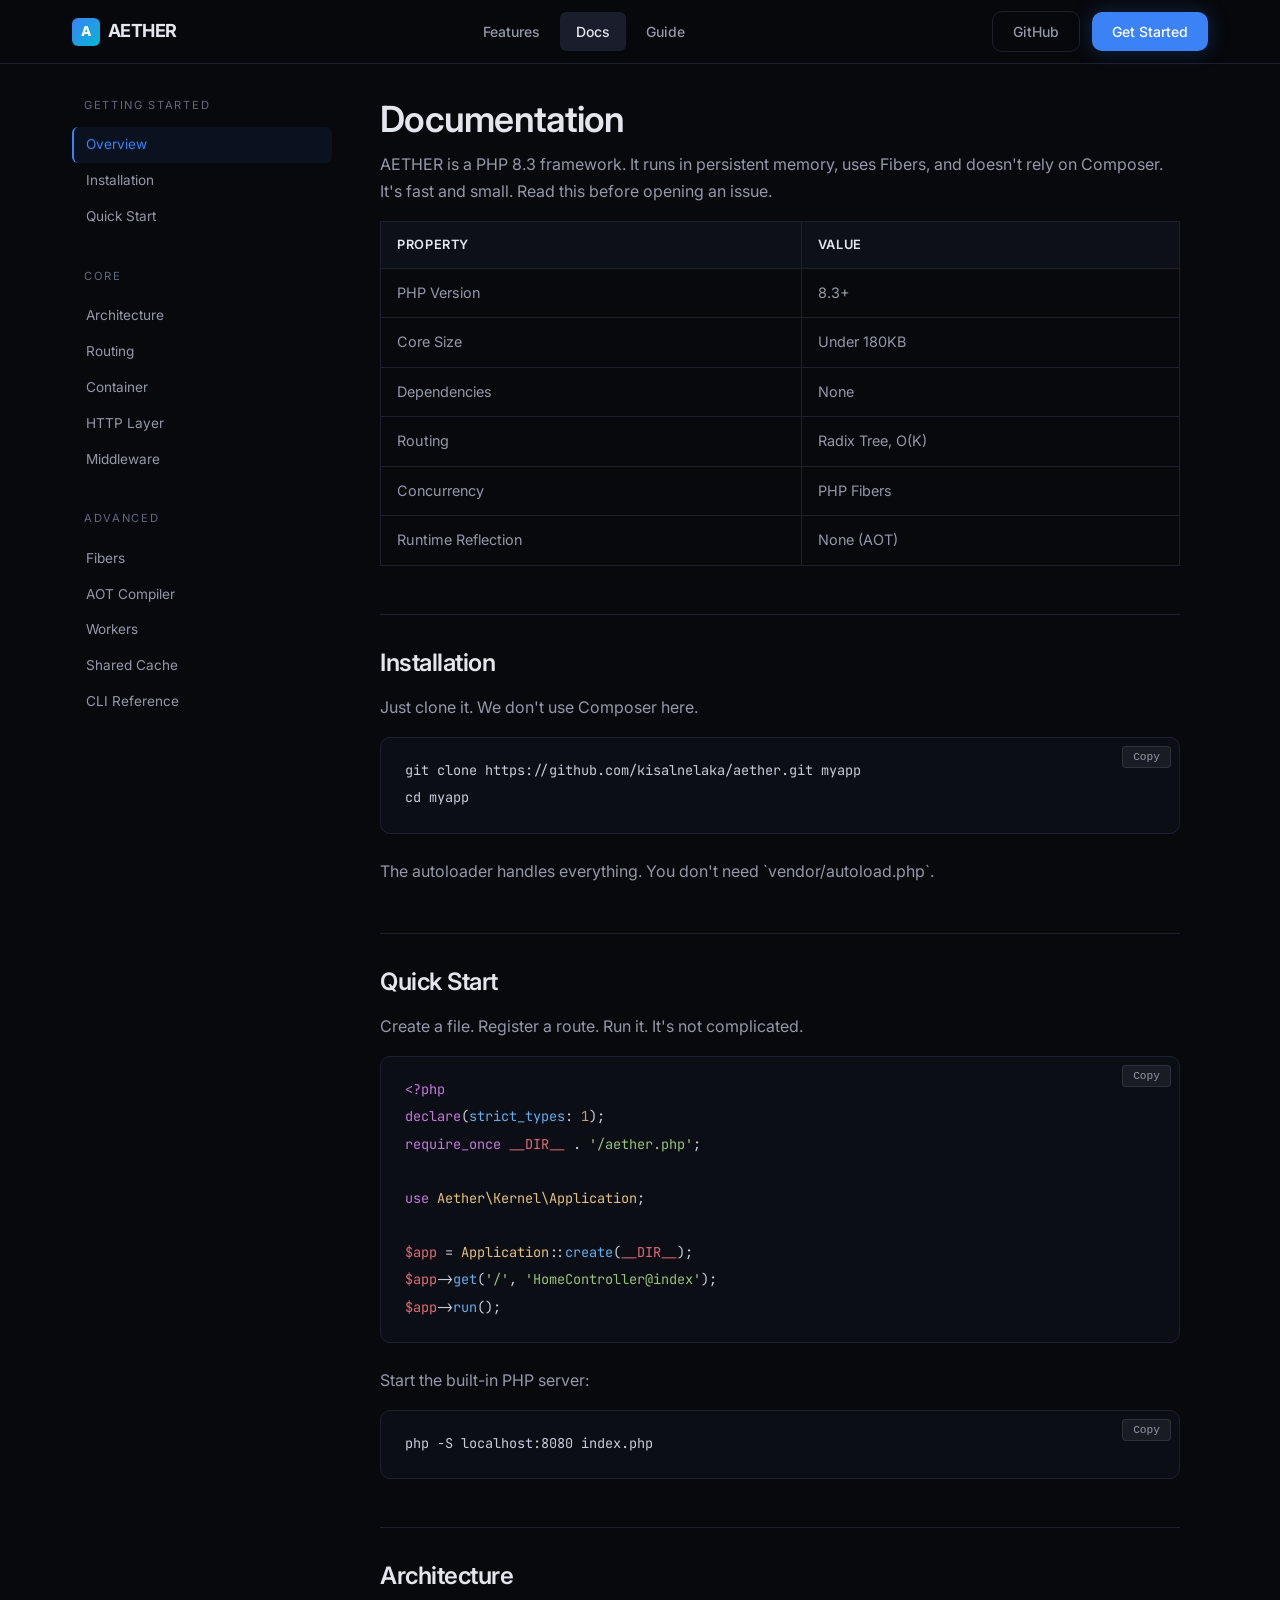
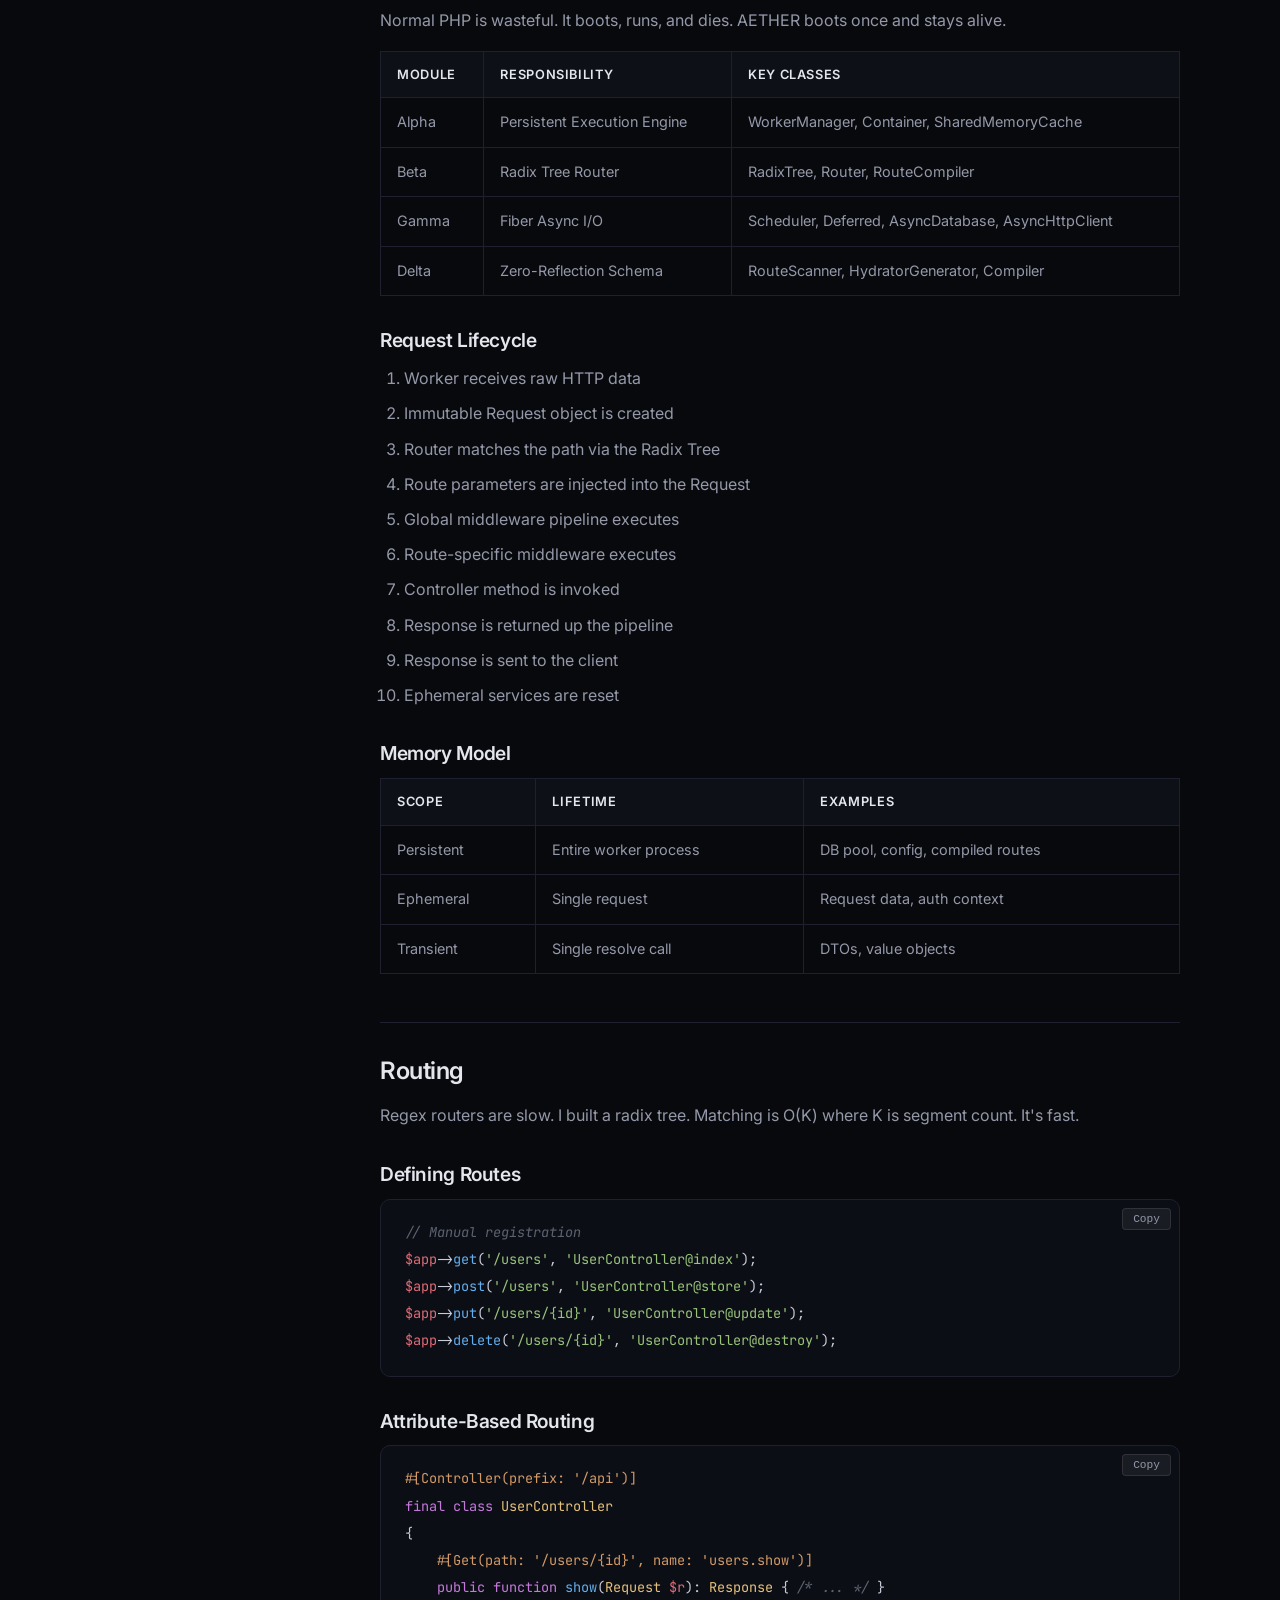
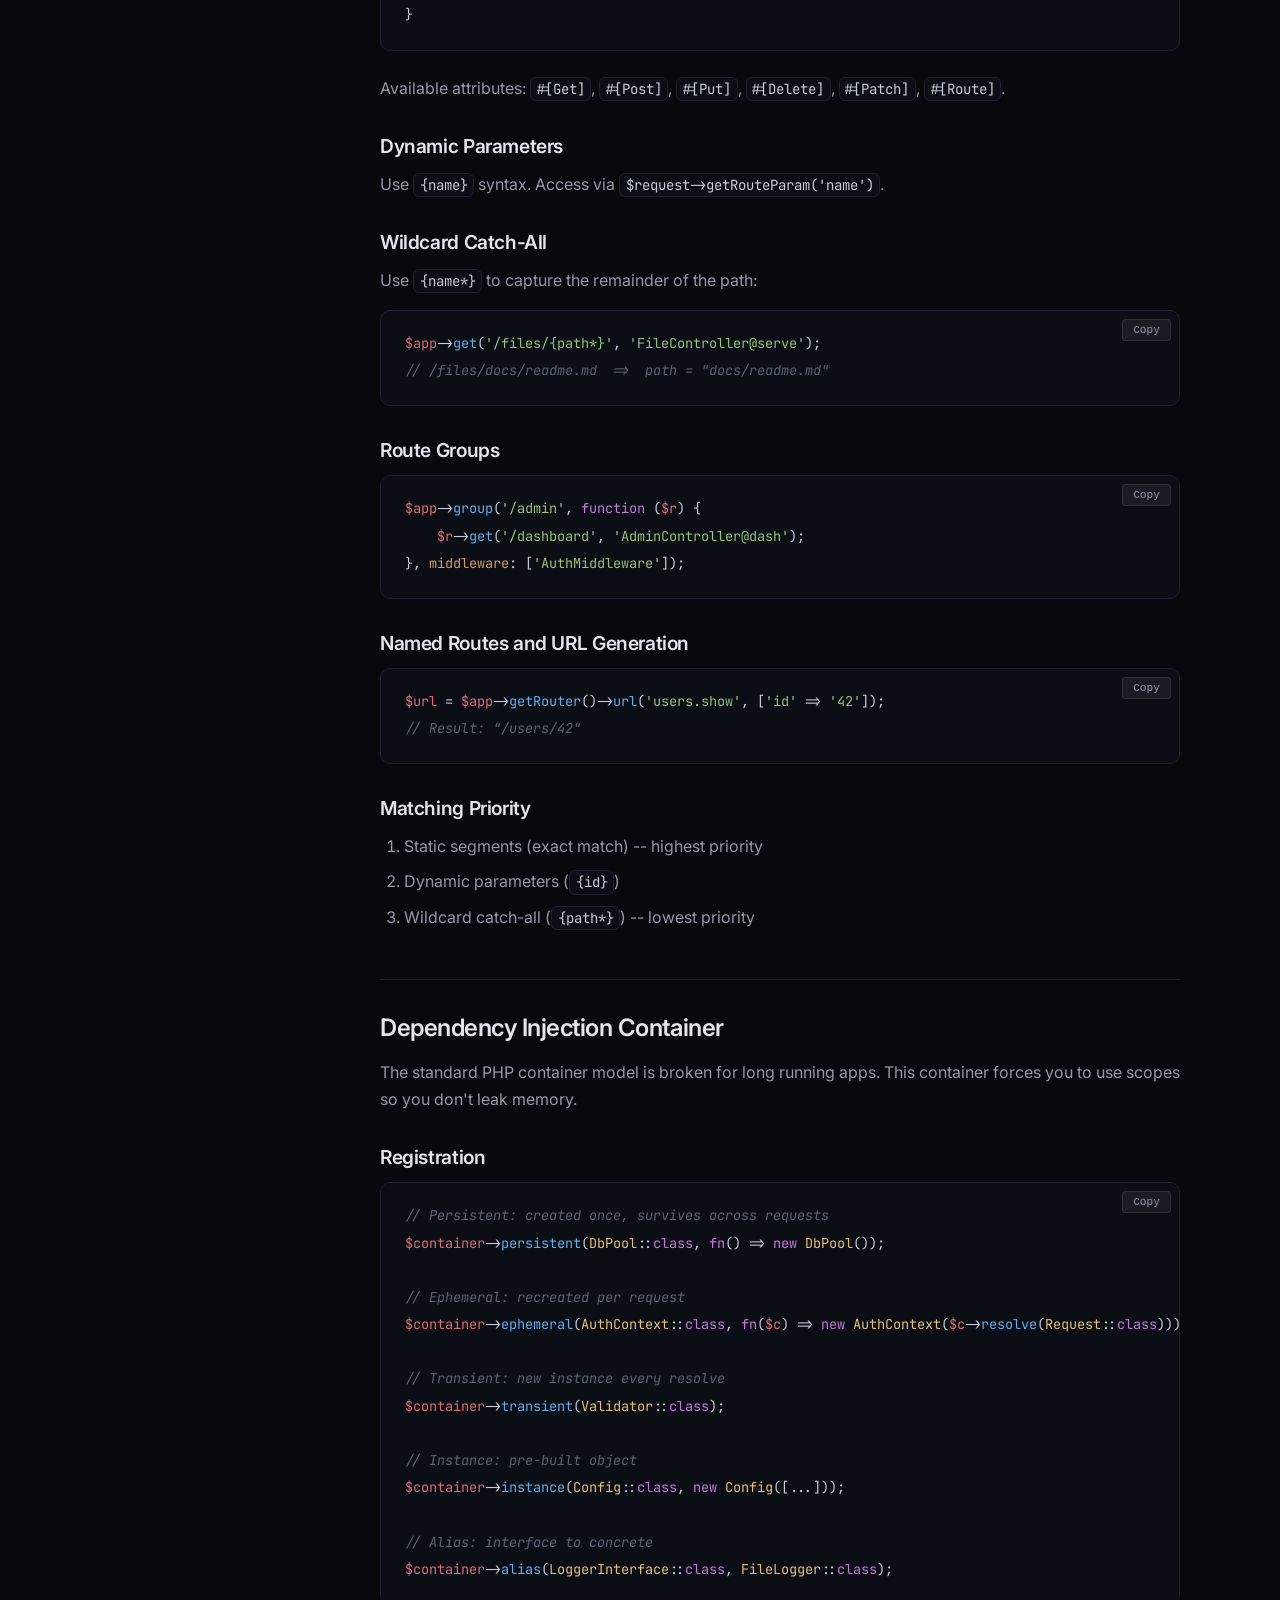
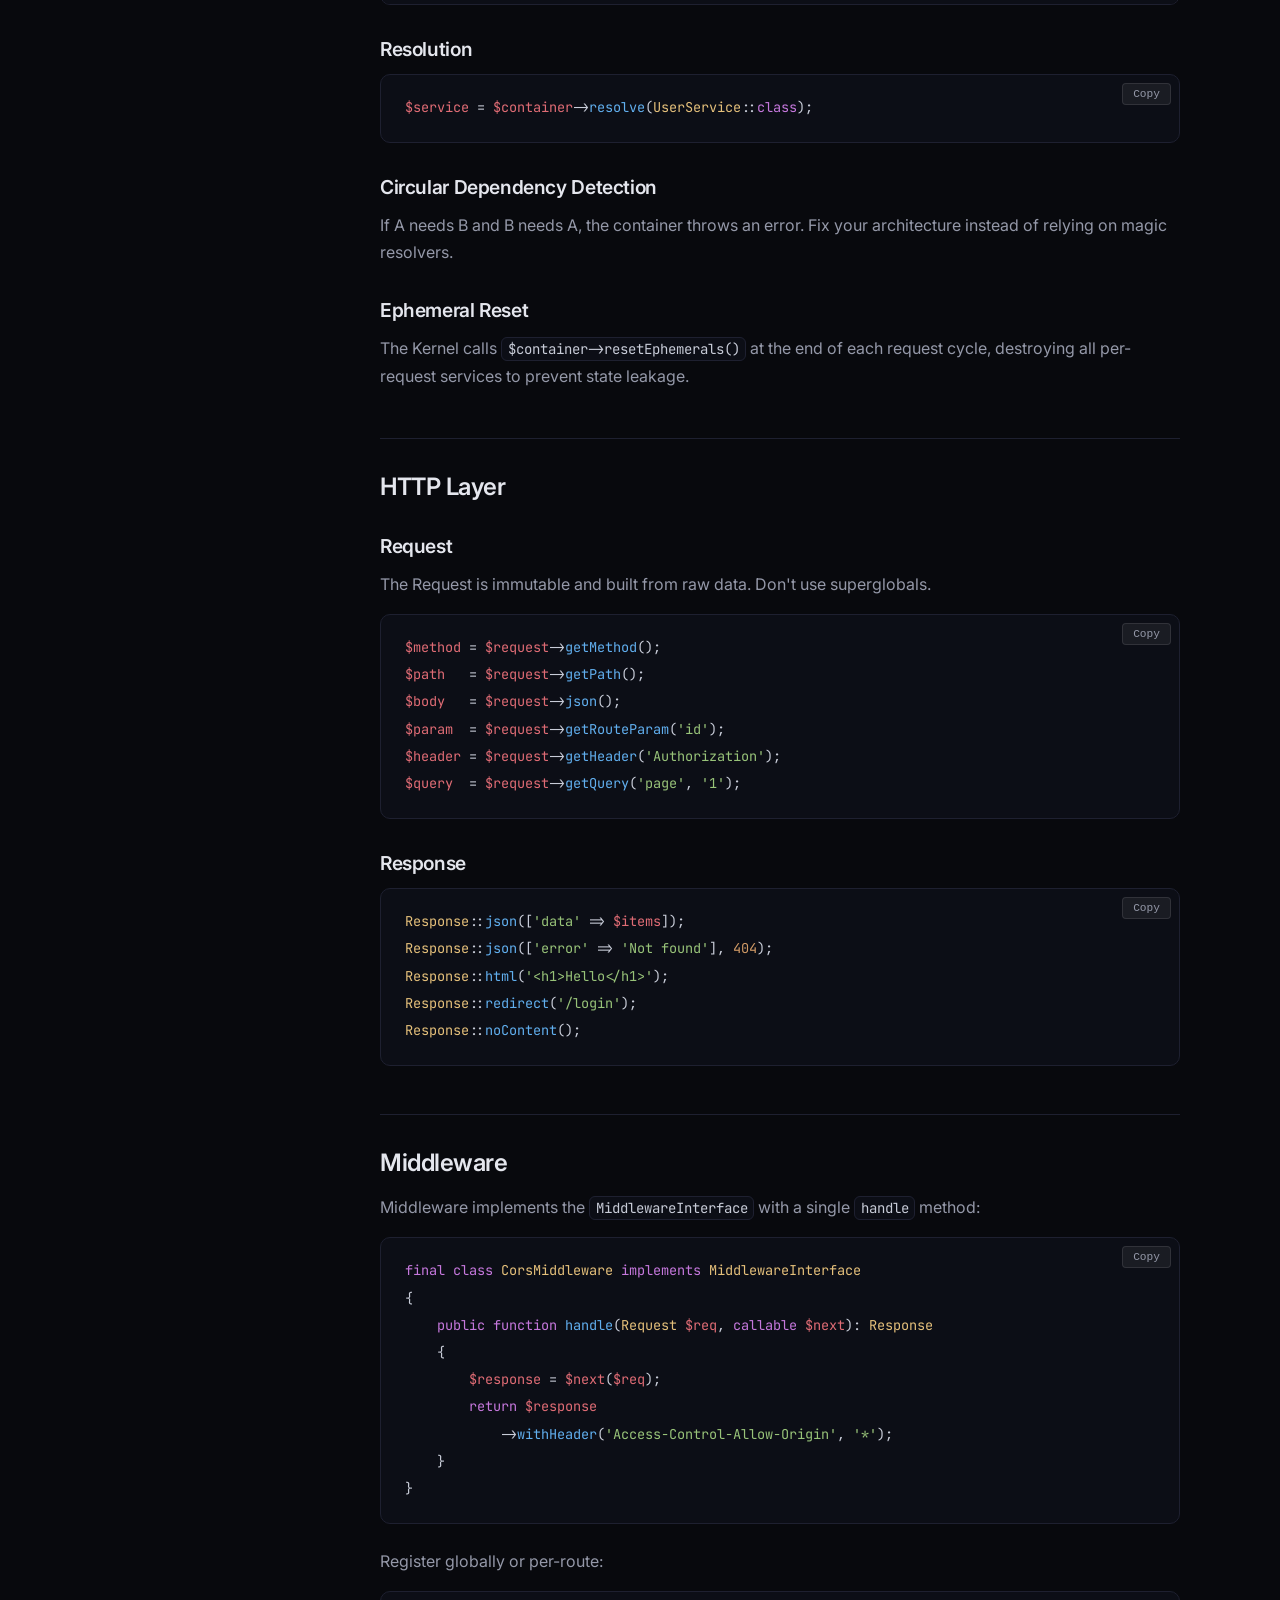
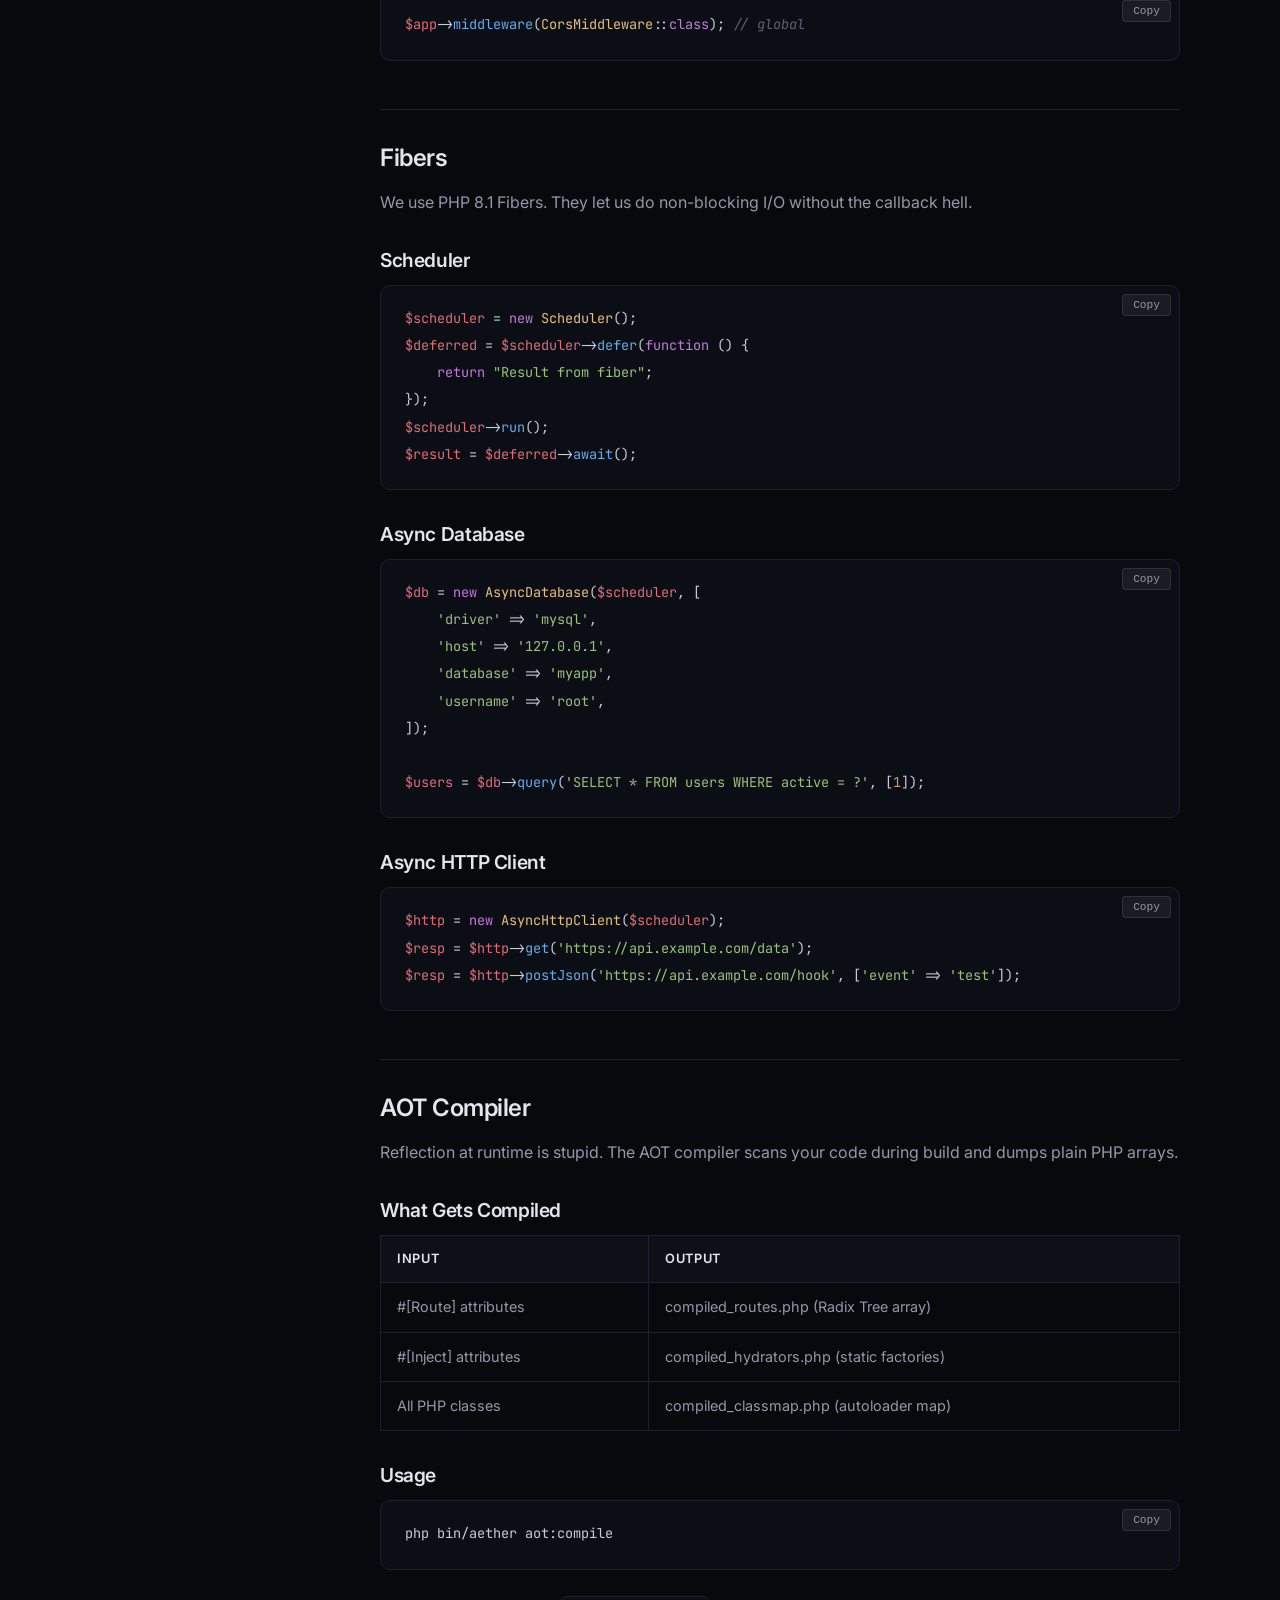
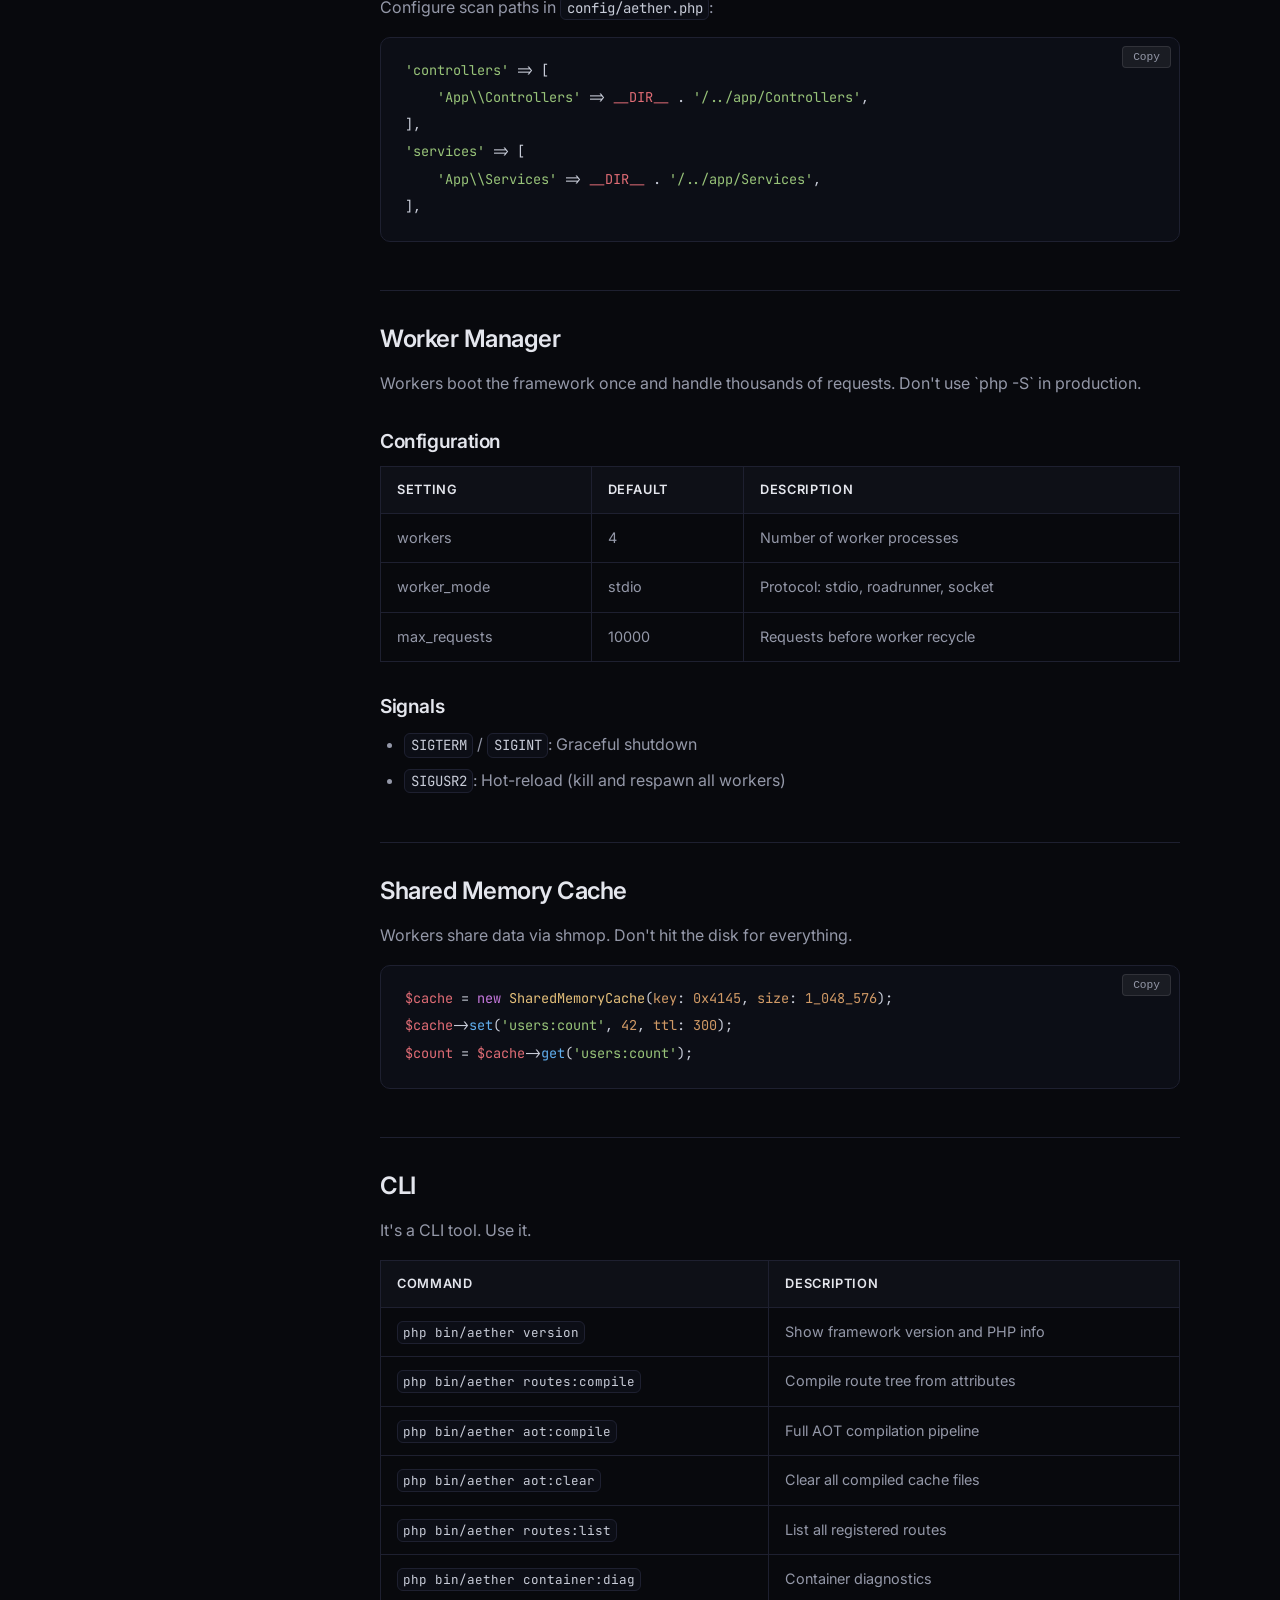
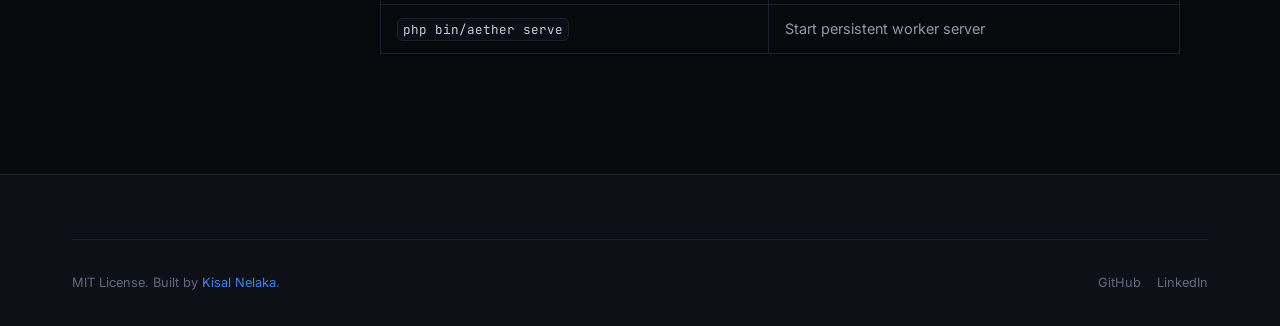
==== docs/documentation.html @ d8b3c5c7 "Initial commit" ====
<!DOCTYPE html>
<html lang="en">
<head>
    <meta charset="UTF-8">
    <meta name="viewport" content="width=device-width, initial-scale=1.0">
    <title>Documentation - AETHER Framework</title>
    <meta name="description" content="Complete documentation for the AETHER PHP framework covering routing, dependency injection, fibers, AOT compilation, and the CLI.">
    <link rel="preconnect" href="https://fonts.googleapis.com">
    <link rel="preconnect" href="https://fonts.gstatic.com" crossorigin>
    <link href="https://fonts.googleapis.com/css2?family=Inter:wght@400;500;600;700;800&family=JetBrains+Mono:wght@400;500;600&display=swap" rel="stylesheet">
    <link rel="stylesheet" href="css/style.css">
</head>
<body>
    <header class="header">
        <div class="header-inner">
            <a href="index.html" class="header-logo"><span class="logo-mark">A</span> AETHER</a>
            <nav class="header-nav" id="main-nav">
                <a href="index.html#features">Features</a>
                <a href="documentation.html" class="active">Docs</a>
                <a href="guide.html">Guide</a>
            </nav>
            <div class="header-actions">
                <a href="https://github.com/kisalnelaka/aether" class="btn btn-ghost" target="_blank" rel="noopener">GitHub</a>
                <a href="guide.html" class="btn btn-primary">Get Started</a>
                <button class="mobile-toggle" id="mobile-toggle" aria-label="Toggle menu">&#9776;</button>
            </div>
        </div>
    </header>

    <div class="container">
        <div class="docs-layout">
            <aside class="docs-sidebar">
                <div class="sidebar-section">
                    <div class="sidebar-title">Getting Started</div>
                    <ul class="sidebar-nav">
                        <li><a href="#overview" class="active">Overview</a></li>
                        <li><a href="#installation">Installation</a></li>
                        <li><a href="#quickstart">Quick Start</a></li>
                    </ul>
                </div>
                <div class="sidebar-section">
                    <div class="sidebar-title">Core</div>
                    <ul class="sidebar-nav">
                        <li><a href="#architecture">Architecture</a></li>
                        <li><a href="#routing">Routing</a></li>
                        <li><a href="#container">Container</a></li>
                        <li><a href="#http">HTTP Layer</a></li>
                        <li><a href="#middleware">Middleware</a></li>
                    </ul>
                </div>
                <div class="sidebar-section">
                    <div class="sidebar-title">Advanced</div>
                    <ul class="sidebar-nav">
                        <li><a href="#fibers">Fibers</a></li>
                        <li><a href="#aot">AOT Compiler</a></li>
                        <li><a href="#workers">Workers</a></li>
                        <li><a href="#cache">Shared Cache</a></li>
                        <li><a href="#cli">CLI Reference</a></li>
                    </ul>
                </div>
            </aside>

            <main class="docs-content">

                <!-- OVERVIEW -->
                <section id="overview">
                    <h1>Documentation</h1>
                    <p>AETHER is a PHP 8.3 framework. It runs in persistent memory, uses Fibers, and doesn't rely on Composer. It's fast and small. Read this before opening an issue.</p>

                    <table>
                        <thead><tr><th>Property</th><th>Value</th></tr></thead>
                        <tbody>
                            <tr><td>PHP Version</td><td>8.3+</td></tr>
                            <tr><td>Core Size</td><td>Under 180KB</td></tr>
                            <tr><td>Dependencies</td><td>None</td></tr>
                            <tr><td>Routing</td><td>Radix Tree, O(K)</td></tr>
                            <tr><td>Concurrency</td><td>PHP Fibers</td></tr>
                            <tr><td>Runtime Reflection</td><td>None (AOT)</td></tr>
                        </tbody>
                    </table>
                </section>

                <!-- INSTALLATION -->
                <section id="installation">
                    <h2>Installation</h2>
                    <p>Just clone it. We don't use Composer here.</p>
<pre><code>git clone https://github.com/kisalnelaka/aether.git myapp
cd myapp</code></pre>
                    <p>The autoloader handles everything. You don't need `vendor/autoload.php`.</p>
                </section>

                <!-- QUICK START -->
                <section id="quickstart">
                    <h2>Quick Start</h2>
                    <p>Create a file. Register a route. Run it. It's not complicated.</p>
<pre><code><span class="token-keyword">&lt;?php</span>
<span class="token-keyword">declare</span>(<span class="token-function">strict_types</span>: <span class="token-number">1</span>);
<span class="token-keyword">require_once</span> <span class="token-variable">__DIR__</span> . <span class="token-string">'/aether.php'</span>;

<span class="token-keyword">use</span> <span class="token-type">Aether\Kernel\Application</span>;

<span class="token-variable">$app</span> = <span class="token-type">Application</span>::<span class="token-function">create</span>(<span class="token-variable">__DIR__</span>);
<span class="token-variable">$app</span>-><span class="token-function">get</span>(<span class="token-string">'/'</span>, <span class="token-string">'HomeController@index'</span>);
<span class="token-variable">$app</span>-><span class="token-function">run</span>();</code></pre>
                    <p>Start the built-in PHP server:</p>
<pre><code>php -S localhost:8080 index.php</code></pre>
                </section>

                <!-- ARCHITECTURE -->
                <section id="architecture">
                    <h2>Architecture</h2>
                    <p>Normal PHP is wasteful. It boots, runs, and dies. AETHER boots once and stays alive.</p>
                    <table>
                        <thead><tr><th>Module</th><th>Responsibility</th><th>Key Classes</th></tr></thead>
                        <tbody>
                            <tr><td>Alpha</td><td>Persistent Execution Engine</td><td>WorkerManager, Container, SharedMemoryCache</td></tr>
                            <tr><td>Beta</td><td>Radix Tree Router</td><td>RadixTree, Router, RouteCompiler</td></tr>
                            <tr><td>Gamma</td><td>Fiber Async I/O</td><td>Scheduler, Deferred, AsyncDatabase, AsyncHttpClient</td></tr>
                            <tr><td>Delta</td><td>Zero-Reflection Schema</td><td>RouteScanner, HydratorGenerator, Compiler</td></tr>
                        </tbody>
                    </table>

                    <h3>Request Lifecycle</h3>
                    <ol>
                        <li>Worker receives raw HTTP data</li>
                        <li>Immutable Request object is created</li>
                        <li>Router matches the path via the Radix Tree</li>
                        <li>Route parameters are injected into the Request</li>
                        <li>Global middleware pipeline executes</li>
                        <li>Route-specific middleware executes</li>
                        <li>Controller method is invoked</li>
                        <li>Response is returned up the pipeline</li>
                        <li>Response is sent to the client</li>
                        <li>Ephemeral services are reset</li>
                    </ol>

                    <h3>Memory Model</h3>
                    <table>
                        <thead><tr><th>Scope</th><th>Lifetime</th><th>Examples</th></tr></thead>
                        <tbody>
                            <tr><td>Persistent</td><td>Entire worker process</td><td>DB pool, config, compiled routes</td></tr>
                            <tr><td>Ephemeral</td><td>Single request</td><td>Request data, auth context</td></tr>
                            <tr><td>Transient</td><td>Single resolve call</td><td>DTOs, value objects</td></tr>
                        </tbody>
                    </table>
                </section>

                <!-- ROUTING -->
                <section id="routing">
                    <h2>Routing</h2>
                    <p>Regex routers are slow. I built a radix tree. Matching is O(K) where K is segment count. It's fast.</p>

                    <h3>Defining Routes</h3>
<pre><code><span class="token-comment">// Manual registration</span>
<span class="token-variable">$app</span>-><span class="token-function">get</span>(<span class="token-string">'/users'</span>, <span class="token-string">'UserController@index'</span>);
<span class="token-variable">$app</span>-><span class="token-function">post</span>(<span class="token-string">'/users'</span>, <span class="token-string">'UserController@store'</span>);
<span class="token-variable">$app</span>-><span class="token-function">put</span>(<span class="token-string">'/users/{id}'</span>, <span class="token-string">'UserController@update'</span>);
<span class="token-variable">$app</span>-><span class="token-function">delete</span>(<span class="token-string">'/users/{id}'</span>, <span class="token-string">'UserController@destroy'</span>);</code></pre>

                    <h3>Attribute-Based Routing</h3>
<pre><code><span class="token-attr">#[Controller(prefix: '/api')]</span>
<span class="token-keyword">final class</span> <span class="token-type">UserController</span>
{
    <span class="token-attr">#[Get(path: '/users/{id}', name: 'users.show')]</span>
    <span class="token-keyword">public function</span> <span class="token-function">show</span>(<span class="token-type">Request</span> <span class="token-variable">$r</span>): <span class="token-type">Response</span> { <span class="token-comment">/* ... */</span> }
}</code></pre>
                    <p>Available attributes: <code>#[Get]</code>, <code>#[Post]</code>, <code>#[Put]</code>, <code>#[Delete]</code>, <code>#[Patch]</code>, <code>#[Route]</code>.</p>

                    <h3>Dynamic Parameters</h3>
                    <p>Use <code>{name}</code> syntax. Access via <code>$request->getRouteParam('name')</code>.</p>

                    <h3>Wildcard Catch-All</h3>
                    <p>Use <code>{name*}</code> to capture the remainder of the path:</p>
<pre><code><span class="token-variable">$app</span>-><span class="token-function">get</span>(<span class="token-string">'/files/{path*}'</span>, <span class="token-string">'FileController@serve'</span>);
<span class="token-comment">// /files/docs/readme.md  =>  path = "docs/readme.md"</span></code></pre>

                    <h3>Route Groups</h3>
<pre><code><span class="token-variable">$app</span>-><span class="token-function">group</span>(<span class="token-string">'/admin'</span>, <span class="token-keyword">function</span> (<span class="token-variable">$r</span>) {
    <span class="token-variable">$r</span>-><span class="token-function">get</span>(<span class="token-string">'/dashboard'</span>, <span class="token-string">'AdminController@dash'</span>);
}, <span class="token-attr">middleware</span>: [<span class="token-string">'AuthMiddleware'</span>]);</code></pre>

                    <h3>Named Routes and URL Generation</h3>
<pre><code><span class="token-variable">$url</span> = <span class="token-variable">$app</span>-><span class="token-function">getRouter</span>()-><span class="token-function">url</span>(<span class="token-string">'users.show'</span>, [<span class="token-string">'id'</span> => <span class="token-string">'42'</span>]);
<span class="token-comment">// Result: "/users/42"</span></code></pre>

                    <h3>Matching Priority</h3>
                    <ol>
                        <li>Static segments (exact match) -- highest priority</li>
                        <li>Dynamic parameters (<code>{id}</code>)</li>
                        <li>Wildcard catch-all (<code>{path*}</code>) -- lowest priority</li>
                    </ol>
                </section>

                <!-- CONTAINER -->
                <section id="container">
                    <h2>Dependency Injection Container</h2>
                    <p>The standard PHP container model is broken for long running apps. This container forces you to use scopes so you don't leak memory.</p>

                    <h3>Registration</h3>
<pre><code><span class="token-comment">// Persistent: created once, survives across requests</span>
<span class="token-variable">$container</span>-><span class="token-function">persistent</span>(<span class="token-type">DbPool</span>::<span class="token-keyword">class</span>, <span class="token-keyword">fn</span>() => <span class="token-keyword">new</span> <span class="token-type">DbPool</span>());

<span class="token-comment">// Ephemeral: recreated per request</span>
<span class="token-variable">$container</span>-><span class="token-function">ephemeral</span>(<span class="token-type">AuthContext</span>::<span class="token-keyword">class</span>, <span class="token-keyword">fn</span>(<span class="token-variable">$c</span>) => <span class="token-keyword">new</span> <span class="token-type">AuthContext</span>(<span class="token-variable">$c</span>-><span class="token-function">resolve</span>(<span class="token-type">Request</span>::<span class="token-keyword">class</span>)));

<span class="token-comment">// Transient: new instance every resolve</span>
<span class="token-variable">$container</span>-><span class="token-function">transient</span>(<span class="token-type">Validator</span>::<span class="token-keyword">class</span>);

<span class="token-comment">// Instance: pre-built object</span>
<span class="token-variable">$container</span>-><span class="token-function">instance</span>(<span class="token-type">Config</span>::<span class="token-keyword">class</span>, <span class="token-keyword">new</span> <span class="token-type">Config</span>([...]));

<span class="token-comment">// Alias: interface to concrete</span>
<span class="token-variable">$container</span>-><span class="token-function">alias</span>(<span class="token-type">LoggerInterface</span>::<span class="token-keyword">class</span>, <span class="token-type">FileLogger</span>::<span class="token-keyword">class</span>);</code></pre>

                    <h3>Resolution</h3>
<pre><code><span class="token-variable">$service</span> = <span class="token-variable">$container</span>-><span class="token-function">resolve</span>(<span class="token-type">UserService</span>::<span class="token-keyword">class</span>);</code></pre>

                    <h3>Circular Dependency Detection</h3>
                    <p>If A needs B and B needs A, the container throws an error. Fix your architecture instead of relying on magic resolvers.</p>

                    <h3>Ephemeral Reset</h3>
                    <p>The Kernel calls <code>$container->resetEphemerals()</code> at the end of each request cycle, destroying all per-request services to prevent state leakage.</p>
                </section>

                <!-- HTTP -->
                <section id="http">
                    <h2>HTTP Layer</h2>
                    <h3>Request</h3>
                    <p>The Request is immutable and built from raw data. Don't use superglobals.</p>
<pre><code><span class="token-variable">$method</span> = <span class="token-variable">$request</span>-><span class="token-function">getMethod</span>();
<span class="token-variable">$path</span>   = <span class="token-variable">$request</span>-><span class="token-function">getPath</span>();
<span class="token-variable">$body</span>   = <span class="token-variable">$request</span>-><span class="token-function">json</span>();
<span class="token-variable">$param</span>  = <span class="token-variable">$request</span>-><span class="token-function">getRouteParam</span>(<span class="token-string">'id'</span>);
<span class="token-variable">$header</span> = <span class="token-variable">$request</span>-><span class="token-function">getHeader</span>(<span class="token-string">'Authorization'</span>);
<span class="token-variable">$query</span>  = <span class="token-variable">$request</span>-><span class="token-function">getQuery</span>(<span class="token-string">'page'</span>, <span class="token-string">'1'</span>);</code></pre>

                    <h3>Response</h3>
<pre><code><span class="token-type">Response</span>::<span class="token-function">json</span>([<span class="token-string">'data'</span> => <span class="token-variable">$items</span>]);
<span class="token-type">Response</span>::<span class="token-function">json</span>([<span class="token-string">'error'</span> => <span class="token-string">'Not found'</span>], <span class="token-number">404</span>);
<span class="token-type">Response</span>::<span class="token-function">html</span>(<span class="token-string">'&lt;h1&gt;Hello&lt;/h1&gt;'</span>);
<span class="token-type">Response</span>::<span class="token-function">redirect</span>(<span class="token-string">'/login'</span>);
<span class="token-type">Response</span>::<span class="token-function">noContent</span>();</code></pre>
                </section>

                <!-- MIDDLEWARE -->
                <section id="middleware">
                    <h2>Middleware</h2>
                    <p>Middleware implements the <code>MiddlewareInterface</code> with a single <code>handle</code> method:</p>
<pre><code><span class="token-keyword">final class</span> <span class="token-type">CorsMiddleware</span> <span class="token-keyword">implements</span> <span class="token-type">MiddlewareInterface</span>
{
    <span class="token-keyword">public function</span> <span class="token-function">handle</span>(<span class="token-type">Request</span> <span class="token-variable">$req</span>, <span class="token-keyword">callable</span> <span class="token-variable">$next</span>): <span class="token-type">Response</span>
    {
        <span class="token-variable">$response</span> = <span class="token-variable">$next</span>(<span class="token-variable">$req</span>);
        <span class="token-keyword">return</span> <span class="token-variable">$response</span>
            -><span class="token-function">withHeader</span>(<span class="token-string">'Access-Control-Allow-Origin'</span>, <span class="token-string">'*'</span>);
    }
}</code></pre>
                    <p>Register globally or per-route:</p>
<pre><code><span class="token-variable">$app</span>-><span class="token-function">middleware</span>(<span class="token-type">CorsMiddleware</span>::<span class="token-keyword">class</span>); <span class="token-comment">// global</span></code></pre>
                </section>

                <!-- FIBERS -->
                <section id="fibers">
                    <h2>Fibers</h2>
                    <p>We use PHP 8.1 Fibers. They let us do non-blocking I/O without the callback hell.</p>

                    <h3>Scheduler</h3>
<pre><code><span class="token-variable">$scheduler</span> = <span class="token-keyword">new</span> <span class="token-type">Scheduler</span>();
<span class="token-variable">$deferred</span> = <span class="token-variable">$scheduler</span>-><span class="token-function">defer</span>(<span class="token-keyword">function</span> () {
    <span class="token-keyword">return</span> <span class="token-string">"Result from fiber"</span>;
});
<span class="token-variable">$scheduler</span>-><span class="token-function">run</span>();
<span class="token-variable">$result</span> = <span class="token-variable">$deferred</span>-><span class="token-function">await</span>();</code></pre>

                    <h3>Async Database</h3>
<pre><code><span class="token-variable">$db</span> = <span class="token-keyword">new</span> <span class="token-type">AsyncDatabase</span>(<span class="token-variable">$scheduler</span>, [
    <span class="token-string">'driver'</span> => <span class="token-string">'mysql'</span>,
    <span class="token-string">'host'</span> => <span class="token-string">'127.0.0.1'</span>,
    <span class="token-string">'database'</span> => <span class="token-string">'myapp'</span>,
    <span class="token-string">'username'</span> => <span class="token-string">'root'</span>,
]);

<span class="token-variable">$users</span> = <span class="token-variable">$db</span>-><span class="token-function">query</span>(<span class="token-string">'SELECT * FROM users WHERE active = ?'</span>, [<span class="token-number">1</span>]);</code></pre>

                    <h3>Async HTTP Client</h3>
<pre><code><span class="token-variable">$http</span> = <span class="token-keyword">new</span> <span class="token-type">AsyncHttpClient</span>(<span class="token-variable">$scheduler</span>);
<span class="token-variable">$resp</span> = <span class="token-variable">$http</span>-><span class="token-function">get</span>(<span class="token-string">'https://api.example.com/data'</span>);
<span class="token-variable">$resp</span> = <span class="token-variable">$http</span>-><span class="token-function">postJson</span>(<span class="token-string">'https://api.example.com/hook'</span>, [<span class="token-string">'event'</span> => <span class="token-string">'test'</span>]);</code></pre>
                </section>

                <!-- AOT -->
                <section id="aot">
                    <h2>AOT Compiler</h2>
                    <p>Reflection at runtime is stupid. The AOT compiler scans your code during build and dumps plain PHP arrays.</p>

                    <h3>What Gets Compiled</h3>
                    <table>
                        <thead><tr><th>Input</th><th>Output</th></tr></thead>
                        <tbody>
                            <tr><td>#[Route] attributes</td><td>compiled_routes.php (Radix Tree array)</td></tr>
                            <tr><td>#[Inject] attributes</td><td>compiled_hydrators.php (static factories)</td></tr>
                            <tr><td>All PHP classes</td><td>compiled_classmap.php (autoloader map)</td></tr>
                        </tbody>
                    </table>
                    <h3>Usage</h3>
<pre><code>php bin/aether aot:compile</code></pre>
                    <p>Configure scan paths in <code>config/aether.php</code>:</p>
<pre><code><span class="token-string">'controllers'</span> => [
    <span class="token-string">'App\\Controllers'</span> => <span class="token-variable">__DIR__</span> . <span class="token-string">'/../app/Controllers'</span>,
],
<span class="token-string">'services'</span> => [
    <span class="token-string">'App\\Services'</span> => <span class="token-variable">__DIR__</span> . <span class="token-string">'/../app/Services'</span>,
],</code></pre>
                </section>

                <!-- WORKERS -->
                <section id="workers">
                    <h2>Worker Manager</h2>
                    <p>Workers boot the framework once and handle thousands of requests. Don't use `php -S` in production.</p>
                    <h3>Configuration</h3>
                    <table>
                        <thead><tr><th>Setting</th><th>Default</th><th>Description</th></tr></thead>
                        <tbody>
                            <tr><td>workers</td><td>4</td><td>Number of worker processes</td></tr>
                            <tr><td>worker_mode</td><td>stdio</td><td>Protocol: stdio, roadrunner, socket</td></tr>
                            <tr><td>max_requests</td><td>10000</td><td>Requests before worker recycle</td></tr>
                        </tbody>
                    </table>
                    <h3>Signals</h3>
                    <ul>
                        <li><code>SIGTERM</code> / <code>SIGINT</code>: Graceful shutdown</li>
                        <li><code>SIGUSR2</code>: Hot-reload (kill and respawn all workers)</li>
                    </ul>
                </section>

                <!-- CACHE -->
                <section id="cache">
                    <h2>Shared Memory Cache</h2>
                    <p>Workers share data via shmop. Don't hit the disk for everything.</p>
<pre><code><span class="token-variable">$cache</span> = <span class="token-keyword">new</span> <span class="token-type">SharedMemoryCache</span>(<span class="token-attr">key</span>: <span class="token-number">0x4145</span>, <span class="token-attr">size</span>: <span class="token-number">1_048_576</span>);
<span class="token-variable">$cache</span>-><span class="token-function">set</span>(<span class="token-string">'users:count'</span>, <span class="token-number">42</span>, <span class="token-attr">ttl</span>: <span class="token-number">300</span>);
<span class="token-variable">$count</span> = <span class="token-variable">$cache</span>-><span class="token-function">get</span>(<span class="token-string">'users:count'</span>);</code></pre>
                </section>

                <!-- CLI -->
                <section id="cli">
                    <h2>CLI</h2>
                    <p>It's a CLI tool. Use it.</p>
                    <table>
                        <thead><tr><th>Command</th><th>Description</th></tr></thead>
                        <tbody>
                            <tr><td><code>php bin/aether version</code></td><td>Show framework version and PHP info</td></tr>
                            <tr><td><code>php bin/aether routes:compile</code></td><td>Compile route tree from attributes</td></tr>
                            <tr><td><code>php bin/aether aot:compile</code></td><td>Full AOT compilation pipeline</td></tr>
                            <tr><td><code>php bin/aether aot:clear</code></td><td>Clear all compiled cache files</td></tr>
                            <tr><td><code>php bin/aether routes:list</code></td><td>List all registered routes</td></tr>
                            <tr><td><code>php bin/aether container:diag</code></td><td>Container diagnostics</td></tr>
                            <tr><td><code>php bin/aether serve</code></td><td>Start persistent worker server</td></tr>
                        </tbody>
                    </table>
                </section>

            </main>
        </div>
    </div>

    <footer class="footer">
        <div class="container">
            <div class="footer-bottom">
                <span>MIT License. Built by <a href="https://github.com/kisalnelaka" target="_blank" rel="noopener">Kisal Nelaka</a>.</span>
                <div class="footer-social">
                    <a href="https://github.com/kisalnelaka" target="_blank" rel="noopener">GitHub</a>
                    <a href="https://linkedin.com/in/kisalnelaka" target="_blank" rel="noopener">LinkedIn</a>
                </div>
            </div>
        </div>
    </footer>
    <script src="js/main.js"></script>
</body>
</html>
---- docs/css/style.css ----
/* ============================================
   AETHER Framework — Documentation Site
   Design System & Global Styles
   ============================================ */

/* --- Reset & Base --- */
*, *::before, *::after {
    margin: 0;
    padding: 0;
    box-sizing: border-box;
}

:root {
    --bg-primary: #08090d;
    --bg-secondary: #0e1017;
    --bg-tertiary: #141620;
    --bg-card: #12141e;
    --bg-code: #0c0e16;
    --bg-hover: #1a1d2b;

    --text-primary: #e4e6ed;
    --text-secondary: #9498a8;
    --text-tertiary: #636780;
    --text-code: #c8ccd8;

    --accent: #3b82f6;
    --accent-hover: #2563eb;
    --accent-glow: rgba(59, 130, 246, 0.15);
    --accent-subtle: rgba(59, 130, 246, 0.08);
    --accent-secondary: #06b6d4;

    --success: #22c55e;
    --warning: #eab308;
    --error: #ef4444;

    --border: #1e2030;
    --border-hover: #2a2d40;
    --border-accent: rgba(59, 130, 246, 0.3);

    --font-sans: 'Inter', -apple-system, BlinkMacSystemFont, 'Segoe UI', sans-serif;
    --font-mono: 'JetBrains Mono', 'Fira Code', 'Consolas', monospace;

    --radius-sm: 6px;
    --radius-md: 10px;
    --radius-lg: 16px;
    --radius-xl: 24px;

    --shadow-sm: 0 1px 3px rgba(0, 0, 0, 0.4);
    --shadow-md: 0 4px 16px rgba(0, 0, 0, 0.5);
    --shadow-lg: 0 8px 32px rgba(0, 0, 0, 0.6);
    --shadow-glow: 0 0 40px rgba(59, 130, 246, 0.1);

    --transition-fast: 150ms ease;
    --transition-normal: 250ms ease;
    --transition-slow: 400ms ease;

    --max-width: 1200px;
    --header-height: 64px;
}

html {
    font-size: 16px;
    scroll-behavior: smooth;
    -webkit-font-smoothing: antialiased;
    -moz-osx-font-smoothing: grayscale;
}

body {
    font-family: var(--font-sans);
    background: var(--bg-primary);
    color: var(--text-primary);
    line-height: 1.7;
    overflow-x: hidden;
}

a {
    color: var(--accent);
    text-decoration: none;
    transition: color var(--transition-fast);
}

a:hover {
    color: var(--accent-hover);
}

img {
    max-width: 100%;
    display: block;
}

/* --- Typography --- */

h1, h2, h3, h4, h5, h6 {
    color: var(--text-primary);
    font-weight: 600;
    line-height: 1.3;
    letter-spacing: -0.02em;
}

h1 { font-size: 3rem; }
h2 { font-size: 2rem; margin-bottom: 1rem; }
h3 { font-size: 1.375rem; margin-bottom: 0.75rem; }
h4 { font-size: 1.125rem; margin-bottom: 0.5rem; }

p {
    color: var(--text-secondary);
    margin-bottom: 1rem;
}

code {
    font-family: var(--font-mono);
    font-size: 0.875em;
    background: var(--bg-code);
    color: var(--text-code);
    padding: 0.15em 0.4em;
    border-radius: var(--radius-sm);
    border: 1px solid var(--border);
}

pre {
    background: var(--bg-code);
    border: 1px solid var(--border);
    border-radius: var(--radius-md);
    padding: 1.25rem 1.5rem;
    overflow-x: auto;
    margin-bottom: 1.5rem;
    position: relative;
}

pre code {
    background: none;
    border: none;
    padding: 0;
    font-size: 0.85rem;
    line-height: 1.75;
    color: var(--text-code);
}

/* --- Layout --- */

.container {
    max-width: var(--max-width);
    margin: 0 auto;
    padding: 0 2rem;
}

.section {
    padding: 6rem 0;
}

.section-label {
    font-size: 0.75rem;
    font-weight: 600;
    text-transform: uppercase;
    letter-spacing: 0.15em;
    color: var(--accent);
    margin-bottom: 0.75rem;
}

.section-title {
    font-size: 2.25rem;
    margin-bottom: 1rem;
}

.section-subtitle {
    color: var(--text-secondary);
    font-size: 1.125rem;
    max-width: 640px;
}

/* --- Header --- */

.header {
    position: fixed;
    top: 0;
    left: 0;
    right: 0;
    height: var(--header-height);
    background: rgba(8, 9, 13, 0.85);
    backdrop-filter: blur(16px);
    -webkit-backdrop-filter: blur(16px);
    border-bottom: 1px solid var(--border);
    z-index: 1000;
    transition: background var(--transition-normal);
}

.header-inner {
    max-width: var(--max-width);
    margin: 0 auto;
    padding: 0 2rem;
    height: 100%;
    display: flex;
    align-items: center;
    justify-content: space-between;
}

.header-logo {
    display: flex;
    align-items: center;
    gap: 0.5rem;
    font-size: 1.125rem;
    font-weight: 700;
    color: var(--text-primary);
    letter-spacing: -0.03em;
}

.header-logo .logo-mark {
    width: 28px;
    height: 28px;
    background: linear-gradient(135deg, var(--accent), var(--accent-secondary));
    border-radius: 6px;
    display: flex;
    align-items: center;
    justify-content: center;
    font-size: 0.85rem;
    font-weight: 800;
    color: white;
}

.header-nav {
    display: flex;
    align-items: center;
    gap: 0.25rem;
}

.header-nav a {
    color: var(--text-secondary);
    font-size: 0.875rem;
    font-weight: 500;
    padding: 0.5rem 1rem;
    border-radius: var(--radius-sm);
    transition: all var(--transition-fast);
}

.header-nav a:hover,
.header-nav a.active {
    color: var(--text-primary);
    background: var(--bg-hover);
}

.header-actions {
    display: flex;
    align-items: center;
    gap: 0.75rem;
}

.btn {
    display: inline-flex;
    align-items: center;
    gap: 0.5rem;
    font-family: var(--font-sans);
    font-size: 0.875rem;
    font-weight: 500;
    padding: 0.5rem 1.25rem;
    border-radius: var(--radius-md);
    border: none;
    cursor: pointer;
    transition: all var(--transition-fast);
    text-decoration: none;
    white-space: nowrap;
}

.btn-primary {
    background: var(--accent);
    color: white;
    box-shadow: 0 0 20px rgba(59, 130, 246, 0.25);
}

.btn-primary:hover {
    background: var(--accent-hover);
    color: white;
    box-shadow: 0 0 30px rgba(59, 130, 246, 0.35);
    transform: translateY(-1px);
}

.btn-ghost {
    background: transparent;
    color: var(--text-secondary);
    border: 1px solid var(--border);
}

.btn-ghost:hover {
    color: var(--text-primary);
    background: var(--bg-hover);
    border-color: var(--border-hover);
}

.btn-lg {
    padding: 0.75rem 2rem;
    font-size: 1rem;
    border-radius: var(--radius-md);
}

/* --- Hero --- */

.hero {
    padding-top: calc(var(--header-height) + 6rem);
    padding-bottom: 6rem;
    text-align: center;
    position: relative;
    overflow: hidden;
}

.hero::before {
    content: '';
    position: absolute;
    top: 0;
    left: 50%;
    transform: translateX(-50%);
    width: 800px;
    height: 600px;
    background: radial-gradient(ellipse, var(--accent-glow) 0%, transparent 70%);
    pointer-events: none;
    z-index: 0;
}

.hero-content {
    position: relative;
    z-index: 1;
}

.hero-badge {
    display: inline-flex;
    align-items: center;
    gap: 0.5rem;
    padding: 0.375rem 1rem;
    background: var(--accent-subtle);
    border: 1px solid var(--border-accent);
    border-radius: 100px;
    font-size: 0.8rem;
    font-weight: 500;
    color: var(--accent);
    margin-bottom: 2rem;
}

.hero-badge .dot {
    width: 6px;
    height: 6px;
    background: var(--success);
    border-radius: 50%;
    animation: pulse-dot 2s ease-in-out infinite;
}

@keyframes pulse-dot {
    0%, 100% { opacity: 1; }
    50% { opacity: 0.4; }
}

.hero h1 {
    font-size: clamp(2.5rem, 5vw, 4rem);
    letter-spacing: -0.04em;
    margin-bottom: 1.5rem;
    line-height: 1.1;
}

.hero h1 .highlight {
    background: linear-gradient(135deg, var(--accent), var(--accent-secondary));
    -webkit-background-clip: text;
    -webkit-text-fill-color: transparent;
    background-clip: text;
}

.hero-description {
    font-size: 1.2rem;
    color: var(--text-secondary);
    max-width: 600px;
    margin: 0 auto 2.5rem;
    line-height: 1.7;
}

.hero-actions {
    display: flex;
    gap: 1rem;
    justify-content: center;
    flex-wrap: wrap;
    margin-bottom: 3.5rem;
}

.hero-code {
    max-width: 560px;
    margin: 0 auto;
    text-align: left;
}

.hero-code pre {
    border: 1px solid var(--border);
    box-shadow: var(--shadow-lg), var(--shadow-glow);
}

/* --- Metrics Bar --- */

.metrics {
    border-top: 1px solid var(--border);
    border-bottom: 1px solid var(--border);
    background: var(--bg-secondary);
    padding: 3rem 0;
}

.metrics-grid {
    display: grid;
    grid-template-columns: repeat(auto-fit, minmax(200px, 1fr));
    gap: 2rem;
    text-align: center;
}

.metric {
    padding: 1rem;
}

.metric-value {
    font-size: 2rem;
    font-weight: 700;
    color: var(--text-primary);
    letter-spacing: -0.03em;
    margin-bottom: 0.25rem;
}

.metric-value .unit {
    font-size: 1rem;
    color: var(--accent);
    font-weight: 500;
}

.metric-label {
    font-size: 0.85rem;
    color: var(--text-tertiary);
    text-transform: uppercase;
    letter-spacing: 0.1em;
}

/* --- Features --- */

.features-grid {
    display: grid;
    grid-template-columns: repeat(auto-fit, minmax(320px, 1fr));
    gap: 1.5rem;
    margin-top: 3rem;
}

.feature-card {
    background: var(--bg-card);
    border: 1px solid var(--border);
    border-radius: var(--radius-lg);
    padding: 2rem;
    transition: all var(--transition-normal);
    position: relative;
    overflow: hidden;
}

.feature-card::before {
    content: '';
    position: absolute;
    top: 0;
    left: 0;
    right: 0;
    height: 2px;
    background: linear-gradient(90deg, transparent, var(--accent), transparent);
    opacity: 0;
    transition: opacity var(--transition-normal);
}

.feature-card:hover {
    border-color: var(--border-hover);
    transform: translateY(-2px);
    box-shadow: var(--shadow-md);
}

.feature-card:hover::before {
    opacity: 1;
}

.feature-icon {
    width: 44px;
    height: 44px;
    background: var(--accent-subtle);
    border: 1px solid var(--border-accent);
    border-radius: var(--radius-md);
    display: flex;
    align-items: center;
    justify-content: center;
    margin-bottom: 1.25rem;
    font-size: 1.25rem;
    color: var(--accent);
}

.feature-card h3 {
    font-size: 1.1rem;
    margin-bottom: 0.5rem;
}

.feature-card p {
    font-size: 0.9rem;
    line-height: 1.65;
    color: var(--text-secondary);
    margin-bottom: 0;
}

/* --- Code Examples --- */

.code-example {
    background: var(--bg-card);
    border: 1px solid var(--border);
    border-radius: var(--radius-lg);
    overflow: hidden;
    margin-top: 3rem;
}

.code-tabs {
    display: flex;
    border-bottom: 1px solid var(--border);
    padding: 0 0.5rem;
    overflow-x: auto;
}

.code-tab {
    padding: 0.75rem 1.25rem;
    font-size: 0.8rem;
    font-weight: 500;
    color: var(--text-tertiary);
    cursor: pointer;
    border-bottom: 2px solid transparent;
    transition: all var(--transition-fast);
    white-space: nowrap;
    background: none;
    border-top: none;
    border-left: none;
    border-right: none;
    font-family: var(--font-sans);
}

.code-tab:hover {
    color: var(--text-secondary);
}

.code-tab.active {
    color: var(--accent);
    border-bottom-color: var(--accent);
}

.code-panel {
    display: none;
    padding: 0;
}

.code-panel.active {
    display: block;
}

.code-panel pre {
    margin: 0;
    border: none;
    border-radius: 0;
}

/* --- Architecture --- */

.arch-grid {
    display: grid;
    grid-template-columns: repeat(4, 1fr);
    gap: 1rem;
    margin-top: 3rem;
}

.arch-card {
    background: var(--bg-card);
    border: 1px solid var(--border);
    border-radius: var(--radius-md);
    padding: 1.5rem;
    text-align: center;
    transition: all var(--transition-normal);
}

.arch-card:hover {
    border-color: var(--border-accent);
    box-shadow: var(--shadow-glow);
}

.arch-letter {
    font-size: 1.5rem;
    font-weight: 800;
    color: var(--accent);
    font-family: var(--font-mono);
    margin-bottom: 0.5rem;
}

.arch-card h4 {
    font-size: 0.9rem;
    margin-bottom: 0.5rem;
}

.arch-card p {
    font-size: 0.8rem;
    color: var(--text-tertiary);
    margin-bottom: 0;
}

/* --- Docs Section --- */

.docs-grid {
    display: grid;
    grid-template-columns: repeat(auto-fit, minmax(280px, 1fr));
    gap: 1rem;
    margin-top: 3rem;
}

.doc-link {
    display: flex;
    align-items: center;
    gap: 1rem;
    padding: 1.25rem 1.5rem;
    background: var(--bg-card);
    border: 1px solid var(--border);
    border-radius: var(--radius-md);
    transition: all var(--transition-fast);
    text-decoration: none;
}

.doc-link:hover {
    border-color: var(--border-accent);
    background: var(--bg-hover);
    transform: translateX(4px);
}

.doc-icon {
    width: 36px;
    height: 36px;
    background: var(--accent-subtle);
    border-radius: var(--radius-sm);
    display: flex;
    align-items: center;
    justify-content: center;
    flex-shrink: 0;
    font-size: 0.9rem;
    color: var(--accent);
}

.doc-link-text h4 {
    font-size: 0.95rem;
    color: var(--text-primary);
    margin-bottom: 0.15rem;
}

.doc-link-text p {
    font-size: 0.8rem;
    color: var(--text-tertiary);
    margin-bottom: 0;
}

/* --- Footer --- */

.footer {
    border-top: 1px solid var(--border);
    background: var(--bg-secondary);
    padding: 4rem 0 2rem;
}

.footer-grid {
    display: grid;
    grid-template-columns: 2fr 1fr 1fr 1fr;
    gap: 3rem;
    margin-bottom: 3rem;
}

.footer-brand h3 {
    font-size: 1.1rem;
    margin-bottom: 0.75rem;
}

.footer-brand p {
    font-size: 0.85rem;
    color: var(--text-tertiary);
    max-width: 280px;
}

.footer-col h4 {
    font-size: 0.8rem;
    text-transform: uppercase;
    letter-spacing: 0.1em;
    color: var(--text-tertiary);
    margin-bottom: 1rem;
}

.footer-col ul {
    list-style: none;
}

.footer-col li {
    margin-bottom: 0.5rem;
}

.footer-col a {
    font-size: 0.875rem;
    color: var(--text-secondary);
}

.footer-col a:hover {
    color: var(--text-primary);
}

.footer-bottom {
    border-top: 1px solid var(--border);
    padding-top: 2rem;
    display: flex;
    justify-content: space-between;
    align-items: center;
    font-size: 0.8rem;
    color: var(--text-tertiary);
}

.footer-social {
    display: flex;
    gap: 1rem;
}

.footer-social a {
    color: var(--text-tertiary);
    transition: color var(--transition-fast);
}

.footer-social a:hover {
    color: var(--accent);
}

/* --- Documentation Page --- */

.docs-layout {
    display: grid;
    grid-template-columns: 260px 1fr;
    gap: 3rem;
    padding-top: calc(var(--header-height) + 2rem);
    min-height: 100vh;
}

.docs-sidebar {
    position: sticky;
    top: calc(var(--header-height) + 2rem);
    height: fit-content;
    max-height: calc(100vh - var(--header-height) - 4rem);
    overflow-y: auto;
    padding-bottom: 2rem;
}

.sidebar-section {
    margin-bottom: 2rem;
}

.sidebar-title {
    font-size: 0.7rem;
    text-transform: uppercase;
    letter-spacing: 0.15em;
    color: var(--text-tertiary);
    margin-bottom: 0.75rem;
    padding-left: 0.75rem;
}

.sidebar-nav {
    list-style: none;
}

.sidebar-nav li a {
    display: block;
    padding: 0.4rem 0.75rem;
    font-size: 0.85rem;
    color: var(--text-secondary);
    border-radius: var(--radius-sm);
    border-left: 2px solid transparent;
    transition: all var(--transition-fast);
}

.sidebar-nav li a:hover {
    color: var(--text-primary);
    background: var(--bg-hover);
}

.sidebar-nav li a.active {
    color: var(--accent);
    background: var(--accent-subtle);
    border-left-color: var(--accent);
}

.docs-content {
    padding-bottom: 6rem;
    max-width: 800px;
}

.docs-content h1 {
    font-size: 2.25rem;
    margin-bottom: 0.5rem;
}

.docs-content h2 {
    font-size: 1.5rem;
    margin-top: 3rem;
    padding-top: 2rem;
    border-top: 1px solid var(--border);
}

.docs-content h3 {
    font-size: 1.2rem;
    margin-top: 2rem;
}

.docs-content table {
    width: 100%;
    border-collapse: collapse;
    margin-bottom: 1.5rem;
    font-size: 0.9rem;
}

.docs-content th {
    text-align: left;
    padding: 0.75rem 1rem;
    background: var(--bg-secondary);
    border: 1px solid var(--border);
    font-weight: 600;
    color: var(--text-primary);
    font-size: 0.8rem;
    text-transform: uppercase;
    letter-spacing: 0.05em;
}

.docs-content td {
    padding: 0.75rem 1rem;
    border: 1px solid var(--border);
    color: var(--text-secondary);
}

.docs-content ul, .docs-content ol {
    padding-left: 1.5rem;
    margin-bottom: 1rem;
}

.docs-content li {
    margin-bottom: 0.5rem;
    color: var(--text-secondary);
}

.callout {
    padding: 1rem 1.25rem;
    border-radius: var(--radius-md);
    margin-bottom: 1.5rem;
    font-size: 0.9rem;
    border-left: 3px solid;
}

.callout-info {
    background: rgba(59, 130, 246, 0.06);
    border-color: var(--accent);
    color: var(--text-secondary);
}

.callout-warn {
    background: rgba(234, 179, 8, 0.06);
    border-color: var(--warning);
    color: var(--text-secondary);
}

/* --- Mobile Nav --- */

.mobile-toggle {
    display: none;
    background: none;
    border: 1px solid var(--border);
    border-radius: var(--radius-sm);
    padding: 0.4rem 0.6rem;
    cursor: pointer;
    color: var(--text-secondary);
    font-size: 1.25rem;
}

/* --- Responsive --- */

@media (max-width: 1024px) {
    .arch-grid {
        grid-template-columns: repeat(2, 1fr);
    }
    .footer-grid {
        grid-template-columns: 1fr 1fr;
        gap: 2rem;
    }
}

@media (max-width: 768px) {
    h1 { font-size: 2.25rem; }
    .section { padding: 4rem 0; }

    .mobile-toggle {
        display: block;
    }
    .header-nav {
        display: none;
        position: absolute;
        top: var(--header-height);
        left: 0;
        right: 0;
        background: var(--bg-secondary);
        border-bottom: 1px solid var(--border);
        flex-direction: column;
        padding: 1rem;
    }
    .header-nav.open {
        display: flex;
    }

    .hero { padding-top: calc(var(--header-height) + 3rem); padding-bottom: 3rem; }
    .hero h1 { font-size: 2rem; }

    .metrics-grid { grid-template-columns: repeat(2, 1fr); }
    .features-grid { grid-template-columns: 1fr; }
    .arch-grid { grid-template-columns: 1fr; }
    .docs-grid { grid-template-columns: 1fr; }

    .footer-grid { grid-template-columns: 1fr; gap: 2rem; }
    .footer-bottom { flex-direction: column; gap: 1rem; text-align: center; }

    .docs-layout {
        grid-template-columns: 1fr;
    }
    .docs-sidebar {
        position: static;
        border-bottom: 1px solid var(--border);
        padding-bottom: 1rem;
        margin-bottom: 2rem;
    }
}

/* --- Syntax Highlighting (minimal, inline) --- */

.token-keyword { color: #c678dd; }
.token-string { color: #98c379; }
.token-comment { color: #5c6370; font-style: italic; }
.token-function { color: #61afef; }
.token-variable { color: #e06c75; }
.token-type { color: #e5c07b; }
.token-number { color: #d19a66; }
.token-attr { color: #d19a66; }
.token-punct { color: #636780; }

/* --- Animations --- */

@keyframes fade-in-up {
    from { opacity: 0; transform: translateY(20px); }
    to { opacity: 1; transform: translateY(0); }
}

.animate-in {
    animation: fade-in-up 0.6s ease forwards;
    opacity: 0;
}

.delay-1 { animation-delay: 0.1s; }
.delay-2 { animation-delay: 0.2s; }
.delay-3 { animation-delay: 0.3s; }
.delay-4 { animation-delay: 0.4s; }
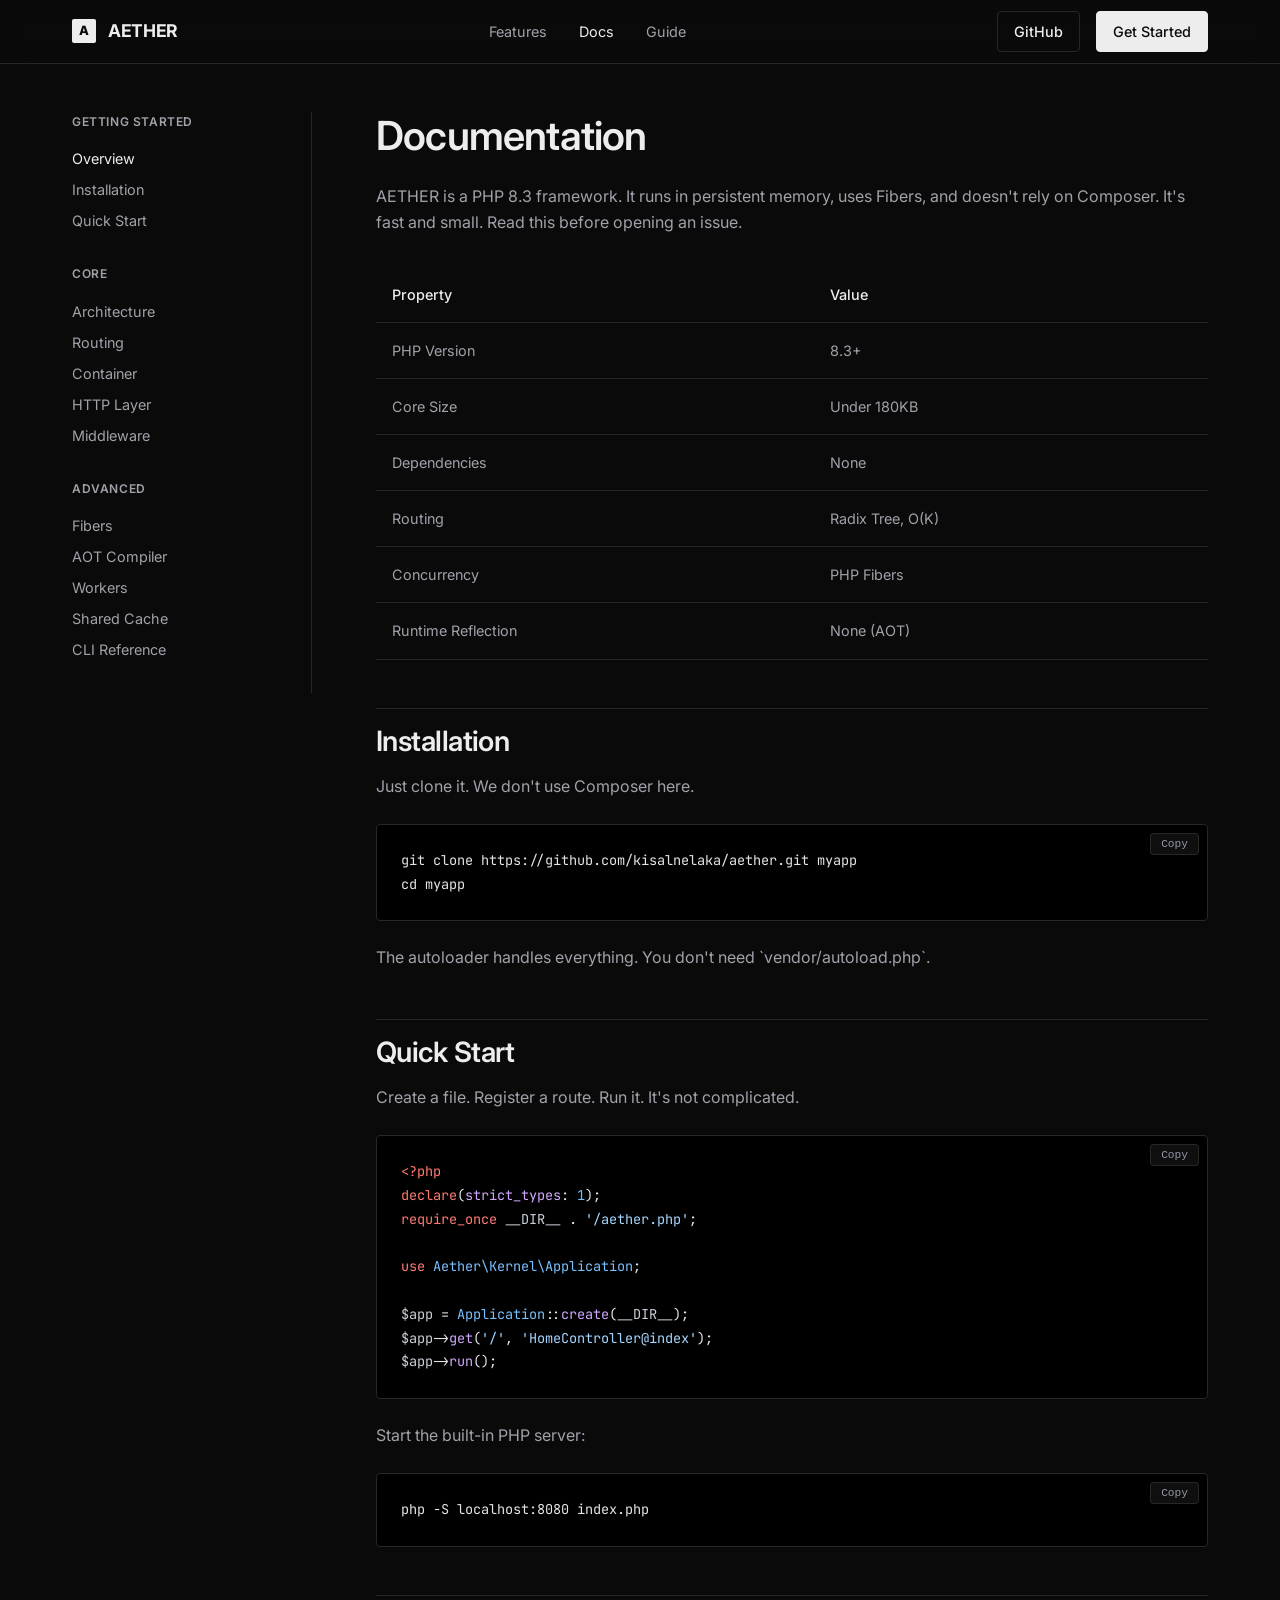
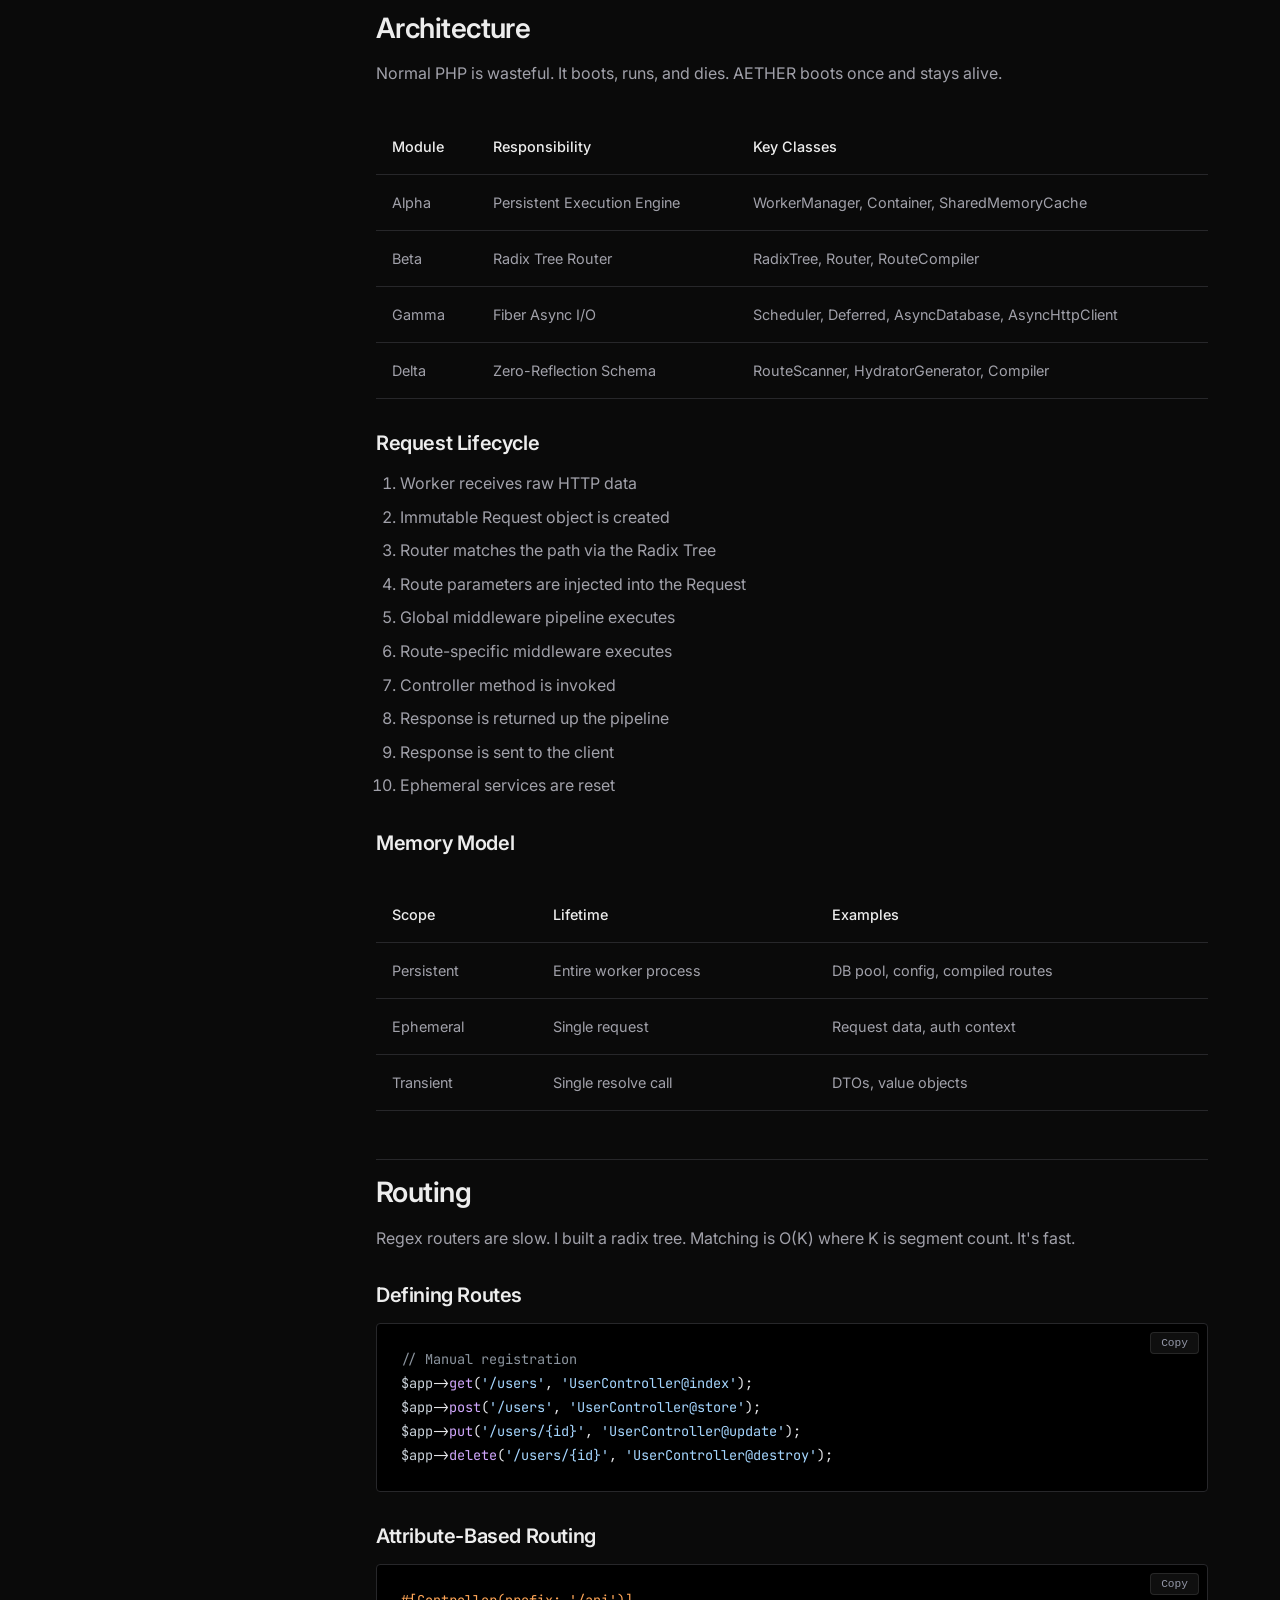
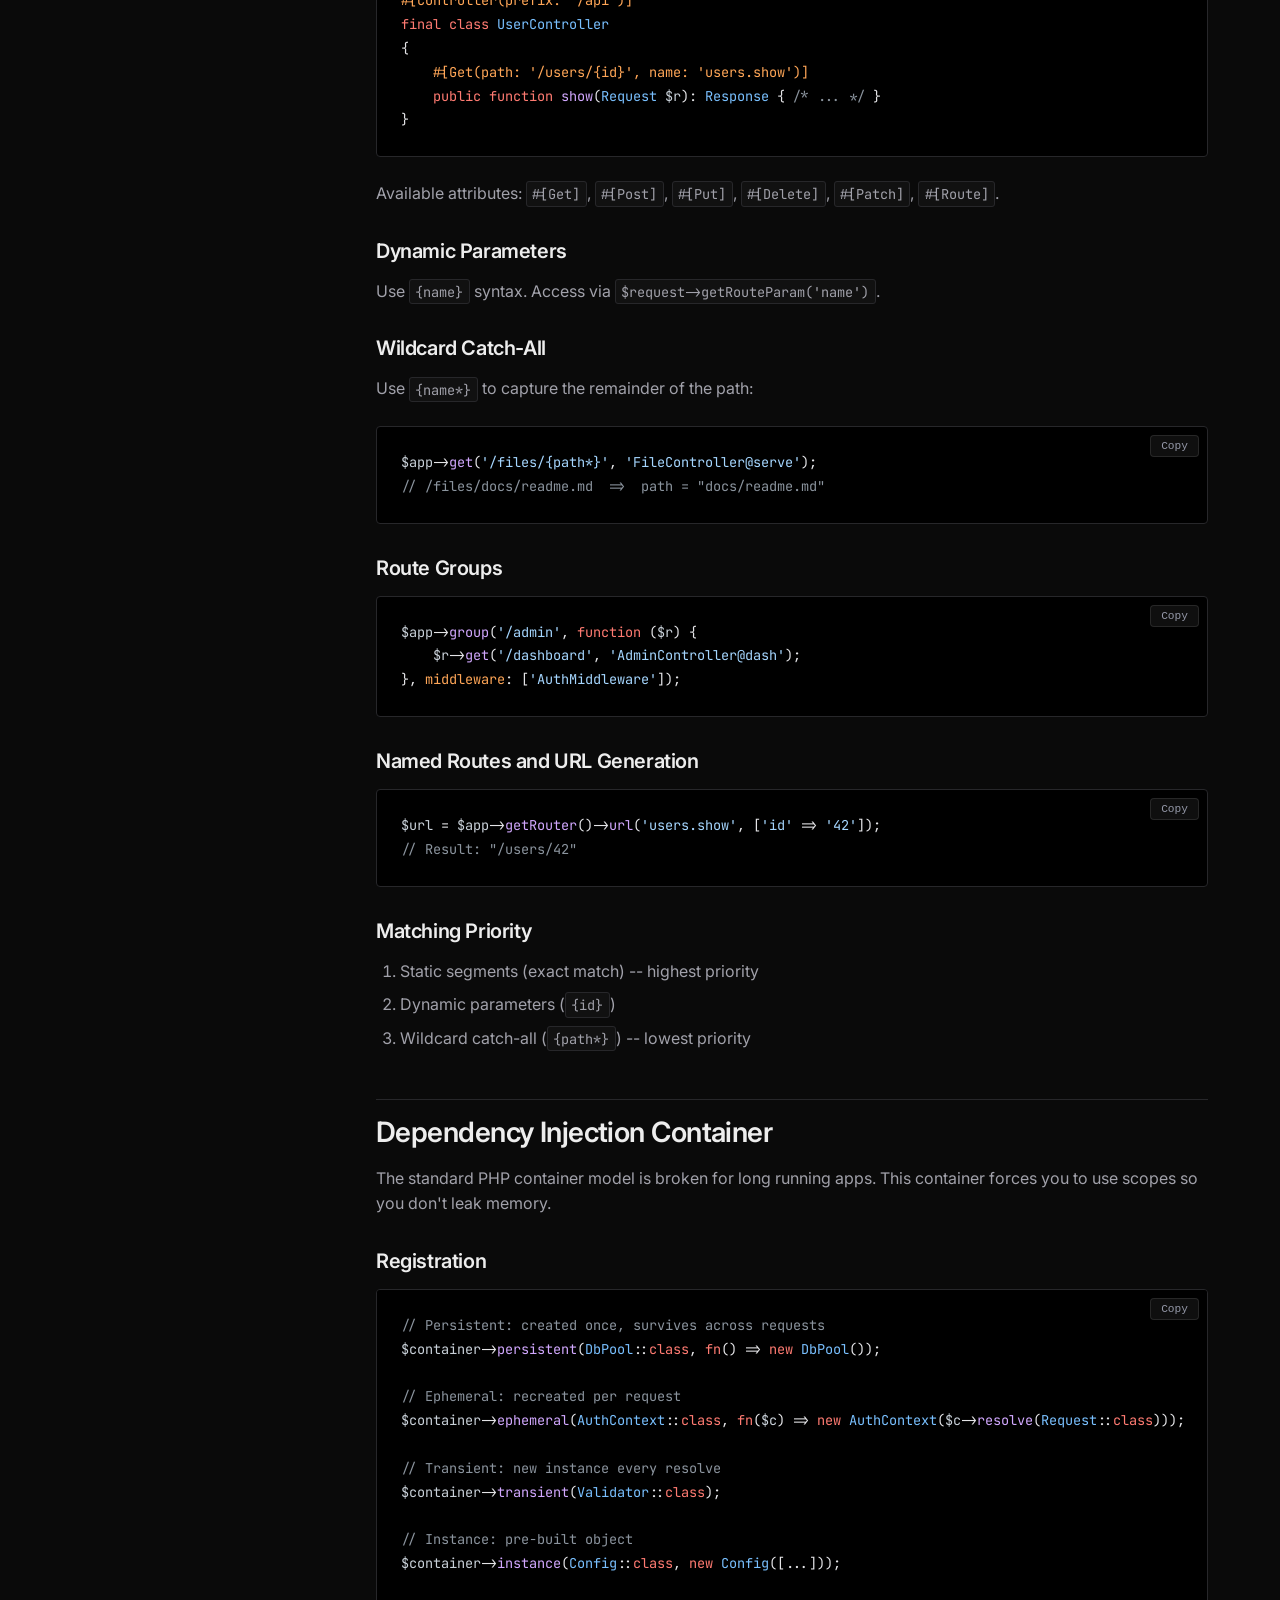
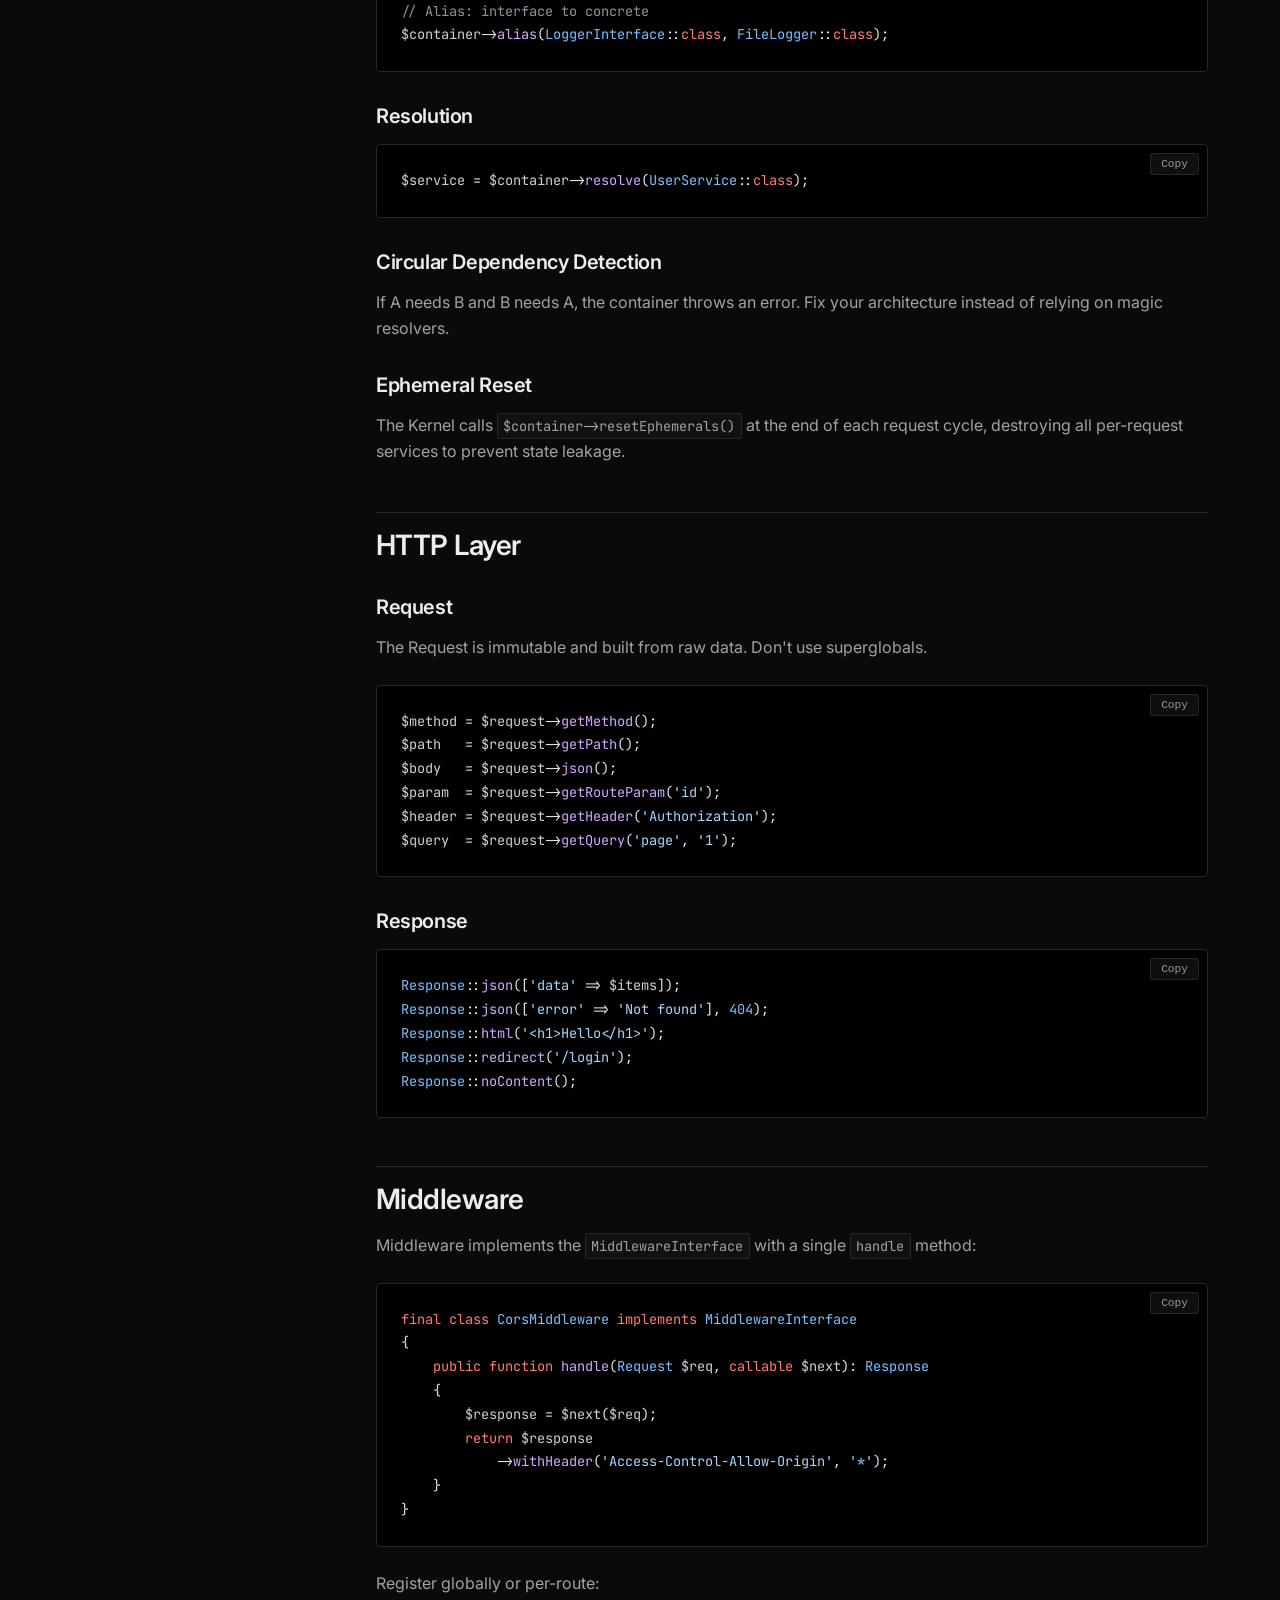
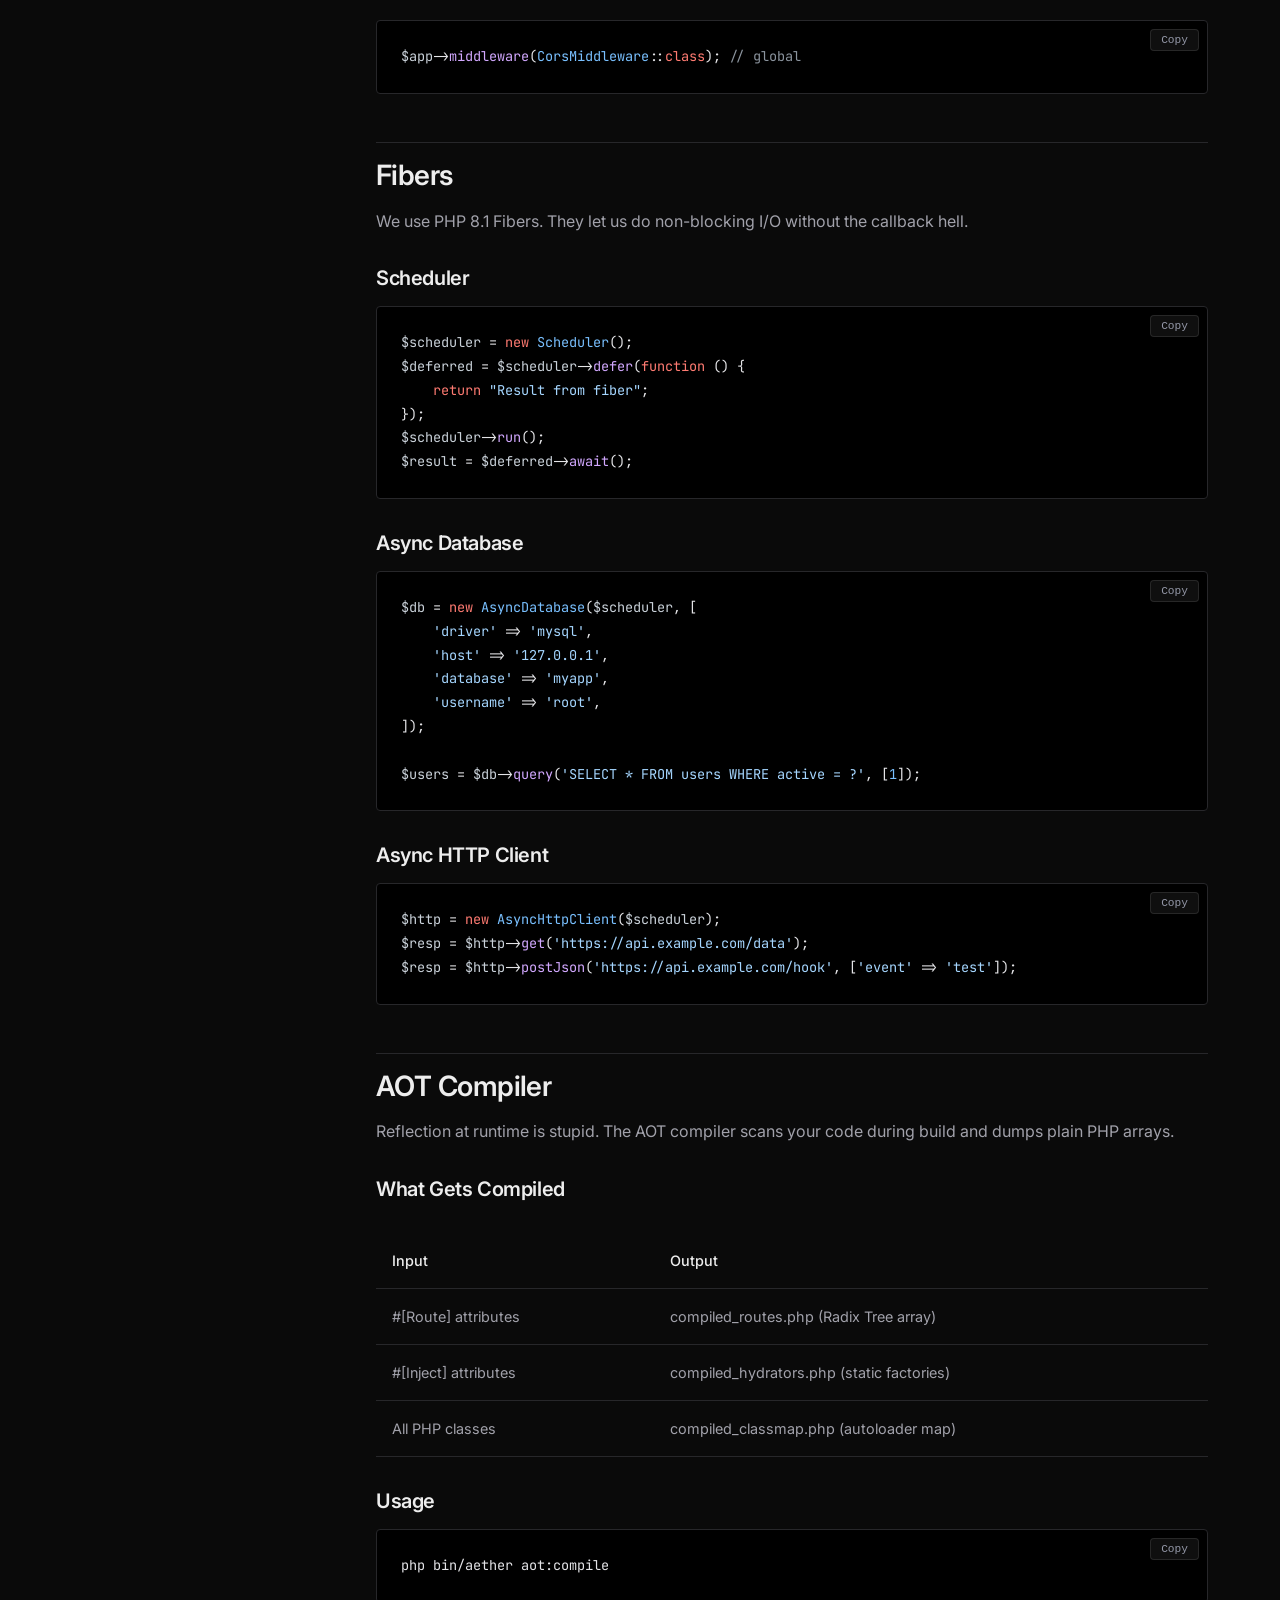
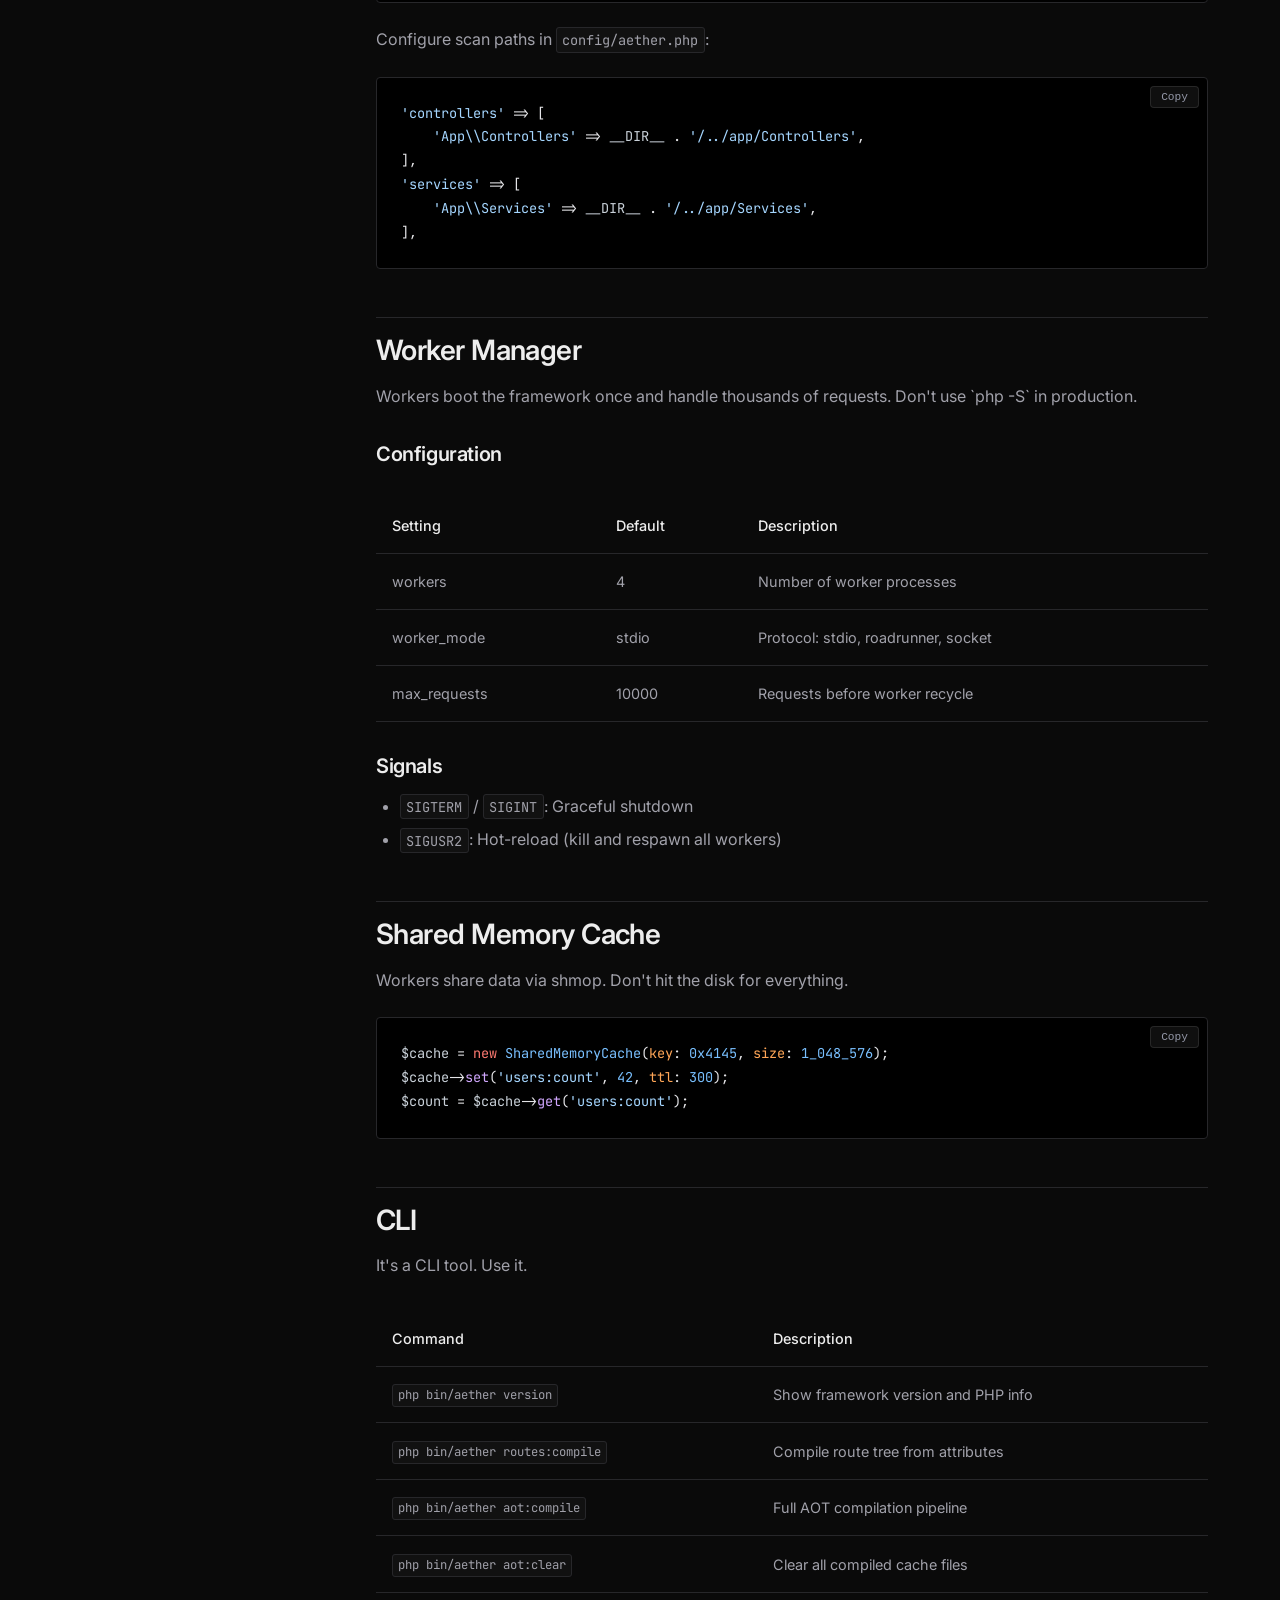
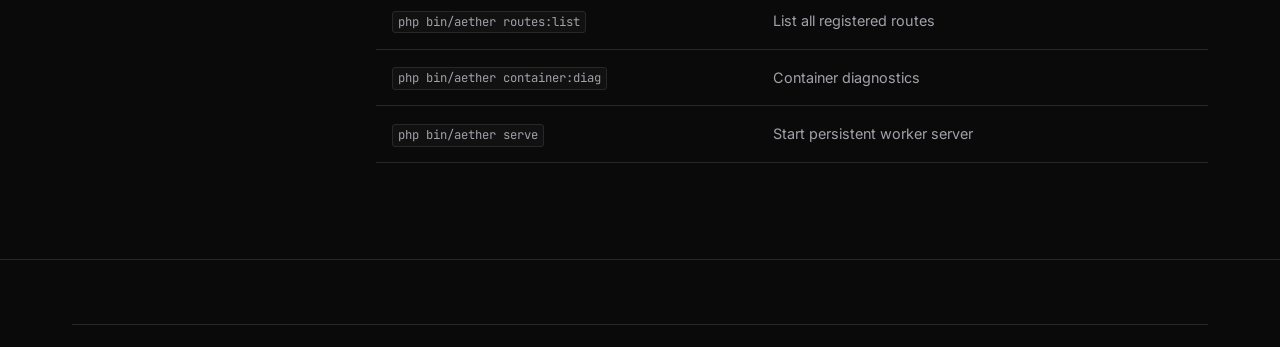
==== commit 377cc3b3: "pages ui changed. added mailto" ====
--- a/docs/documentation.html
+++ b/docs/documentation.html
@@ -9,6 +9,7 @@
     <link rel="preconnect" href="https://fonts.gstatic.com" crossorigin>
     <link href="https://fonts.googleapis.com/css2?family=Inter:wght@400;500;600;700;800&family=JetBrains+Mono:wght@400;500;600&display=swap" rel="stylesheet">
     <link rel="stylesheet" href="css/style.css">
+    <link rel="icon" href="favicon.svg" type="image/svg+xml">
 </head>
 <body>
     <header class="header">
@@ -371,6 +372,7 @@
                 <div class="footer-social">
                     <a href="https://github.com/kisalnelaka" target="_blank" rel="noopener">GitHub</a>
                     <a href="https://linkedin.com/in/kisalnelaka" target="_blank" rel="noopener">LinkedIn</a>
+                    <a href="mailto:kisalnelaka6@gmail.com">Email</a>
                 </div>
             </div>
         </div>
--- a/docs/css/style.css
+++ b/docs/css/style.css
@@ -1,191 +1,107 @@
-/* ============================================
-   AETHER Framework — Documentation Site
-   Design System & Global Styles
-   ============================================ */
-
-/* --- Reset & Base --- */
-*, *::before, *::after {
+:root {
+    --bg-primary: #0a0a0a;
+    --bg-secondary: #111111;
+    --bg-card: #141414;
+    --text-primary: #ededed;
+    --text-secondary: #a1a1aa;
+    --accent: #ffffff;
+    --accent-hover: #e5e5e5;
+    --border: #27272a;
+    --border-hover: #3f3f46;
+    
+    --font-sans: 'Inter', -apple-system, BlinkMacSystemFont, "Segoe UI", Roboto, sans-serif;
+    --font-mono: 'JetBrains Mono', ui-monospace, SFMono-Regular, Menlo, Monaco, Consolas, monospace;
+    
+    --radius: 4px;
+    --header-height: 64px;
+}
+
+* {
+    box-sizing: border-box;
     margin: 0;
     padding: 0;
-    box-sizing: border-box;
-}
-
-:root {
-    --bg-primary: #08090d;
-    --bg-secondary: #0e1017;
-    --bg-tertiary: #141620;
-    --bg-card: #12141e;
-    --bg-code: #0c0e16;
-    --bg-hover: #1a1d2b;
-
-    --text-primary: #e4e6ed;
-    --text-secondary: #9498a8;
-    --text-tertiary: #636780;
-    --text-code: #c8ccd8;
-
-    --accent: #3b82f6;
-    --accent-hover: #2563eb;
-    --accent-glow: rgba(59, 130, 246, 0.15);
-    --accent-subtle: rgba(59, 130, 246, 0.08);
-    --accent-secondary: #06b6d4;
-
-    --success: #22c55e;
-    --warning: #eab308;
-    --error: #ef4444;
-
-    --border: #1e2030;
-    --border-hover: #2a2d40;
-    --border-accent: rgba(59, 130, 246, 0.3);
-
-    --font-sans: 'Inter', -apple-system, BlinkMacSystemFont, 'Segoe UI', sans-serif;
-    --font-mono: 'JetBrains Mono', 'Fira Code', 'Consolas', monospace;
-
-    --radius-sm: 6px;
-    --radius-md: 10px;
-    --radius-lg: 16px;
-    --radius-xl: 24px;
-
-    --shadow-sm: 0 1px 3px rgba(0, 0, 0, 0.4);
-    --shadow-md: 0 4px 16px rgba(0, 0, 0, 0.5);
-    --shadow-lg: 0 8px 32px rgba(0, 0, 0, 0.6);
-    --shadow-glow: 0 0 40px rgba(59, 130, 246, 0.1);
-
-    --transition-fast: 150ms ease;
-    --transition-normal: 250ms ease;
-    --transition-slow: 400ms ease;
-
-    --max-width: 1200px;
-    --header-height: 64px;
-}
-
-html {
-    font-size: 16px;
-    scroll-behavior: smooth;
-    -webkit-font-smoothing: antialiased;
-    -moz-osx-font-smoothing: grayscale;
 }
 
 body {
     font-family: var(--font-sans);
-    background: var(--bg-primary);
-    color: var(--text-primary);
-    line-height: 1.7;
-    overflow-x: hidden;
+    background-color: var(--bg-primary);
+    color: var(--text-primary);
+    line-height: 1.6;
+    -webkit-font-smoothing: antialiased;
 }
 
 a {
-    color: var(--accent);
+    color: var(--text-primary);
     text-decoration: none;
-    transition: color var(--transition-fast);
+    transition: color 0.2s;
 }
 
 a:hover {
-    color: var(--accent-hover);
-}
-
-img {
-    max-width: 100%;
-    display: block;
-}
-
-/* --- Typography --- */
-
-h1, h2, h3, h4, h5, h6 {
-    color: var(--text-primary);
+    color: var(--text-secondary);
+}
+
+.container {
+    max-width: 1200px;
+    margin: 0 auto;
+    padding: 0 2rem;
+}
+
+/* Typography */
+h1, h2, h3, h4, h5 {
     font-weight: 600;
-    line-height: 1.3;
+    line-height: 1.2;
     letter-spacing: -0.02em;
-}
-
-h1 { font-size: 3rem; }
-h2 { font-size: 2rem; margin-bottom: 1rem; }
-h3 { font-size: 1.375rem; margin-bottom: 0.75rem; }
-h4 { font-size: 1.125rem; margin-bottom: 0.5rem; }
+    color: var(--text-primary);
+}
 
 p {
     color: var(--text-secondary);
-    margin-bottom: 1rem;
+    margin-bottom: 1.5rem;
 }
 
 code {
     font-family: var(--font-mono);
-    font-size: 0.875em;
-    background: var(--bg-code);
-    color: var(--text-code);
-    padding: 0.15em 0.4em;
-    border-radius: var(--radius-sm);
+    font-size: 0.85em;
+    background: var(--bg-secondary);
+    padding: 0.2em 0.4em;
+    border-radius: 3px;
     border: 1px solid var(--border);
 }
 
 pre {
-    background: var(--bg-code);
+    background: #000;
+    padding: 1.5rem;
+    border-radius: var(--radius);
     border: 1px solid var(--border);
-    border-radius: var(--radius-md);
-    padding: 1.25rem 1.5rem;
     overflow-x: auto;
     margin-bottom: 1.5rem;
-    position: relative;
 }
 
 pre code {
-    background: none;
+    background: transparent;
+    padding: 0;
     border: none;
-    padding: 0;
+    color: #e4e4e7;
     font-size: 0.85rem;
-    line-height: 1.75;
-    color: var(--text-code);
-}
-
-/* --- Layout --- */
-
-.container {
-    max-width: var(--max-width);
-    margin: 0 auto;
-    padding: 0 2rem;
-}
-
-.section {
-    padding: 6rem 0;
-}
-
-.section-label {
-    font-size: 0.75rem;
-    font-weight: 600;
-    text-transform: uppercase;
-    letter-spacing: 0.15em;
-    color: var(--accent);
-    margin-bottom: 0.75rem;
-}
-
-.section-title {
-    font-size: 2.25rem;
-    margin-bottom: 1rem;
-}
-
-.section-subtitle {
-    color: var(--text-secondary);
-    font-size: 1.125rem;
-    max-width: 640px;
-}
-
-/* --- Header --- */
-
+    line-height: 1.7;
+}
+
+/* Header */
 .header {
     position: fixed;
     top: 0;
     left: 0;
     right: 0;
     height: var(--header-height);
-    background: rgba(8, 9, 13, 0.85);
-    backdrop-filter: blur(16px);
-    -webkit-backdrop-filter: blur(16px);
+    background: rgba(10, 10, 10, 0.8);
+    backdrop-filter: blur(12px);
+    -webkit-backdrop-filter: blur(12px);
     border-bottom: 1px solid var(--border);
-    z-index: 1000;
-    transition: background var(--transition-normal);
+    z-index: 100;
 }
 
 .header-inner {
-    max-width: var(--max-width);
+    max-width: 1200px;
     margin: 0 auto;
     padding: 0 2rem;
     height: 100%;
@@ -195,351 +111,244 @@
 }
 
 .header-logo {
+    font-weight: 700;
+    font-size: 1.1rem;
+    letter-spacing: -0.02em;
     display: flex;
     align-items: center;
-    gap: 0.5rem;
-    font-size: 1.125rem;
-    font-weight: 700;
-    color: var(--text-primary);
-    letter-spacing: -0.03em;
-}
-
-.header-logo .logo-mark {
-    width: 28px;
-    height: 28px;
-    background: linear-gradient(135deg, var(--accent), var(--accent-secondary));
-    border-radius: 6px;
-    display: flex;
+    gap: 0.75rem;
+}
+
+.logo-mark {
+    display: inline-flex;
     align-items: center;
     justify-content: center;
-    font-size: 0.85rem;
+    width: 24px;
+    height: 24px;
+    background: var(--text-primary);
+    color: var(--bg-primary);
     font-weight: 800;
-    color: white;
+    border-radius: 2px;
+    font-size: 0.8rem;
 }
 
 .header-nav {
     display: flex;
+    gap: 2rem;
+}
+
+.header-nav a {
+    font-size: 0.9rem;
+    color: var(--text-secondary);
+}
+
+.header-nav a:hover, .header-nav a.active {
+    color: var(--text-primary);
+}
+
+.header-actions {
+    display: flex;
+    gap: 1rem;
     align-items: center;
-    gap: 0.25rem;
-}
-
-.header-nav a {
-    color: var(--text-secondary);
-    font-size: 0.875rem;
-    font-weight: 500;
-    padding: 0.5rem 1rem;
-    border-radius: var(--radius-sm);
-    transition: all var(--transition-fast);
-}
-
-.header-nav a:hover,
-.header-nav a.active {
-    color: var(--text-primary);
-    background: var(--bg-hover);
-}
-
-.header-actions {
-    display: flex;
-    align-items: center;
-    gap: 0.75rem;
-}
-
+}
+
+.mobile-toggle {
+    display: none;
+    background: none;
+    border: none;
+    color: var(--text-primary);
+    font-size: 1.5rem;
+    cursor: pointer;
+}
+
+/* Buttons */
 .btn {
     display: inline-flex;
     align-items: center;
-    gap: 0.5rem;
-    font-family: var(--font-sans);
-    font-size: 0.875rem;
+    justify-content: center;
+    padding: 0.5rem 1rem;
+    font-size: 0.9rem;
     font-weight: 500;
-    padding: 0.5rem 1.25rem;
-    border-radius: var(--radius-md);
-    border: none;
+    border-radius: var(--radius);
+    transition: all 0.2s;
     cursor: pointer;
-    transition: all var(--transition-fast);
-    text-decoration: none;
-    white-space: nowrap;
 }
 
 .btn-primary {
-    background: var(--accent);
-    color: white;
-    box-shadow: 0 0 20px rgba(59, 130, 246, 0.25);
+    background: var(--text-primary);
+    color: var(--bg-primary);
+    border: 1px solid var(--text-primary);
 }
 
 .btn-primary:hover {
-    background: var(--accent-hover);
-    color: white;
-    box-shadow: 0 0 30px rgba(59, 130, 246, 0.35);
-    transform: translateY(-1px);
+    background: transparent;
+    color: var(--text-primary);
 }
 
 .btn-ghost {
     background: transparent;
-    color: var(--text-secondary);
+    color: var(--text-primary);
     border: 1px solid var(--border);
 }
 
 .btn-ghost:hover {
-    color: var(--text-primary);
-    background: var(--bg-hover);
-    border-color: var(--border-hover);
+    border-color: var(--text-primary);
 }
 
 .btn-lg {
-    padding: 0.75rem 2rem;
+    padding: 0.75rem 1.5rem;
     font-size: 1rem;
-    border-radius: var(--radius-md);
-}
-
-/* --- Hero --- */
-
+}
+
+/* Hero */
 .hero {
-    padding-top: calc(var(--header-height) + 6rem);
-    padding-bottom: 6rem;
-    text-align: center;
-    position: relative;
-    overflow: hidden;
-}
-
-.hero::before {
-    content: '';
-    position: absolute;
-    top: 0;
-    left: 50%;
-    transform: translateX(-50%);
-    width: 800px;
-    height: 600px;
-    background: radial-gradient(ellipse, var(--accent-glow) 0%, transparent 70%);
-    pointer-events: none;
-    z-index: 0;
+    padding: 8rem 0 4rem;
+    text-align: left;
+    border-bottom: 1px solid var(--border);
 }
 
 .hero-content {
-    position: relative;
-    z-index: 1;
-}
-
-.hero-badge {
-    display: inline-flex;
-    align-items: center;
-    gap: 0.5rem;
-    padding: 0.375rem 1rem;
-    background: var(--accent-subtle);
-    border: 1px solid var(--border-accent);
-    border-radius: 100px;
-    font-size: 0.8rem;
-    font-weight: 500;
-    color: var(--accent);
-    margin-bottom: 2rem;
-}
-
-.hero-badge .dot {
-    width: 6px;
-    height: 6px;
-    background: var(--success);
-    border-radius: 50%;
-    animation: pulse-dot 2s ease-in-out infinite;
-}
-
-@keyframes pulse-dot {
-    0%, 100% { opacity: 1; }
-    50% { opacity: 0.4; }
+    max-width: 800px;
+    margin: 0;
 }
 
 .hero h1 {
-    font-size: clamp(2.5rem, 5vw, 4rem);
+    font-size: clamp(3rem, 5vw, 4.5rem);
+    margin-bottom: 1.5rem;
     letter-spacing: -0.04em;
-    margin-bottom: 1.5rem;
-    line-height: 1.1;
-}
-
-.hero h1 .highlight {
-    background: linear-gradient(135deg, var(--accent), var(--accent-secondary));
-    -webkit-background-clip: text;
-    -webkit-text-fill-color: transparent;
-    background-clip: text;
 }
 
 .hero-description {
-    font-size: 1.2rem;
-    color: var(--text-secondary);
+    font-size: 1.25rem;
+    color: var(--text-secondary);
+    margin-bottom: 2.5rem;
     max-width: 600px;
-    margin: 0 auto 2.5rem;
-    line-height: 1.7;
 }
 
 .hero-actions {
     display: flex;
     gap: 1rem;
-    justify-content: center;
-    flex-wrap: wrap;
-    margin-bottom: 3.5rem;
-}
-
-.hero-code {
-    max-width: 560px;
-    margin: 0 auto;
-    text-align: left;
-}
-
-.hero-code pre {
-    border: 1px solid var(--border);
-    box-shadow: var(--shadow-lg), var(--shadow-glow);
-}
-
-/* --- Metrics Bar --- */
-
+    margin-bottom: 4rem;
+}
+
+/* Layout Utilities */
+.section {
+    padding: 6rem 0;
+    border-bottom: 1px solid var(--border);
+}
+
+.section-label {
+    text-transform: uppercase;
+    font-size: 0.75rem;
+    letter-spacing: 0.1em;
+    color: var(--text-secondary);
+    margin-bottom: 1rem;
+    font-weight: 600;
+}
+
+.section-title {
+    font-size: 2.5rem;
+    margin-bottom: 1rem;
+    letter-spacing: -0.03em;
+}
+
+.section-subtitle {
+    font-size: 1.1rem;
+    max-width: 600px;
+    margin-bottom: 3rem;
+}
+
+/* Metrics */
 .metrics {
-    border-top: 1px solid var(--border);
     border-bottom: 1px solid var(--border);
     background: var(--bg-secondary);
-    padding: 3rem 0;
 }
 
 .metrics-grid {
     display: grid;
     grid-template-columns: repeat(auto-fit, minmax(200px, 1fr));
     gap: 2rem;
-    text-align: center;
+    padding: 3rem 0;
 }
 
 .metric {
-    padding: 1rem;
+    border-left: 1px solid var(--border);
+    padding-left: 1.5rem;
 }
 
 .metric-value {
     font-size: 2rem;
-    font-weight: 700;
-    color: var(--text-primary);
-    letter-spacing: -0.03em;
+    font-weight: 600;
+    color: var(--text-primary);
     margin-bottom: 0.25rem;
-}
-
-.metric-value .unit {
-    font-size: 1rem;
-    color: var(--accent);
-    font-weight: 500;
 }
 
 .metric-label {
     font-size: 0.85rem;
-    color: var(--text-tertiary);
+    color: var(--text-secondary);
     text-transform: uppercase;
-    letter-spacing: 0.1em;
-}
-
-/* --- Features --- */
-
+    letter-spacing: 0.05em;
+}
+
+/* Features Grid */
 .features-grid {
     display: grid;
-    grid-template-columns: repeat(auto-fit, minmax(320px, 1fr));
-    gap: 1.5rem;
-    margin-top: 3rem;
+    grid-template-columns: repeat(auto-fit, minmax(250px, 1fr));
+    gap: 2rem;
 }
 
 .feature-card {
-    background: var(--bg-card);
+    padding: 2rem;
+    background: var(--bg-secondary);
     border: 1px solid var(--border);
-    border-radius: var(--radius-lg);
-    padding: 2rem;
-    transition: all var(--transition-normal);
-    position: relative;
-    overflow: hidden;
-}
-
-.feature-card::before {
-    content: '';
-    position: absolute;
-    top: 0;
-    left: 0;
-    right: 0;
-    height: 2px;
-    background: linear-gradient(90deg, transparent, var(--accent), transparent);
-    opacity: 0;
-    transition: opacity var(--transition-normal);
-}
-
-.feature-card:hover {
-    border-color: var(--border-hover);
-    transform: translateY(-2px);
-    box-shadow: var(--shadow-md);
-}
-
-.feature-card:hover::before {
-    opacity: 1;
-}
-
-.feature-icon {
-    width: 44px;
-    height: 44px;
-    background: var(--accent-subtle);
-    border: 1px solid var(--border-accent);
-    border-radius: var(--radius-md);
-    display: flex;
-    align-items: center;
-    justify-content: center;
-    margin-bottom: 1.25rem;
-    font-size: 1.25rem;
-    color: var(--accent);
+    border-radius: var(--radius);
 }
 
 .feature-card h3 {
     font-size: 1.1rem;
-    margin-bottom: 0.5rem;
+    margin-bottom: 1rem;
 }
 
 .feature-card p {
     font-size: 0.9rem;
-    line-height: 1.65;
-    color: var(--text-secondary);
     margin-bottom: 0;
 }
 
-/* --- Code Examples --- */
-
+/* Code Tabs */
 .code-example {
+    background: #000;
+    border: 1px solid var(--border);
+    border-radius: var(--radius);
+    overflow: hidden;
+}
+
+.code-tabs {
+    display: flex;
+    border-bottom: 1px solid var(--border);
     background: var(--bg-card);
-    border: 1px solid var(--border);
-    border-radius: var(--radius-lg);
-    overflow: hidden;
-    margin-top: 3rem;
-}
-
-.code-tabs {
-    display: flex;
-    border-bottom: 1px solid var(--border);
-    padding: 0 0.5rem;
-    overflow-x: auto;
 }
 
 .code-tab {
-    padding: 0.75rem 1.25rem;
-    font-size: 0.8rem;
-    font-weight: 500;
-    color: var(--text-tertiary);
+    background: none;
+    border: none;
+    border-right: 1px solid var(--border);
+    padding: 0.75rem 1.5rem;
+    color: var(--text-secondary);
+    font-size: 0.85rem;
+    font-family: var(--font-mono);
     cursor: pointer;
-    border-bottom: 2px solid transparent;
-    transition: all var(--transition-fast);
-    white-space: nowrap;
-    background: none;
-    border-top: none;
-    border-left: none;
-    border-right: none;
-    font-family: var(--font-sans);
-}
-
-.code-tab:hover {
-    color: var(--text-secondary);
+    transition: background 0.2s;
 }
 
 .code-tab.active {
-    color: var(--accent);
-    border-bottom-color: var(--accent);
+    background: #000;
+    color: var(--text-primary);
+    border-bottom: 1px solid transparent;
+    margin-bottom: -1px;
 }
 
 .code-panel {
     display: none;
-    padding: 0;
 }
 
 .code-panel.active {
@@ -552,132 +361,196 @@
     border-radius: 0;
 }
 
-/* --- Architecture --- */
-
+/* Architecture Grid */
 .arch-grid {
     display: grid;
-    grid-template-columns: repeat(4, 1fr);
-    gap: 1rem;
-    margin-top: 3rem;
+    grid-template-columns: repeat(auto-fit, minmax(250px, 1fr));
+    gap: 1.5rem;
 }
 
 .arch-card {
-    background: var(--bg-card);
+    padding: 2rem;
     border: 1px solid var(--border);
-    border-radius: var(--radius-md);
-    padding: 1.5rem;
-    text-align: center;
-    transition: all var(--transition-normal);
-}
-
-.arch-card:hover {
-    border-color: var(--border-accent);
-    box-shadow: var(--shadow-glow);
+    border-radius: var(--radius);
 }
 
 .arch-letter {
+    font-family: var(--font-mono);
     font-size: 1.5rem;
-    font-weight: 800;
-    color: var(--accent);
-    font-family: var(--font-mono);
+    color: var(--text-secondary);
+    margin-bottom: 1rem;
+}
+
+.arch-card h4 {
     margin-bottom: 0.5rem;
 }
 
-.arch-card h4 {
-    font-size: 0.9rem;
-    margin-bottom: 0.5rem;
-}
-
-.arch-card p {
-    font-size: 0.8rem;
-    color: var(--text-tertiary);
-    margin-bottom: 0;
-}
-
-/* --- Docs Section --- */
-
+/* Docs Grid */
 .docs-grid {
     display: grid;
-    grid-template-columns: repeat(auto-fit, minmax(280px, 1fr));
+    grid-template-columns: repeat(auto-fit, minmax(300px, 1fr));
     gap: 1rem;
-    margin-top: 3rem;
 }
 
 .doc-link {
     display: flex;
-    align-items: center;
-    gap: 1rem;
-    padding: 1.25rem 1.5rem;
-    background: var(--bg-card);
+    gap: 1.5rem;
+    padding: 1.5rem;
     border: 1px solid var(--border);
-    border-radius: var(--radius-md);
-    transition: all var(--transition-fast);
-    text-decoration: none;
+    border-radius: var(--radius);
+    transition: all 0.2s;
 }
 
 .doc-link:hover {
-    border-color: var(--border-accent);
-    background: var(--bg-hover);
-    transform: translateX(4px);
+    border-color: var(--border-hover);
+    background: var(--bg-secondary);
 }
 
 .doc-icon {
-    width: 36px;
-    height: 36px;
-    background: var(--accent-subtle);
-    border-radius: var(--radius-sm);
-    display: flex;
-    align-items: center;
-    justify-content: center;
-    flex-shrink: 0;
+    font-family: var(--font-mono);
+    font-weight: bold;
+    color: var(--text-secondary);
+}
+
+.doc-link-text h4 {
+    margin-bottom: 0.25rem;
+}
+
+.doc-link-text p {
+    font-size: 0.85rem;
+    margin: 0;
+}
+
+/* Docs Layout */
+.docs-layout {
+    display: grid;
+    grid-template-columns: 240px 1fr;
+    gap: 4rem;
+    padding: calc(var(--header-height) + 3rem) 0 4rem;
+}
+
+.docs-sidebar {
+    position: sticky;
+    top: calc(var(--header-height) + 2rem);
+    height: max-content;
+    border-right: 1px solid var(--border);
+    padding-right: 2rem;
+}
+
+.sidebar-title {
+    font-size: 0.75rem;
+    text-transform: uppercase;
+    letter-spacing: 0.05em;
+    color: var(--text-secondary);
+    margin-bottom: 1rem;
+    font-weight: 600;
+}
+
+.sidebar-nav {
+    list-style: none;
+    margin-bottom: 2rem;
+}
+
+.sidebar-nav li {
+    margin-bottom: 0.5rem;
+}
+
+.sidebar-nav a {
     font-size: 0.9rem;
-    color: var(--accent);
-}
-
-.doc-link-text h4 {
+    color: var(--text-secondary);
+    display: block;
+}
+
+.sidebar-nav a:hover, .sidebar-nav a.active {
+    color: var(--text-primary);
+}
+
+.docs-content {
+    min-width: 0;
+}
+
+.docs-content h1 {
+    font-size: 2.5rem;
+    margin-bottom: 1.5rem;
+}
+
+.docs-content h2 {
+    font-size: 1.75rem;
+    margin: 3rem 0 1rem;
+    padding-top: 1rem;
+    border-top: 1px solid var(--border);
+}
+
+.docs-content h3 {
+    font-size: 1.25rem;
+    margin: 2rem 0 1rem;
+}
+
+.docs-content ul, .docs-content ol {
+    color: var(--text-secondary);
+    margin-bottom: 1.5rem;
+    padding-left: 1.5rem;
+}
+
+.docs-content li {
+    margin-bottom: 0.5rem;
+}
+
+.docs-content table {
+    width: 100%;
+    border-collapse: collapse;
+    margin: 2rem 0;
+    font-size: 0.9rem;
+}
+
+.docs-content th, .docs-content td {
+    text-align: left;
+    padding: 1rem;
+    border-bottom: 1px solid var(--border);
+}
+
+.docs-content th {
+    font-weight: 500;
+    color: var(--text-primary);
+}
+
+.docs-content td {
+    color: var(--text-secondary);
+}
+
+/* Callouts */
+.callout {
+    padding: 1rem 1.5rem;
+    border-left: 2px solid var(--border);
+    background: var(--bg-secondary);
+    margin: 1.5rem 0;
     font-size: 0.95rem;
-    color: var(--text-primary);
-    margin-bottom: 0.15rem;
-}
-
-.doc-link-text p {
-    font-size: 0.8rem;
-    color: var(--text-tertiary);
-    margin-bottom: 0;
-}
-
-/* --- Footer --- */
-
+}
+
+/* Footer */
 .footer {
     border-top: 1px solid var(--border);
-    background: var(--bg-secondary);
     padding: 4rem 0 2rem;
+    background: var(--bg-primary);
 }
 
 .footer-grid {
     display: grid;
     grid-template-columns: 2fr 1fr 1fr 1fr;
     gap: 3rem;
-    margin-bottom: 3rem;
+    margin-bottom: 4rem;
 }
 
 .footer-brand h3 {
-    font-size: 1.1rem;
-    margin-bottom: 0.75rem;
-}
-
-.footer-brand p {
+    margin-bottom: 1rem;
+}
+
+.footer-col h4 {
     font-size: 0.85rem;
-    color: var(--text-tertiary);
-    max-width: 280px;
-}
-
-.footer-col h4 {
-    font-size: 0.8rem;
     text-transform: uppercase;
-    letter-spacing: 0.1em;
-    color: var(--text-tertiary);
-    margin-bottom: 1rem;
+    letter-spacing: 0.05em;
+    color: var(--text-primary);
+    margin-bottom: 1.5rem;
 }
 
 .footer-col ul {
@@ -685,12 +558,12 @@
 }
 
 .footer-col li {
-    margin-bottom: 0.5rem;
+    margin-bottom: 0.75rem;
 }
 
 .footer-col a {
-    font-size: 0.875rem;
-    color: var(--text-secondary);
+    color: var(--text-secondary);
+    font-size: 0.9rem;
 }
 
 .footer-col a:hover {
@@ -698,257 +571,48 @@
 }
 
 .footer-bottom {
+    padding-top: 2rem;
     border-top: 1px solid var(--border);
-    padding-top: 2rem;
     display: flex;
     justify-content: space-between;
     align-items: center;
-    font-size: 0.8rem;
-    color: var(--text-tertiary);
+    color: var(--text-secondary);
+    font-size: 0.85rem;
 }
 
 .footer-social {
     display: flex;
-    gap: 1rem;
-}
-
-.footer-social a {
-    color: var(--text-tertiary);
-    transition: color var(--transition-fast);
-}
-
-.footer-social a:hover {
-    color: var(--accent);
-}
-
-/* --- Documentation Page --- */
-
-.docs-layout {
-    display: grid;
-    grid-template-columns: 260px 1fr;
-    gap: 3rem;
-    padding-top: calc(var(--header-height) + 2rem);
-    min-height: 100vh;
-}
-
-.docs-sidebar {
-    position: sticky;
-    top: calc(var(--header-height) + 2rem);
-    height: fit-content;
-    max-height: calc(100vh - var(--header-height) - 4rem);
-    overflow-y: auto;
-    padding-bottom: 2rem;
-}
-
-.sidebar-section {
-    margin-bottom: 2rem;
-}
-
-.sidebar-title {
-    font-size: 0.7rem;
-    text-transform: uppercase;
-    letter-spacing: 0.15em;
-    color: var(--text-tertiary);
-    margin-bottom: 0.75rem;
-    padding-left: 0.75rem;
-}
-
-.sidebar-nav {
-    list-style: none;
-}
-
-.sidebar-nav li a {
-    display: block;
-    padding: 0.4rem 0.75rem;
-    font-size: 0.85rem;
-    color: var(--text-secondary);
-    border-radius: var(--radius-sm);
-    border-left: 2px solid transparent;
-    transition: all var(--transition-fast);
-}
-
-.sidebar-nav li a:hover {
-    color: var(--text-primary);
-    background: var(--bg-hover);
-}
-
-.sidebar-nav li a.active {
-    color: var(--accent);
-    background: var(--accent-subtle);
-    border-left-color: var(--accent);
-}
-
-.docs-content {
-    padding-bottom: 6rem;
-    max-width: 800px;
-}
-
-.docs-content h1 {
-    font-size: 2.25rem;
-    margin-bottom: 0.5rem;
-}
-
-.docs-content h2 {
-    font-size: 1.5rem;
-    margin-top: 3rem;
-    padding-top: 2rem;
-    border-top: 1px solid var(--border);
-}
-
-.docs-content h3 {
-    font-size: 1.2rem;
-    margin-top: 2rem;
-}
-
-.docs-content table {
-    width: 100%;
-    border-collapse: collapse;
-    margin-bottom: 1.5rem;
-    font-size: 0.9rem;
-}
-
-.docs-content th {
-    text-align: left;
-    padding: 0.75rem 1rem;
-    background: var(--bg-secondary);
-    border: 1px solid var(--border);
-    font-weight: 600;
-    color: var(--text-primary);
-    font-size: 0.8rem;
-    text-transform: uppercase;
-    letter-spacing: 0.05em;
-}
-
-.docs-content td {
-    padding: 0.75rem 1rem;
-    border: 1px solid var(--border);
-    color: var(--text-secondary);
-}
-
-.docs-content ul, .docs-content ol {
-    padding-left: 1.5rem;
-    margin-bottom: 1rem;
-}
-
-.docs-content li {
-    margin-bottom: 0.5rem;
-    color: var(--text-secondary);
-}
-
-.callout {
-    padding: 1rem 1.25rem;
-    border-radius: var(--radius-md);
-    margin-bottom: 1.5rem;
-    font-size: 0.9rem;
-    border-left: 3px solid;
-}
-
-.callout-info {
-    background: rgba(59, 130, 246, 0.06);
-    border-color: var(--accent);
-    color: var(--text-secondary);
-}
-
-.callout-warn {
-    background: rgba(234, 179, 8, 0.06);
-    border-color: var(--warning);
-    color: var(--text-secondary);
-}
-
-/* --- Mobile Nav --- */
-
-.mobile-toggle {
-    display: none;
-    background: none;
-    border: 1px solid var(--border);
-    border-radius: var(--radius-sm);
-    padding: 0.4rem 0.6rem;
-    cursor: pointer;
-    color: var(--text-secondary);
-    font-size: 1.25rem;
-}
-
-/* --- Responsive --- */
-
-@media (max-width: 1024px) {
-    .arch-grid {
-        grid-template-columns: repeat(2, 1fr);
-    }
-    .footer-grid {
-        grid-template-columns: 1fr 1fr;
-        gap: 2rem;
-    }
-}
-
+    gap: 1.5rem;
+}
+
+/* Syntax Highlighting */
+.token-keyword { color: #ff7b72; }
+.token-function { color: #d2a8ff; }
+.token-type { color: #79c0ff; }
+.token-string { color: #a5d6ff; }
+.token-variable { color: #c9d1d9; }
+.token-number { color: #79c0ff; }
+.token-comment { color: #8b949e; }
+.token-attr { color: #ffa657; }
+
+/* Responsive */
 @media (max-width: 768px) {
-    h1 { font-size: 2.25rem; }
-    .section { padding: 4rem 0; }
-
-    .mobile-toggle {
-        display: block;
-    }
-    .header-nav {
-        display: none;
+    .header-nav { display: none; }
+    .header-nav.active {
+        display: flex;
+        flex-direction: column;
         position: absolute;
         top: var(--header-height);
         left: 0;
         right: 0;
-        background: var(--bg-secondary);
+        background: var(--bg-primary);
+        padding: 2rem;
         border-bottom: 1px solid var(--border);
-        flex-direction: column;
-        padding: 1rem;
     }
-    .header-nav.open {
-        display: flex;
-    }
-
-    .hero { padding-top: calc(var(--header-height) + 3rem); padding-bottom: 3rem; }
-    .hero h1 { font-size: 2rem; }
-
-    .metrics-grid { grid-template-columns: repeat(2, 1fr); }
-    .features-grid { grid-template-columns: 1fr; }
-    .arch-grid { grid-template-columns: 1fr; }
-    .docs-grid { grid-template-columns: 1fr; }
-
+    .mobile-toggle { display: block; }
+    .hero h1 { font-size: 2.5rem; }
+    .docs-layout { grid-template-columns: 1fr; }
+    .docs-sidebar { display: none; }
     .footer-grid { grid-template-columns: 1fr; gap: 2rem; }
     .footer-bottom { flex-direction: column; gap: 1rem; text-align: center; }
-
-    .docs-layout {
-        grid-template-columns: 1fr;
-    }
-    .docs-sidebar {
-        position: static;
-        border-bottom: 1px solid var(--border);
-        padding-bottom: 1rem;
-        margin-bottom: 2rem;
-    }
-}
-
-/* --- Syntax Highlighting (minimal, inline) --- */
-
-.token-keyword { color: #c678dd; }
-.token-string { color: #98c379; }
-.token-comment { color: #5c6370; font-style: italic; }
-.token-function { color: #61afef; }
-.token-variable { color: #e06c75; }
-.token-type { color: #e5c07b; }
-.token-number { color: #d19a66; }
-.token-attr { color: #d19a66; }
-.token-punct { color: #636780; }
-
-/* --- Animations --- */
-
-@keyframes fade-in-up {
-    from { opacity: 0; transform: translateY(20px); }
-    to { opacity: 1; transform: translateY(0); }
-}
-
-.animate-in {
-    animation: fade-in-up 0.6s ease forwards;
-    opacity: 0;
-}
-
-.delay-1 { animation-delay: 0.1s; }
-.delay-2 { animation-delay: 0.2s; }
-.delay-3 { animation-delay: 0.3s; }
-.delay-4 { animation-delay: 0.4s; }
+}
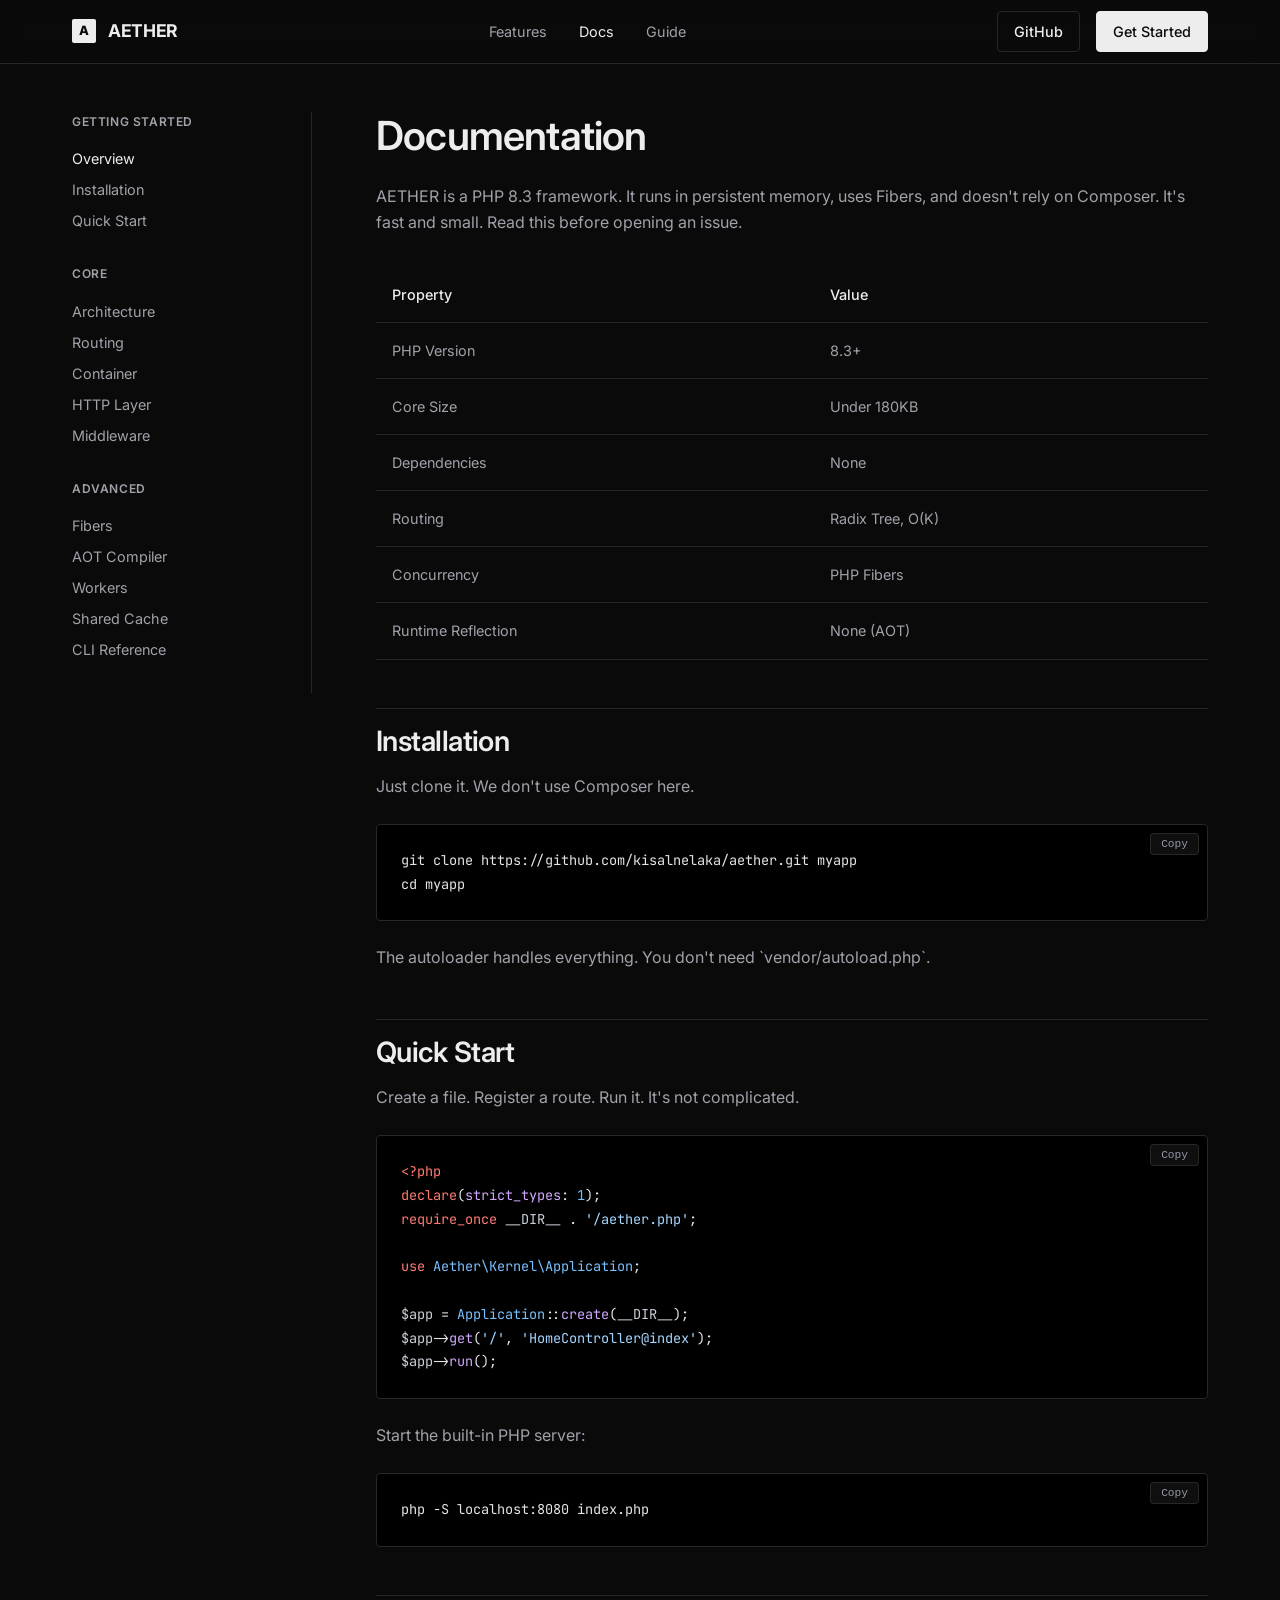
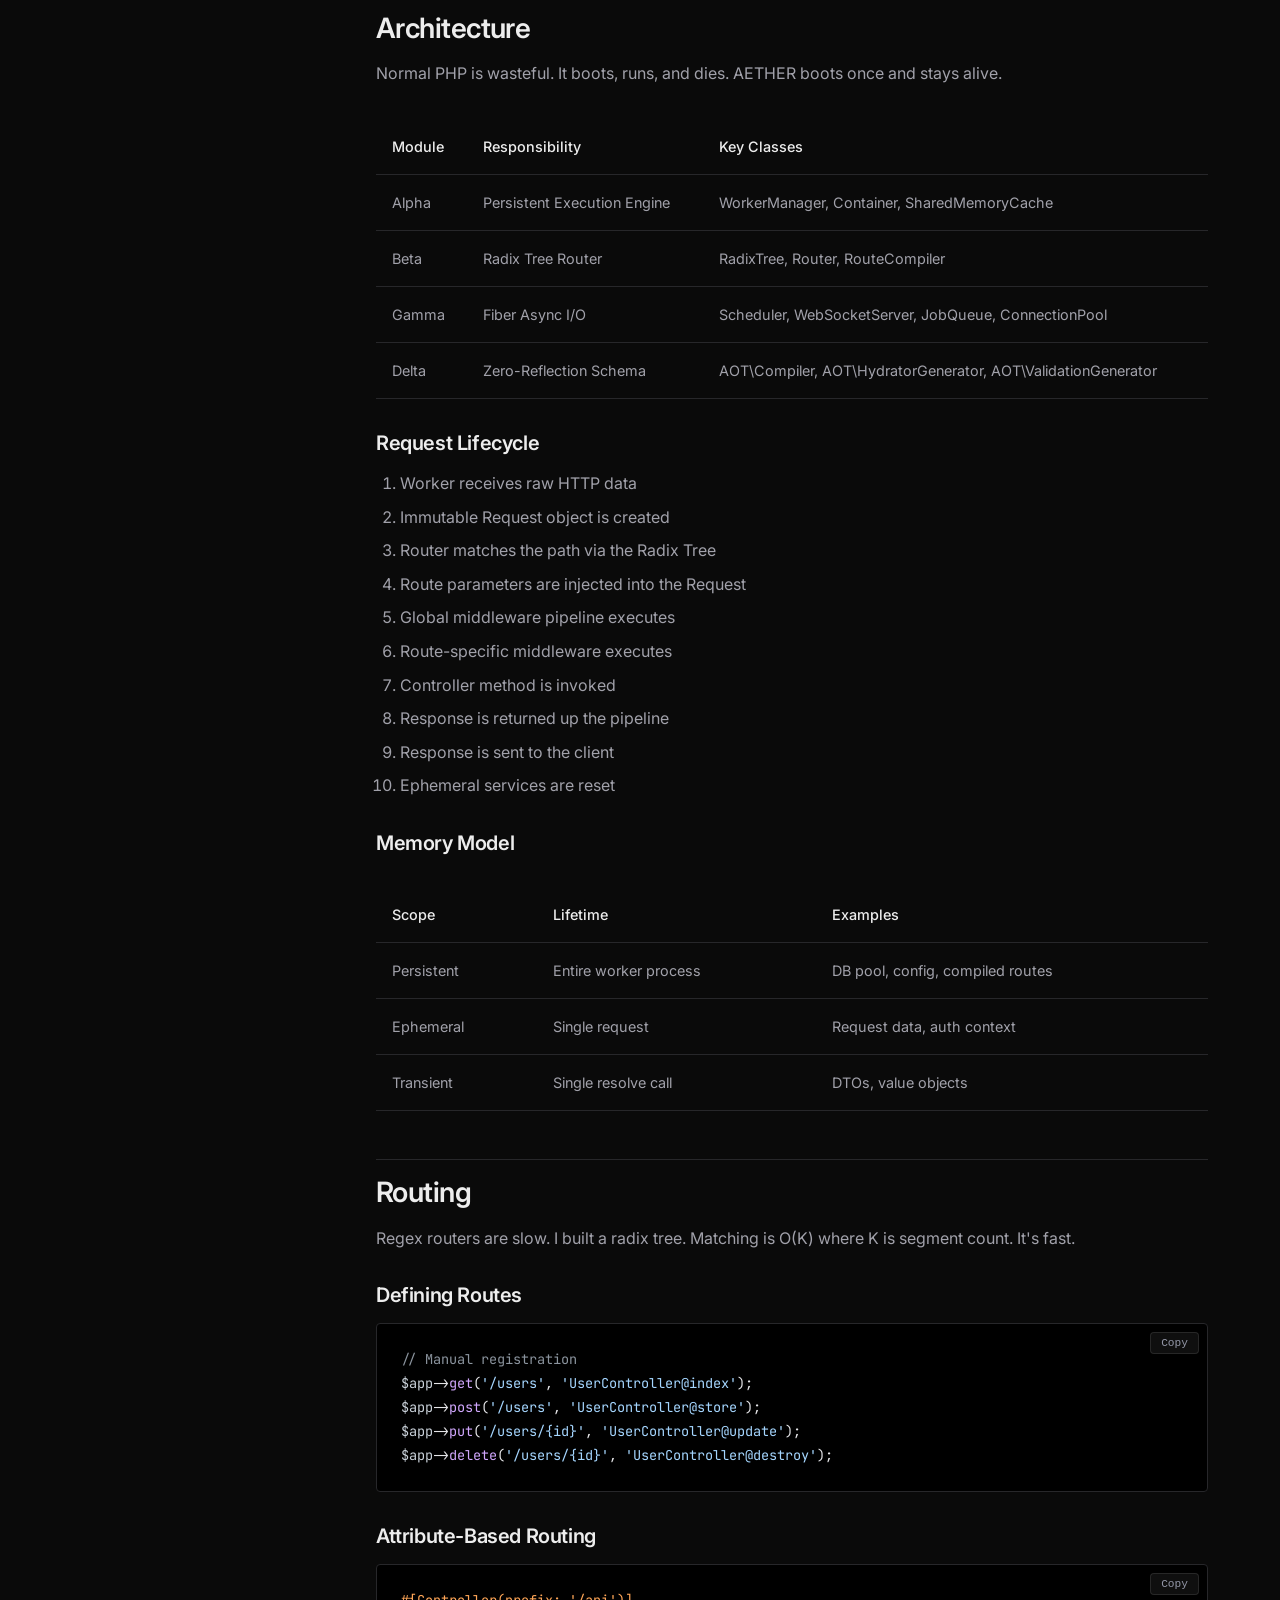
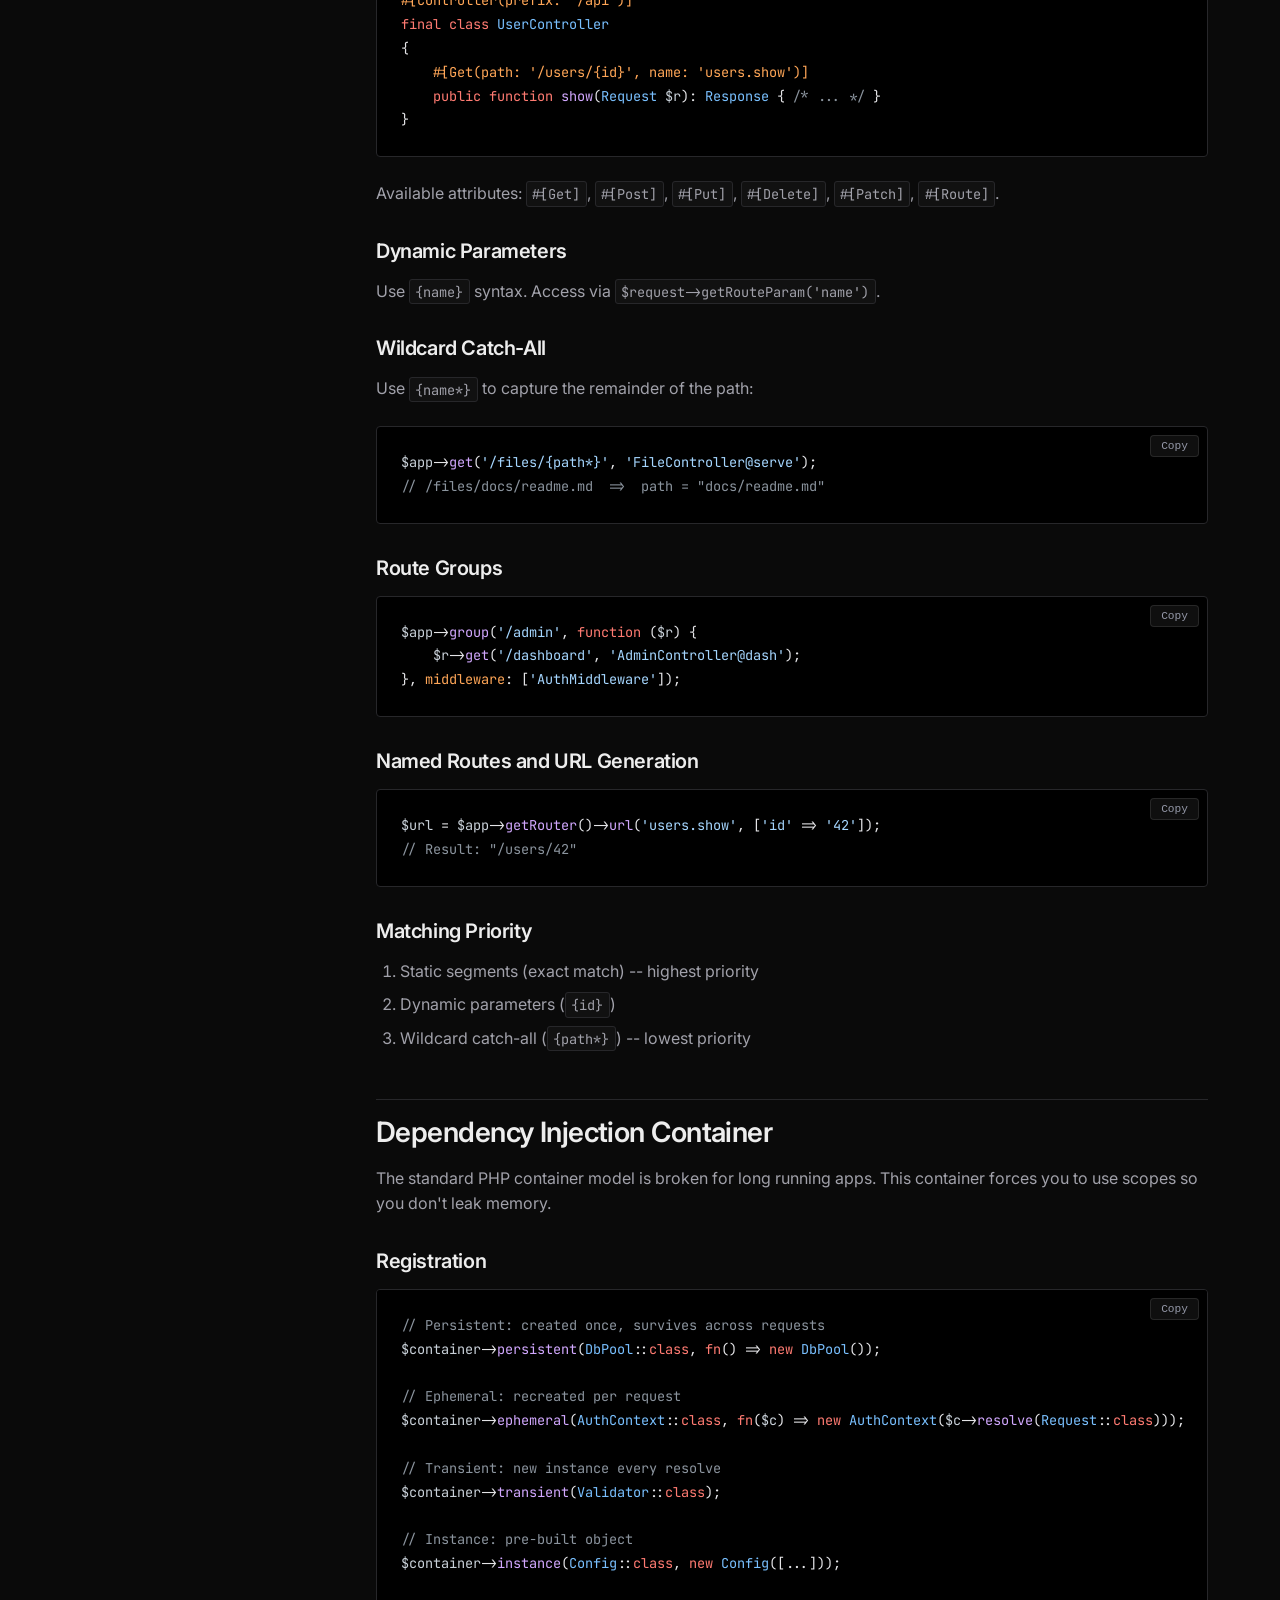
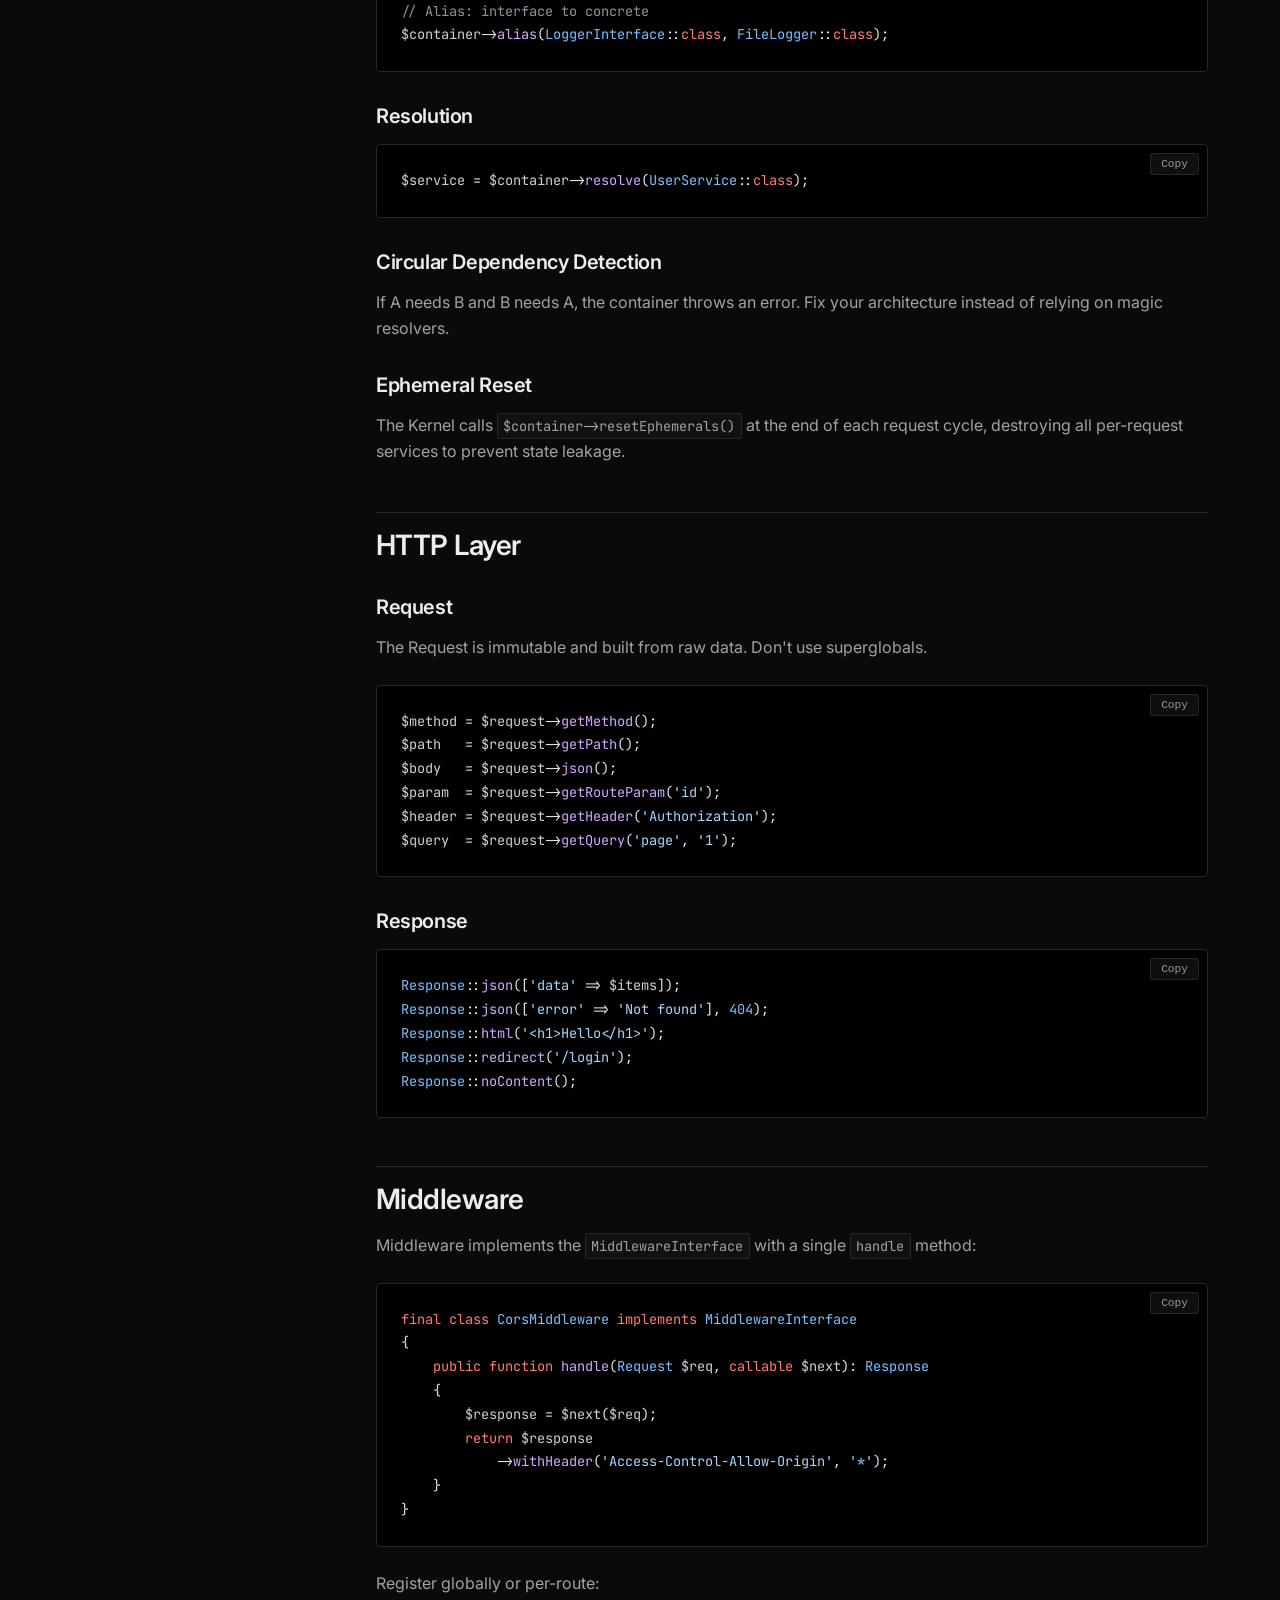
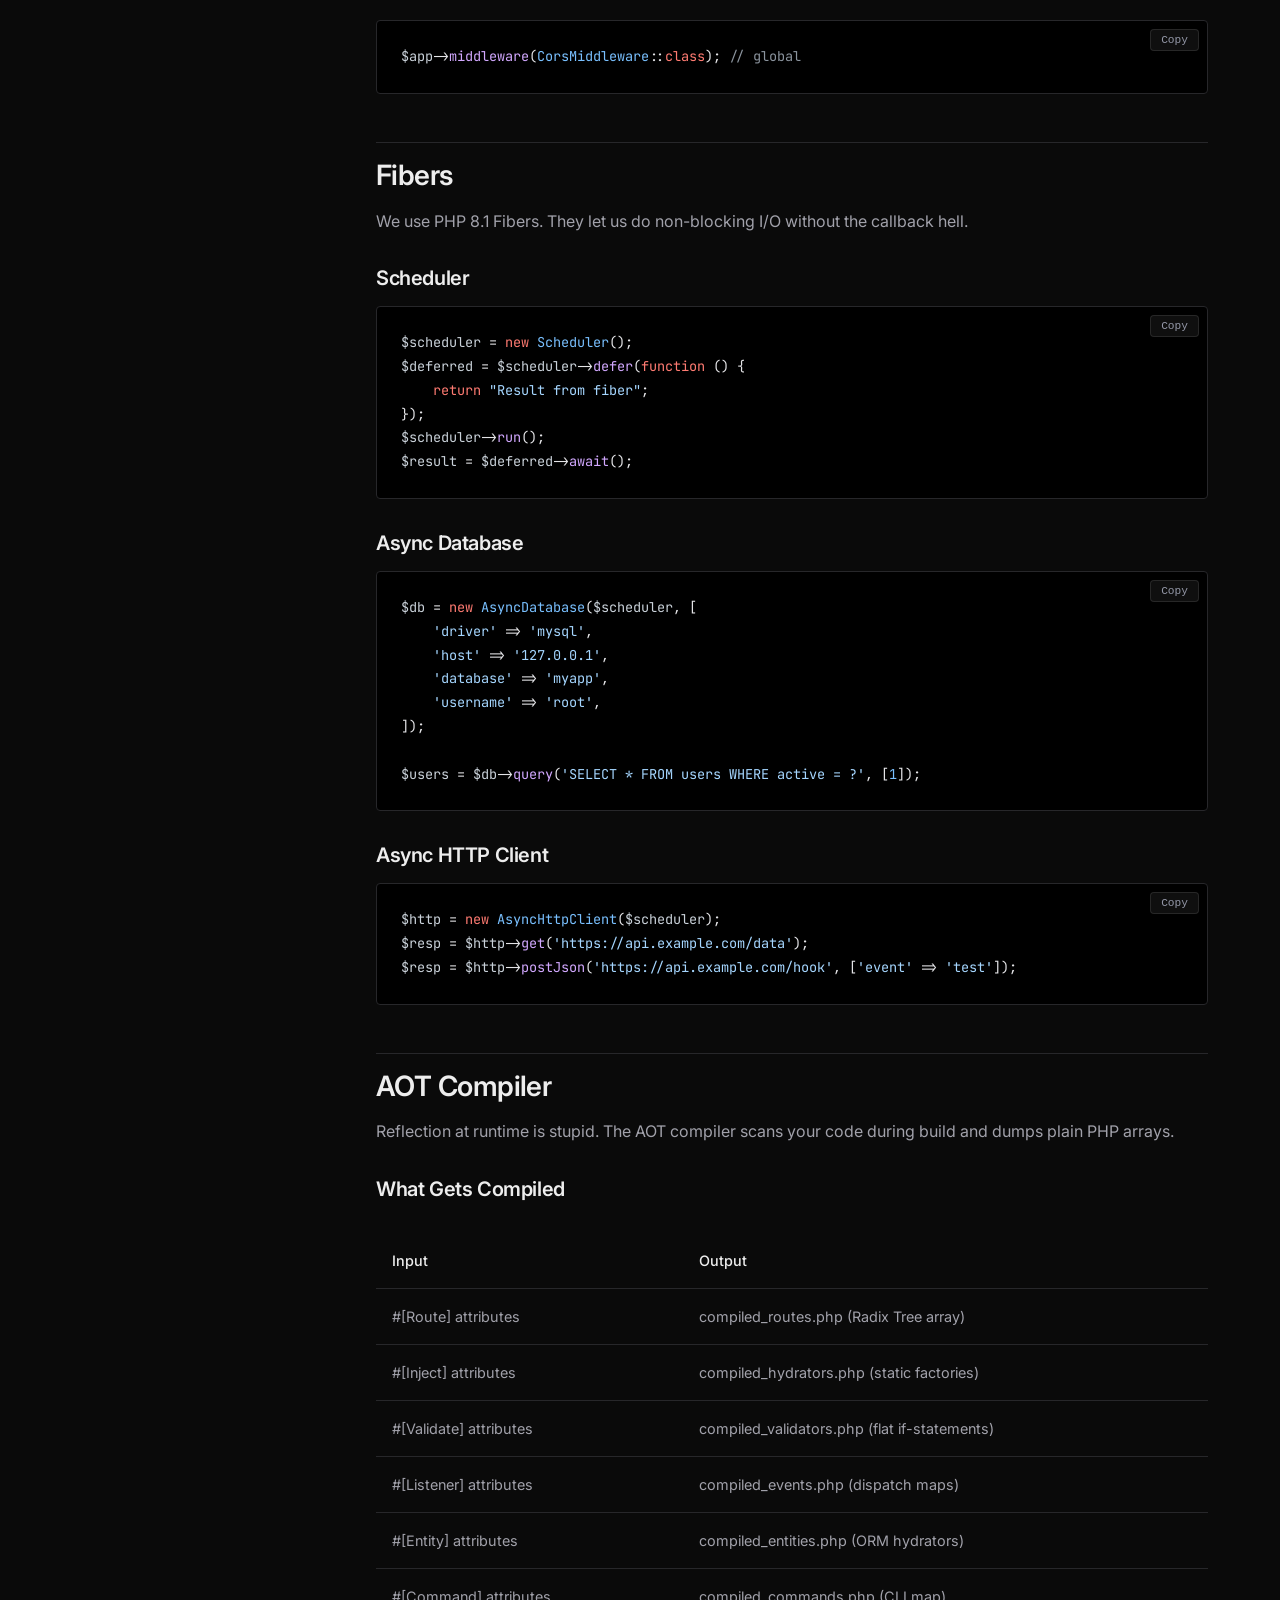
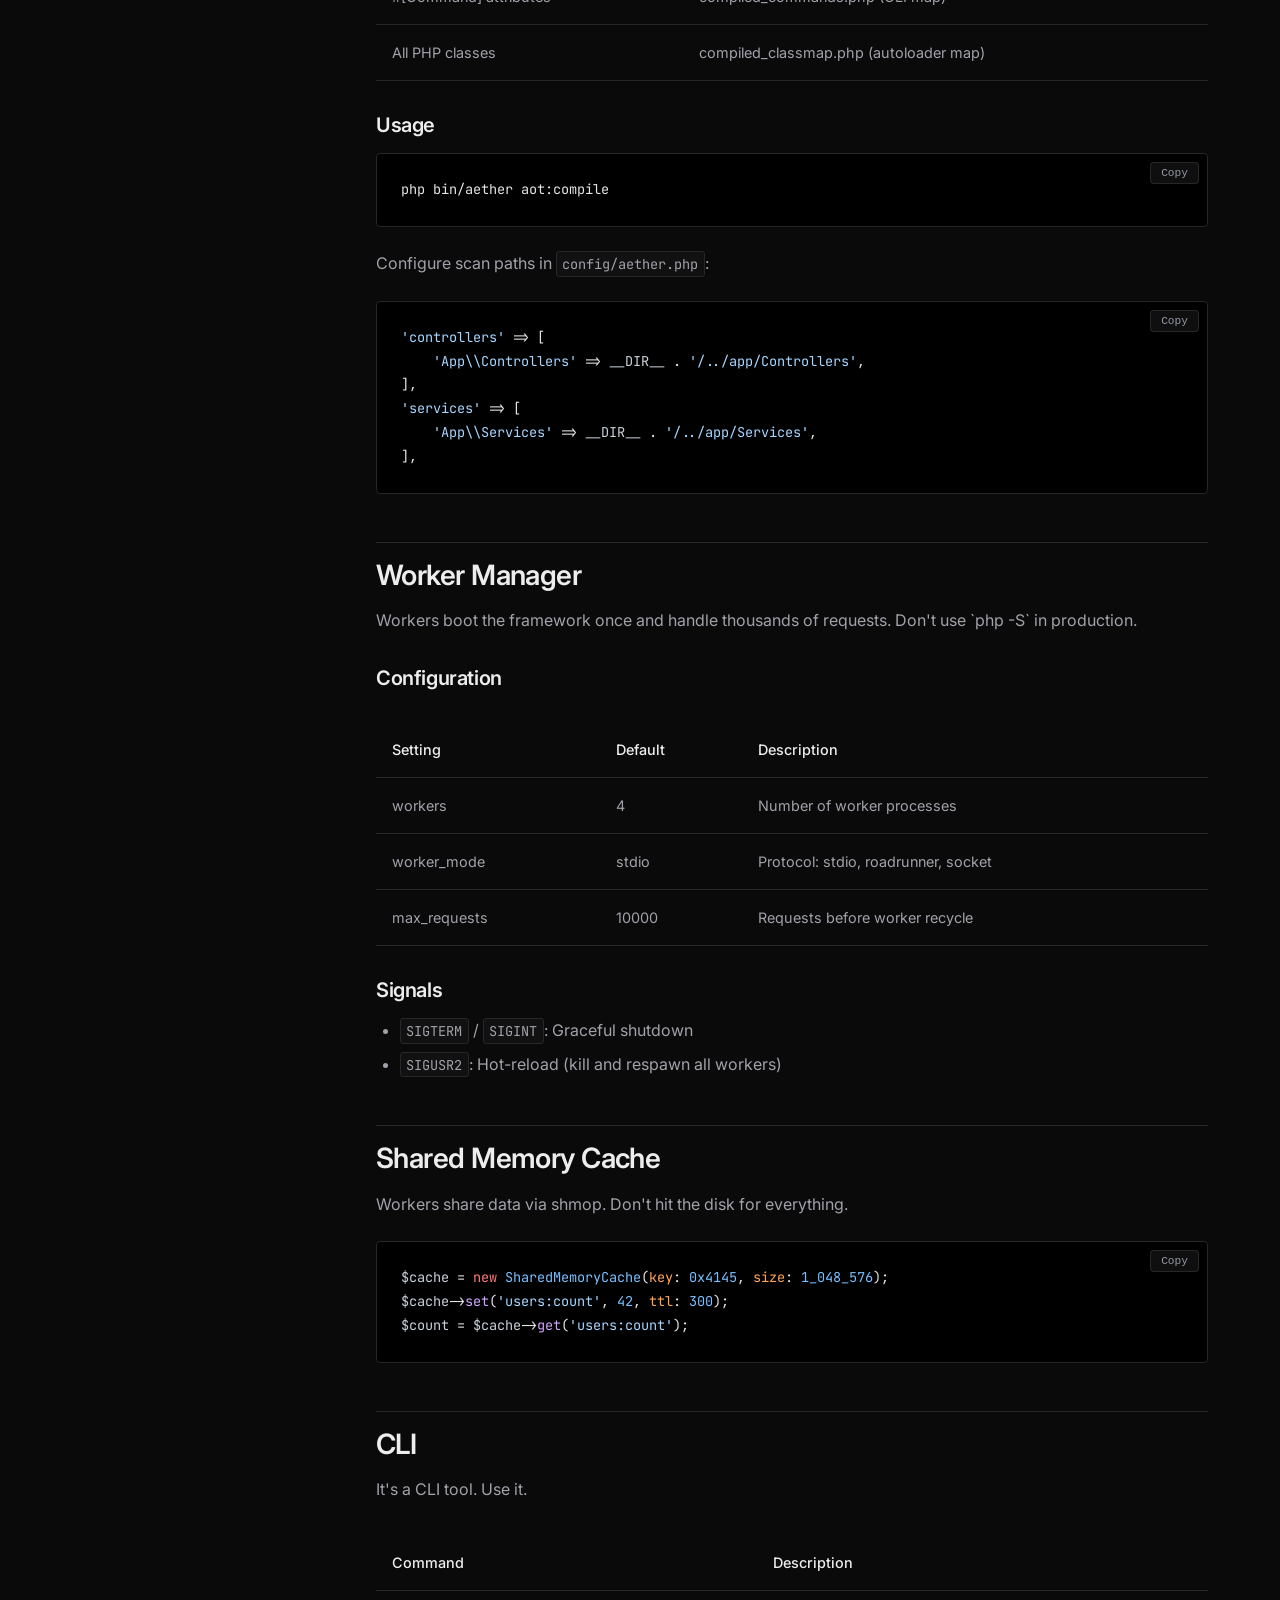
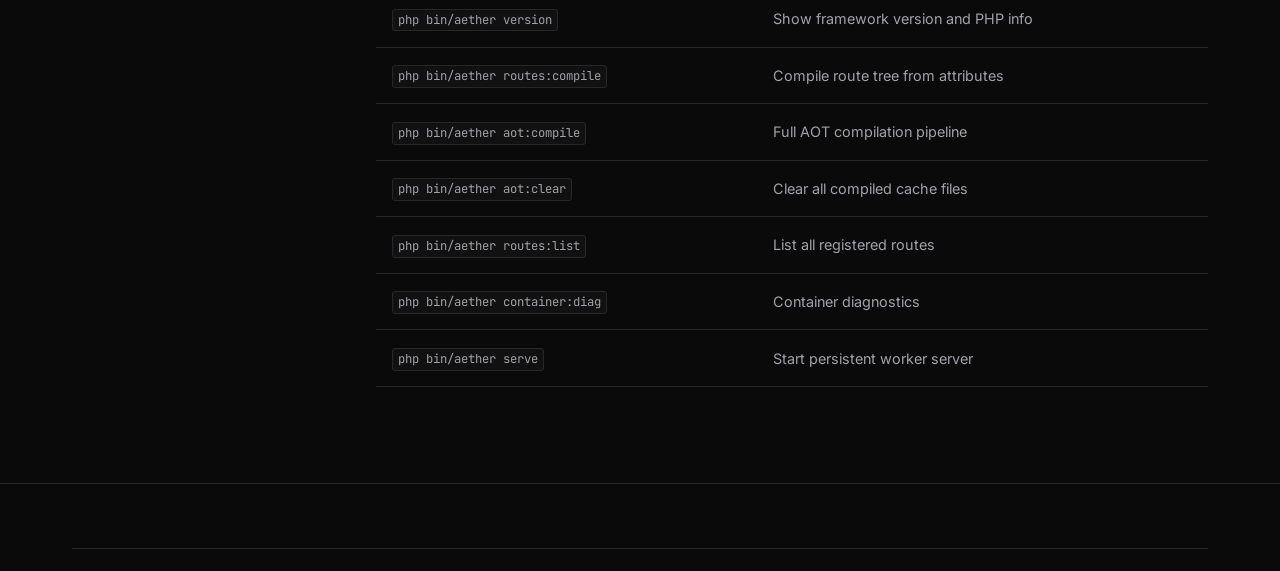
==== commit 23640339: "V1.0.1" ====
--- a/docs/documentation.html
+++ b/docs/documentation.html
@@ -116,8 +116,8 @@
                         <tbody>
                             <tr><td>Alpha</td><td>Persistent Execution Engine</td><td>WorkerManager, Container, SharedMemoryCache</td></tr>
                             <tr><td>Beta</td><td>Radix Tree Router</td><td>RadixTree, Router, RouteCompiler</td></tr>
-                            <tr><td>Gamma</td><td>Fiber Async I/O</td><td>Scheduler, Deferred, AsyncDatabase, AsyncHttpClient</td></tr>
-                            <tr><td>Delta</td><td>Zero-Reflection Schema</td><td>RouteScanner, HydratorGenerator, Compiler</td></tr>
+                            <tr><td>Gamma</td><td>Fiber Async I/O</td><td>Scheduler, WebSocketServer, JobQueue, ConnectionPool</td></tr>
+                            <tr><td>Delta</td><td>Zero-Reflection Schema</td><td>AOT\Compiler, AOT\HydratorGenerator, AOT\ValidationGenerator</td></tr>
                         </tbody>
                     </table>
 
@@ -300,6 +300,10 @@
                         <tbody>
                             <tr><td>#[Route] attributes</td><td>compiled_routes.php (Radix Tree array)</td></tr>
                             <tr><td>#[Inject] attributes</td><td>compiled_hydrators.php (static factories)</td></tr>
+                            <tr><td>#[Validate] attributes</td><td>compiled_validators.php (flat if-statements)</td></tr>
+                            <tr><td>#[Listener] attributes</td><td>compiled_events.php (dispatch maps)</td></tr>
+                            <tr><td>#[Entity] attributes</td><td>compiled_entities.php (ORM hydrators)</td></tr>
+                            <tr><td>#[Command] attributes</td><td>compiled_commands.php (CLI map)</td></tr>
                             <tr><td>All PHP classes</td><td>compiled_classmap.php (autoloader map)</td></tr>
                         </tbody>
                     </table>
--- a/docs/css/style.css
+++ b/docs/css/style.css
@@ -594,6 +594,50 @@
 .token-number { color: #79c0ff; }
 .token-comment { color: #8b949e; }
 .token-attr { color: #ffa657; }
+
+/* Comparison Table */
+.comparison-container {
+    width: 100%;
+    overflow-x: auto;
+    background: var(--bg-card);
+    border: 1px solid var(--border);
+    border-radius: var(--radius);
+}
+
+.comparison-table {
+    width: 100%;
+    border-collapse: collapse;
+    font-size: 0.9rem;
+    min-width: 800px;
+}
+
+.comparison-table th, .comparison-table td {
+    padding: 1.25rem;
+    text-align: left;
+    border-bottom: 1px solid var(--border);
+}
+
+.comparison-table th {
+    background: var(--bg-secondary);
+    color: var(--text-primary);
+    font-weight: 600;
+    text-transform: uppercase;
+    font-size: 0.75rem;
+    letter-spacing: 0.05em;
+}
+
+.comparison-table td {
+    color: var(--text-secondary);
+    vertical-align: top;
+}
+
+.comparison-table tr:last-child td {
+    border-bottom: none;
+}
+
+.comparison-table strong {
+    color: var(--text-primary);
+}
 
 /* Responsive */
 @media (max-width: 768px) {
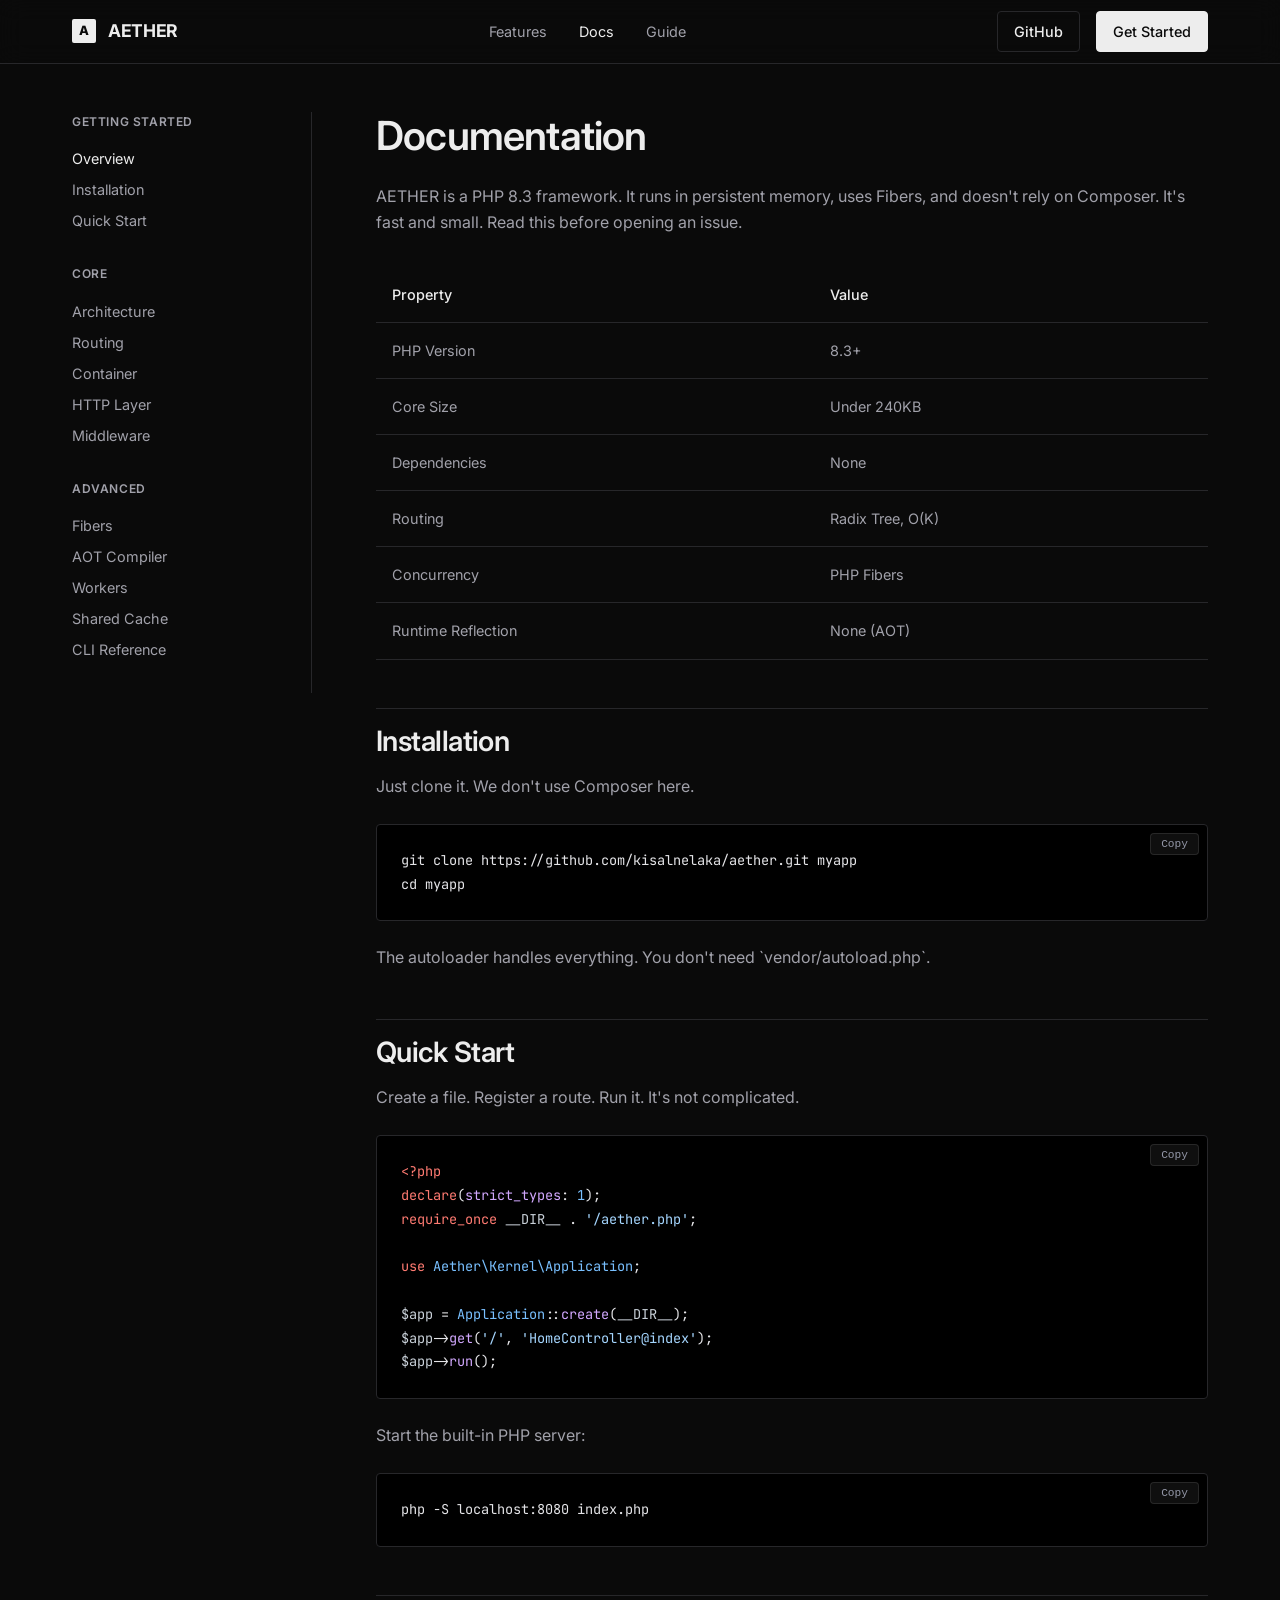
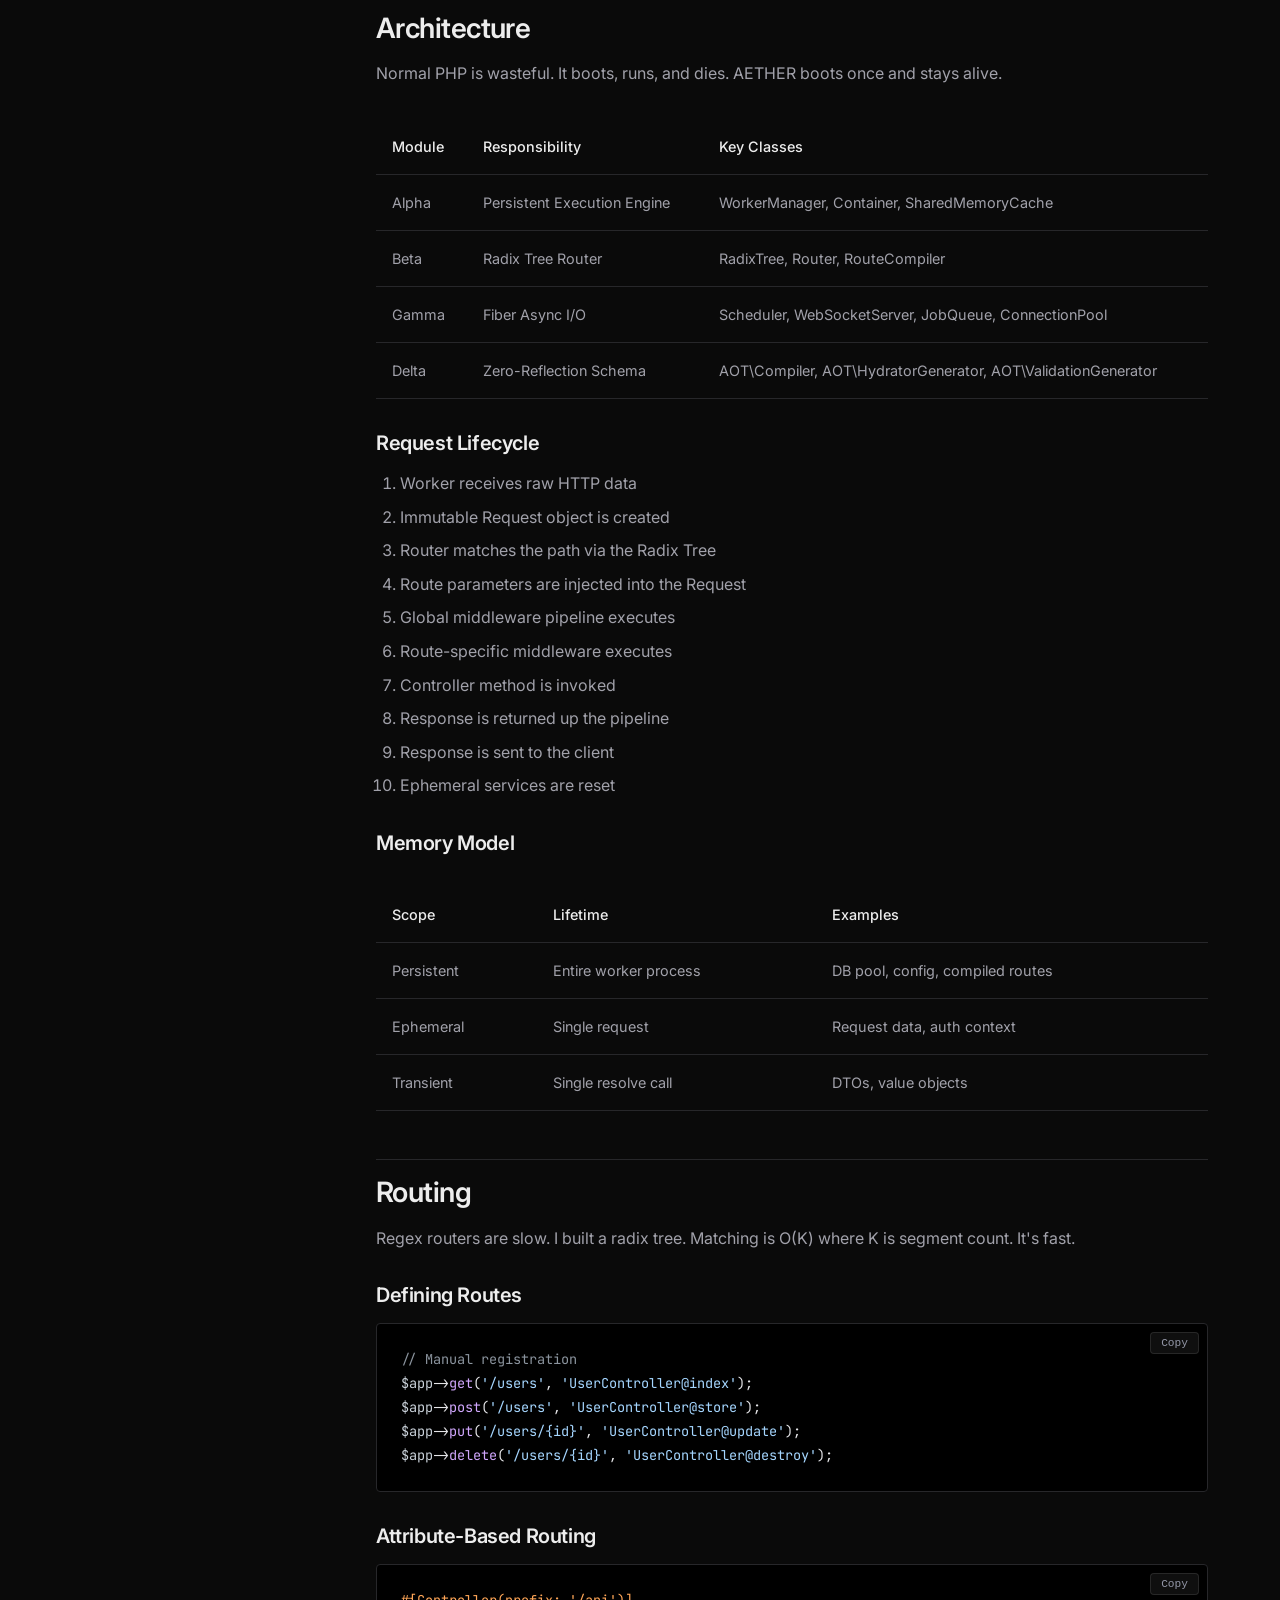
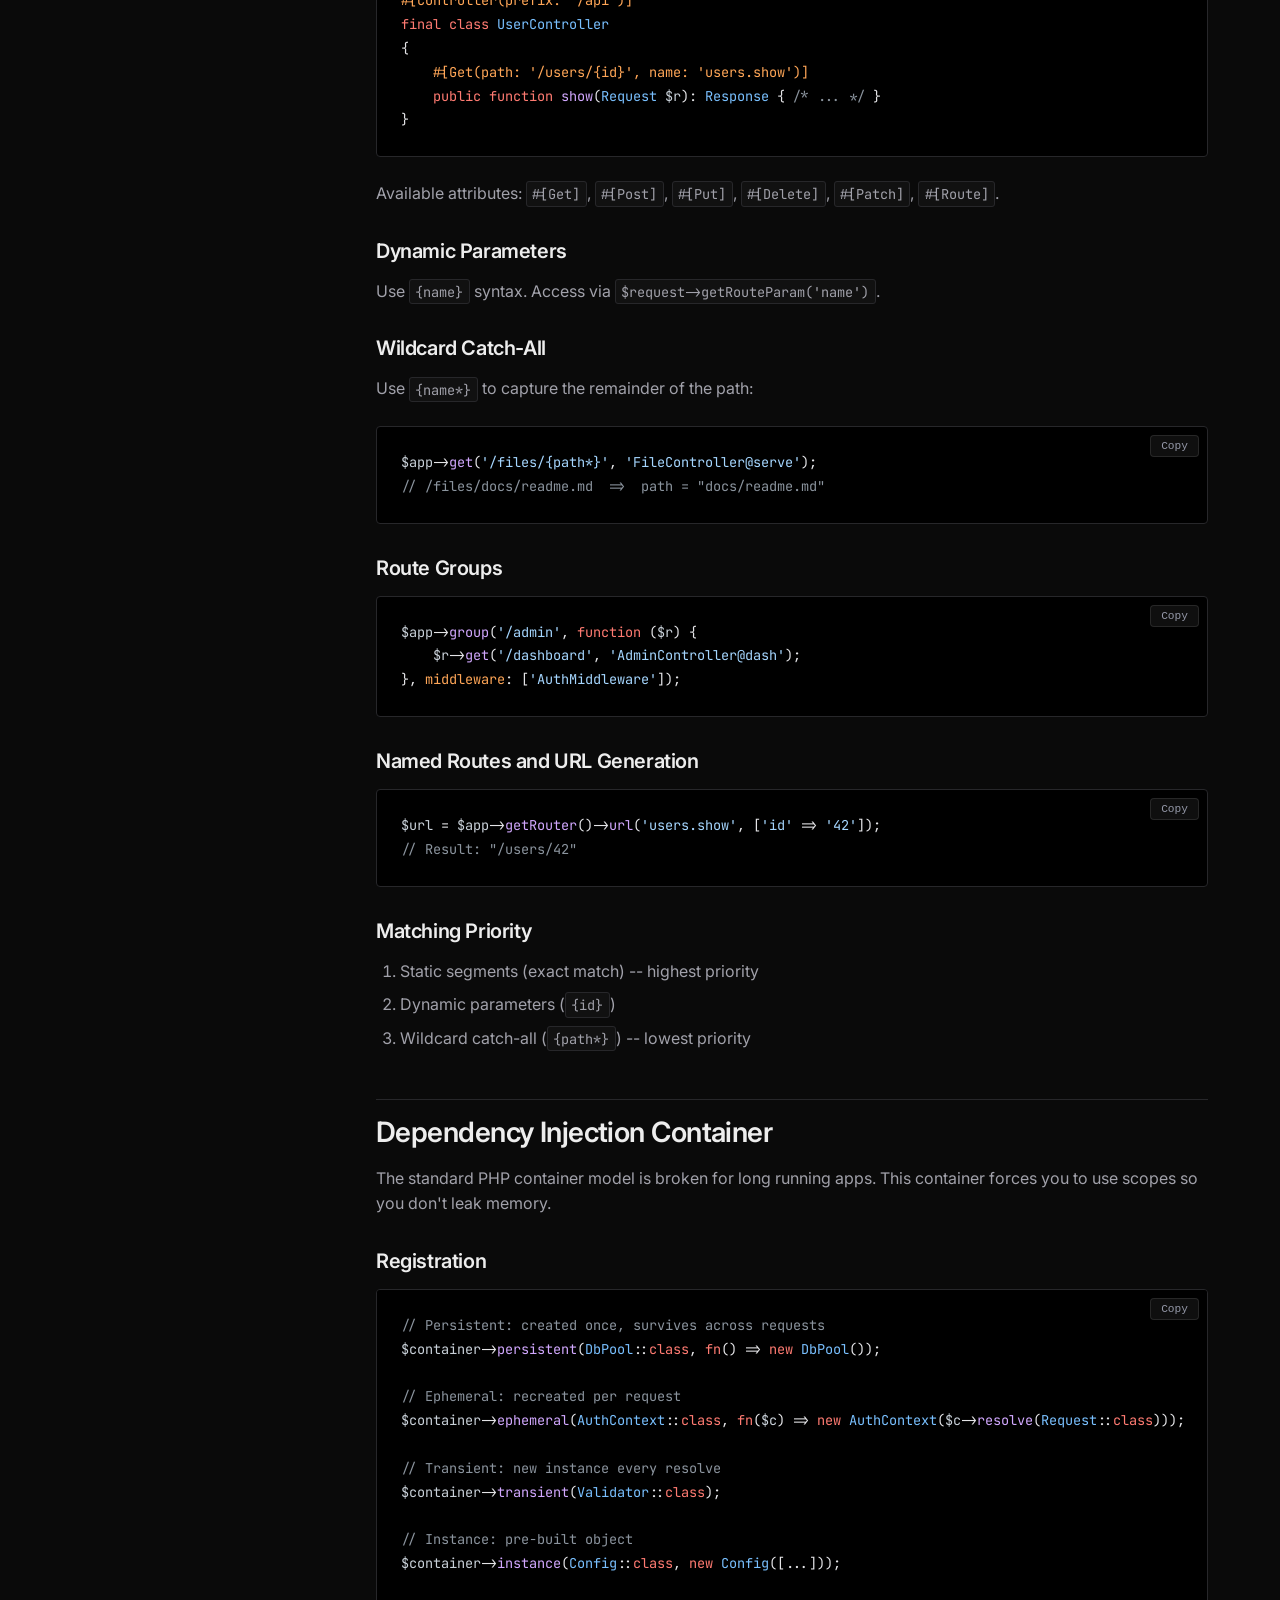
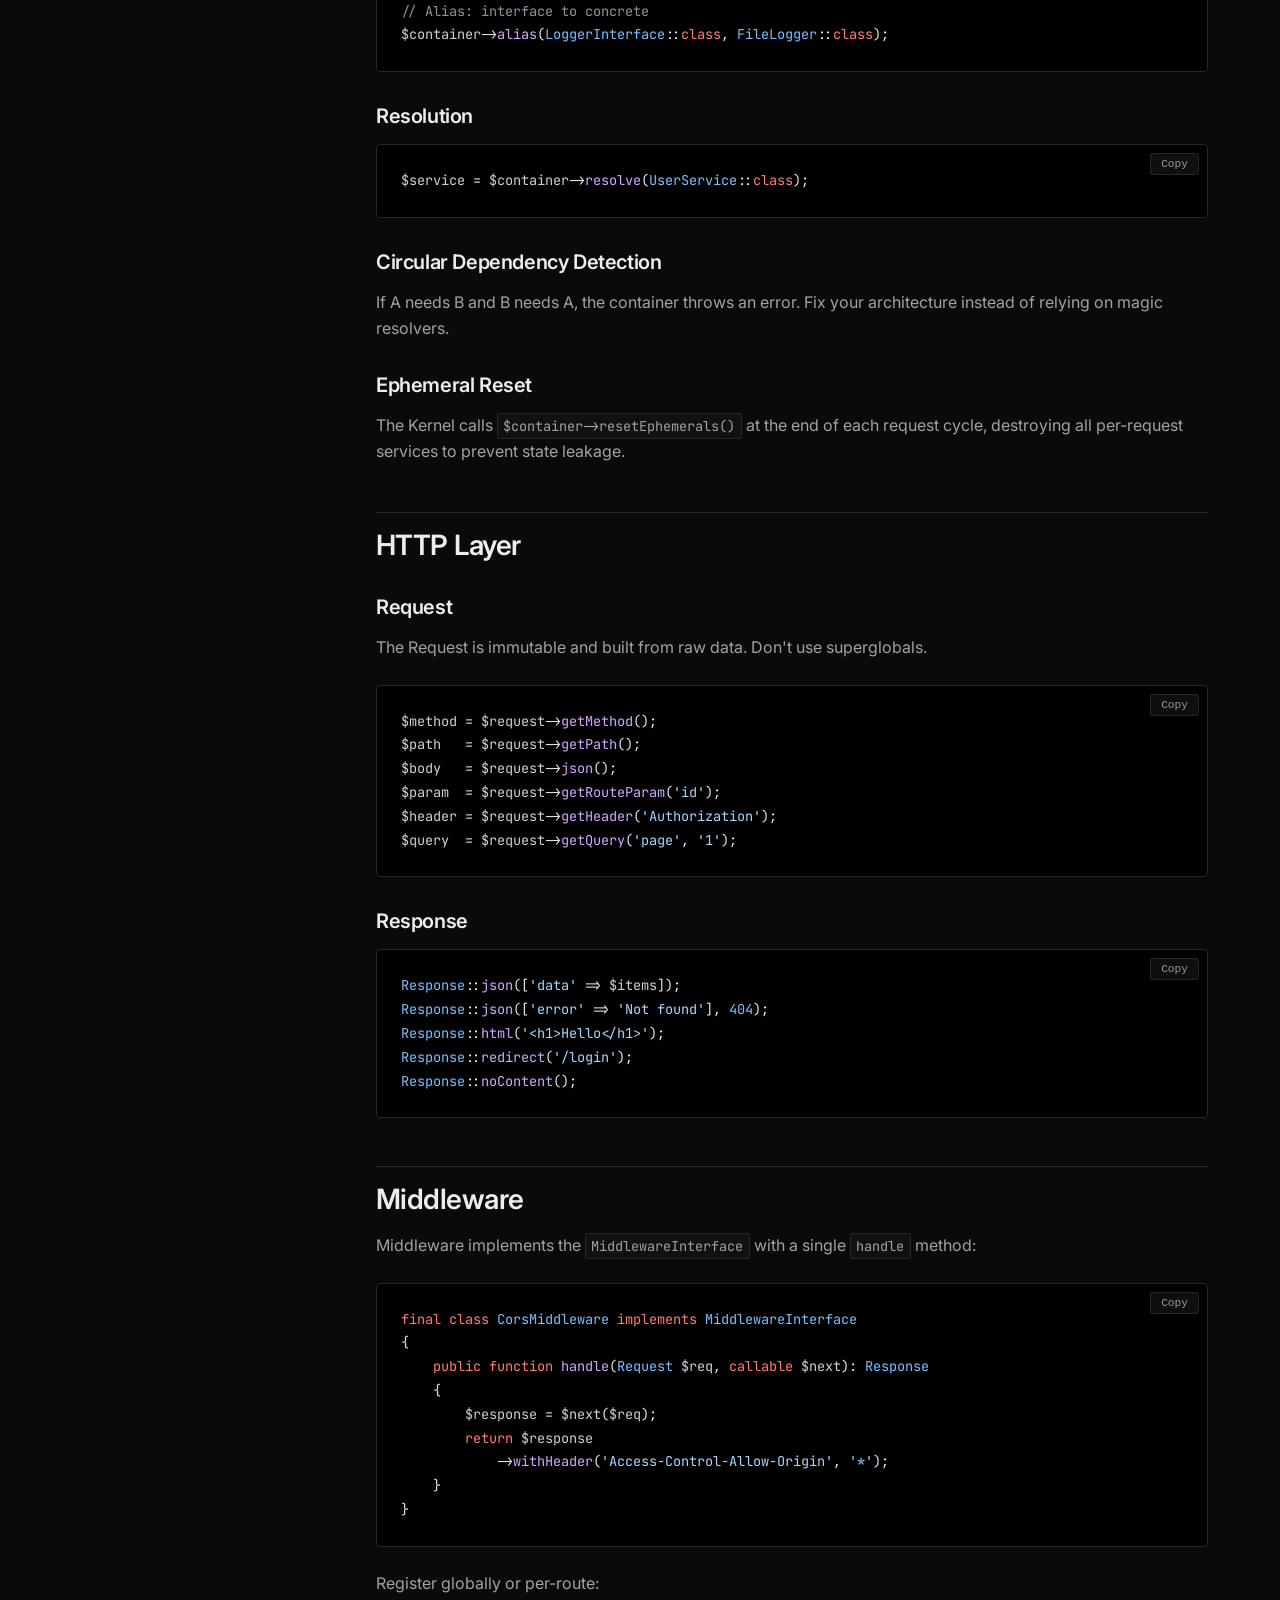
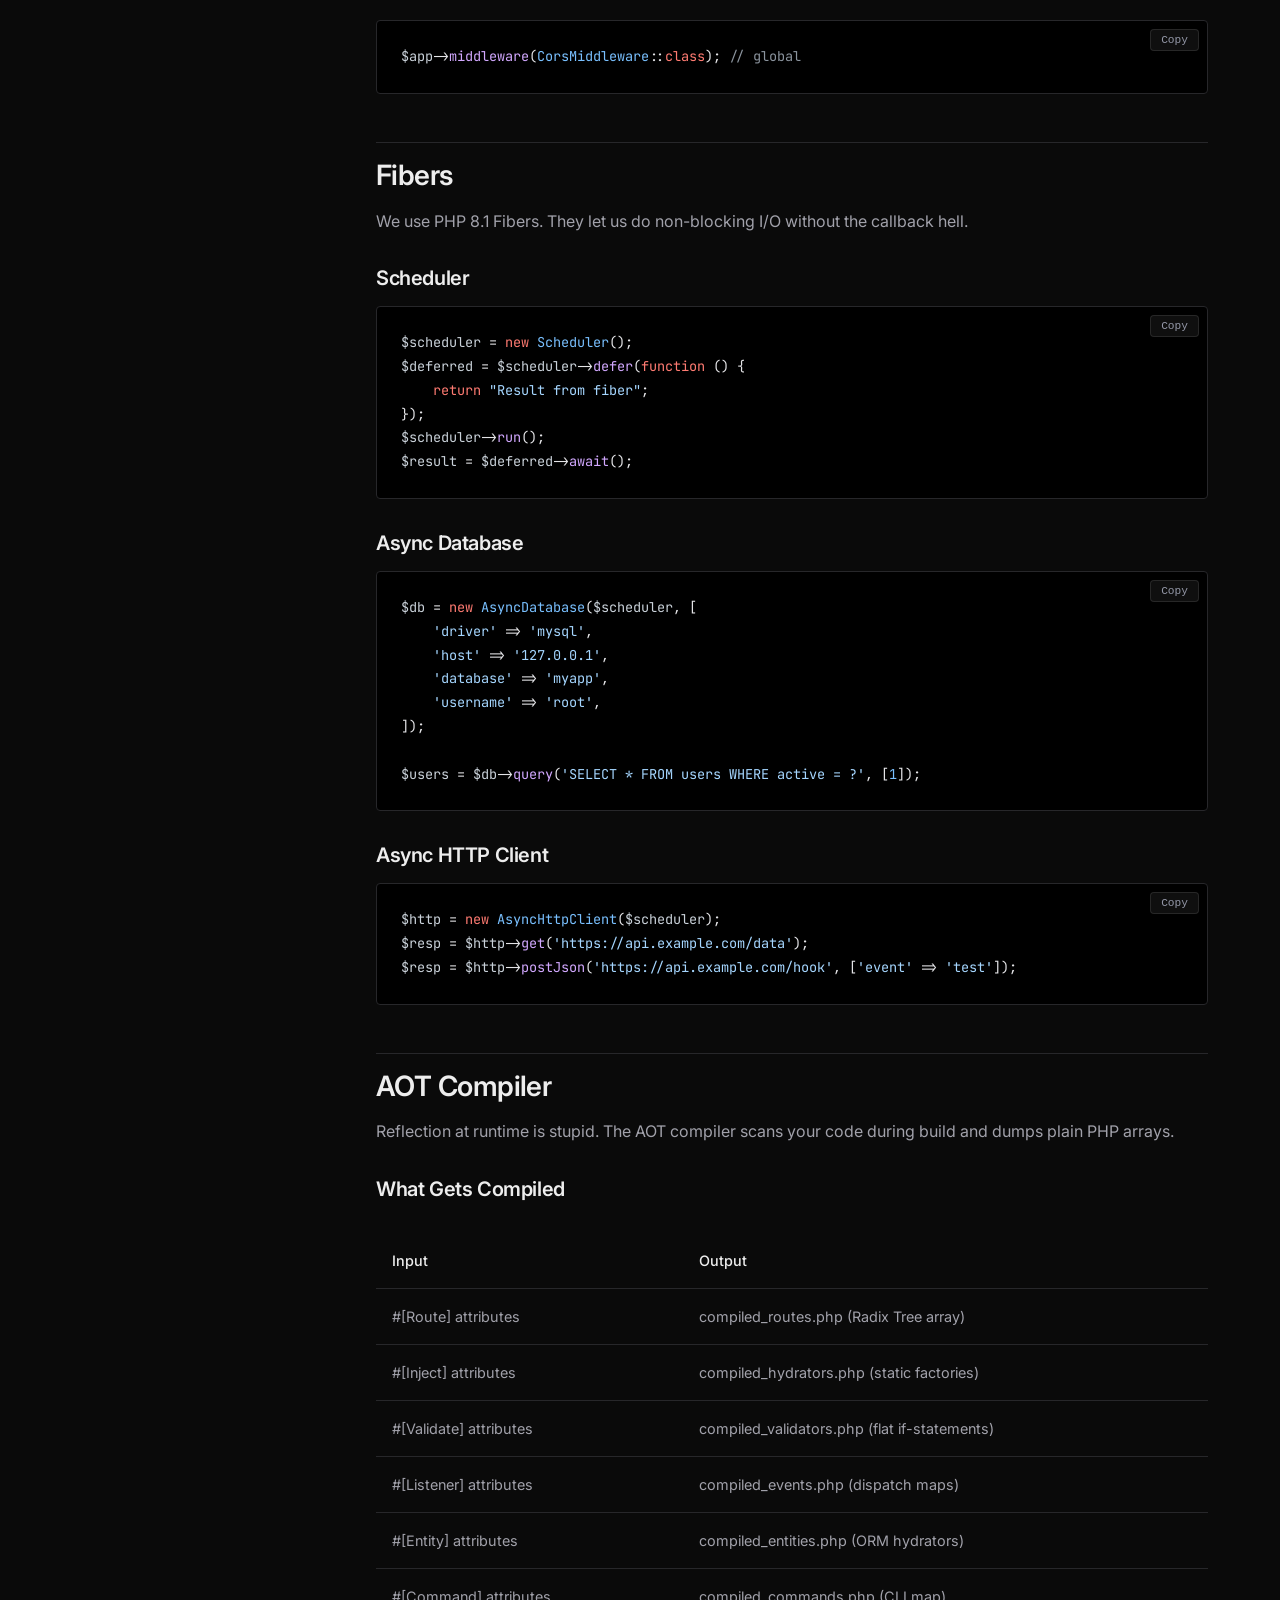
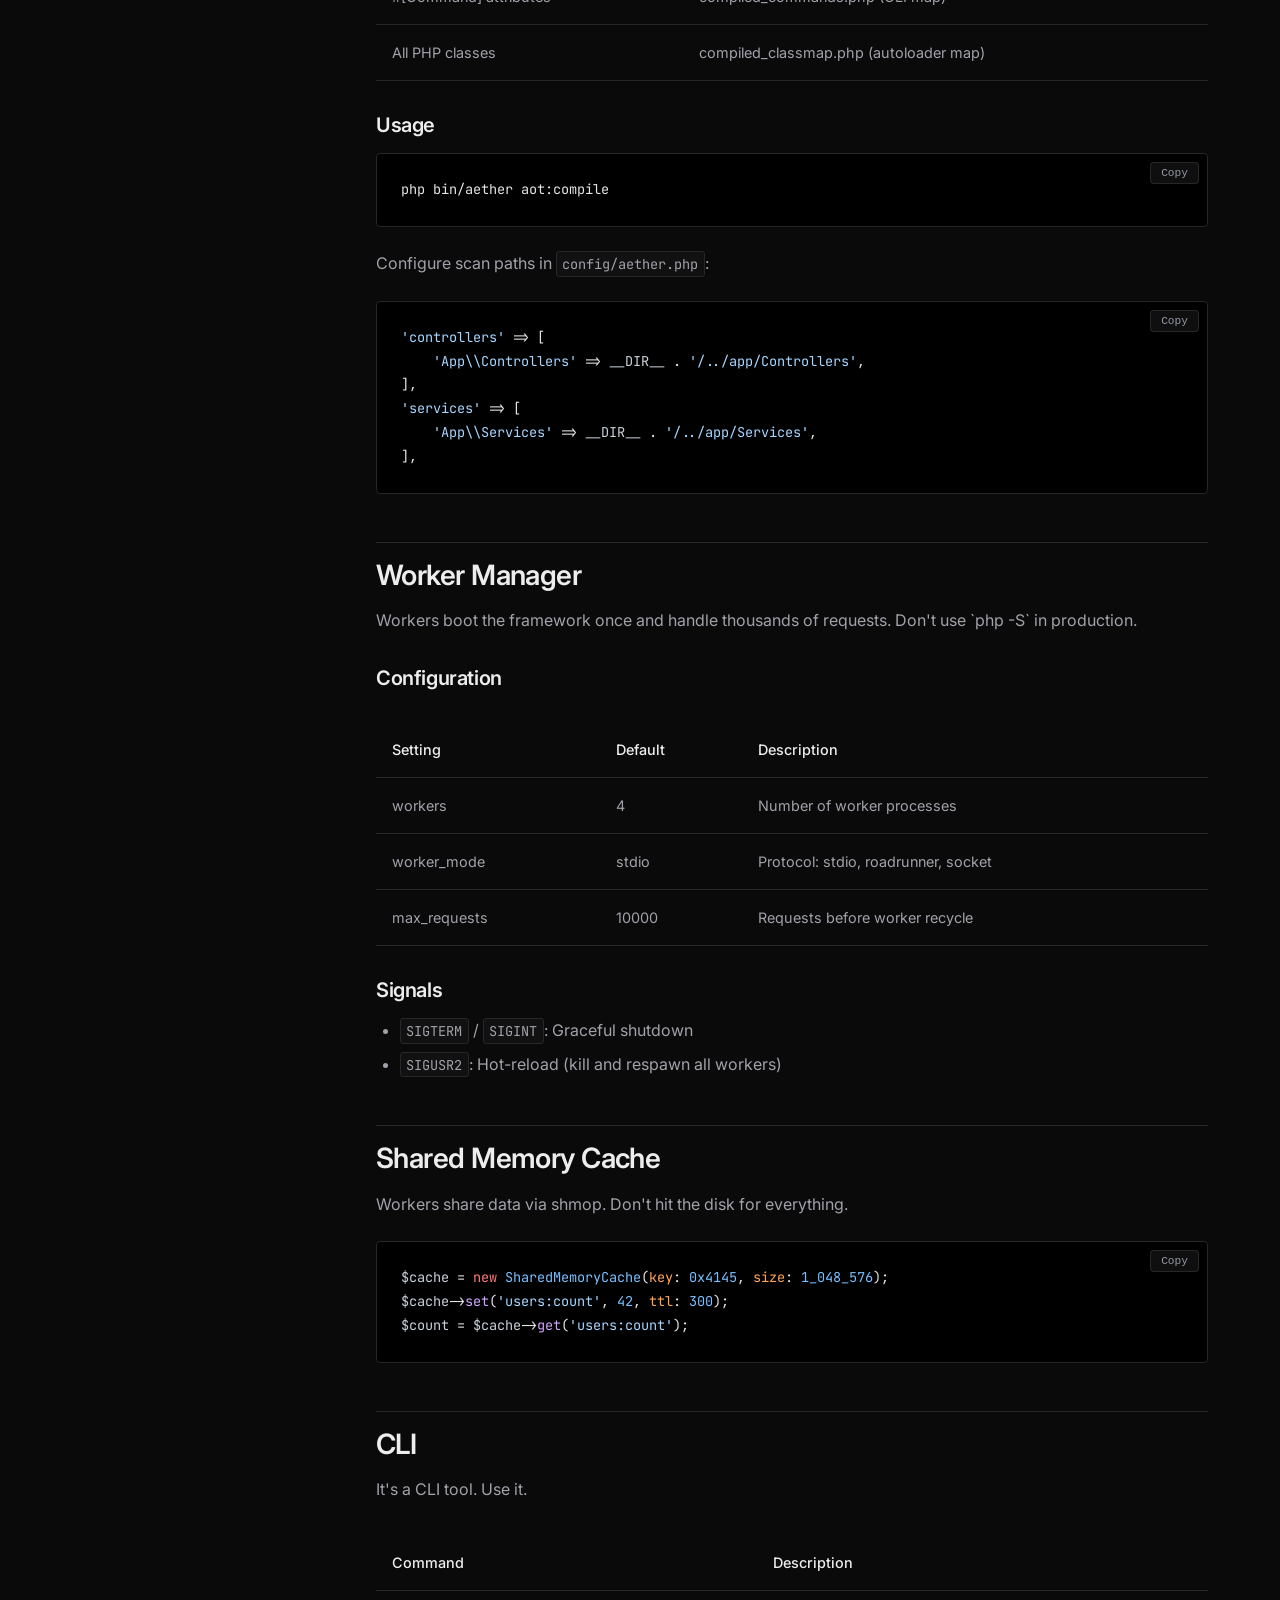
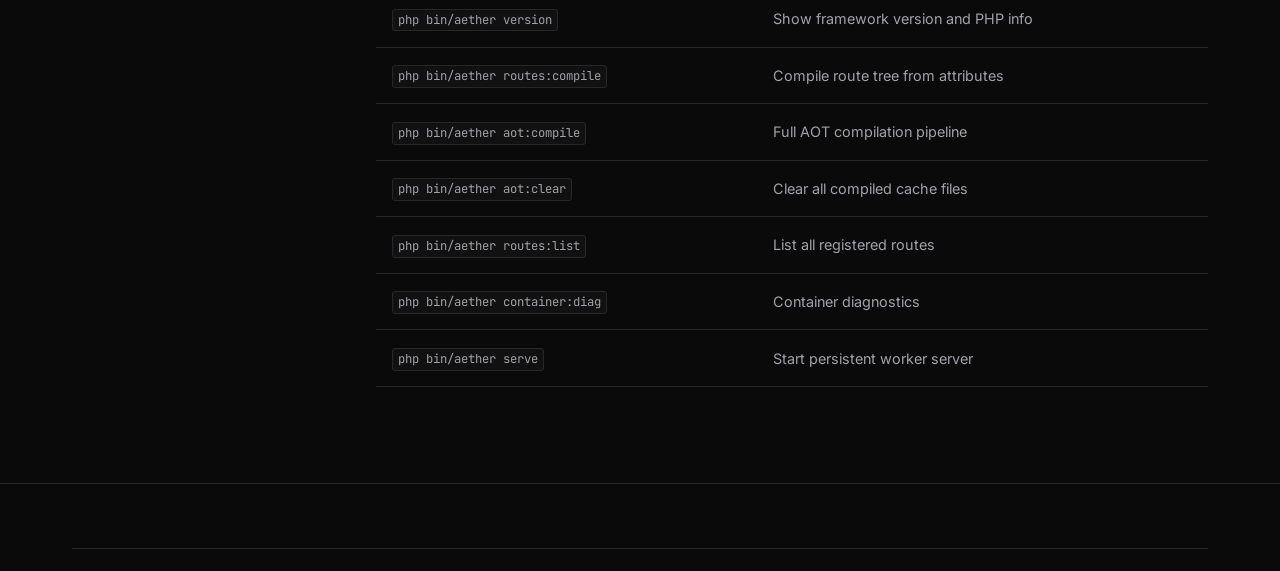
==== commit 25d55040: "Slight fixes" ====
--- a/docs/documentation.html
+++ b/docs/documentation.html
@@ -72,7 +72,7 @@
                         <thead><tr><th>Property</th><th>Value</th></tr></thead>
                         <tbody>
                             <tr><td>PHP Version</td><td>8.3+</td></tr>
-                            <tr><td>Core Size</td><td>Under 180KB</td></tr>
+                            <tr><td>Core Size</td><td>Under 240KB</td></tr>
                             <tr><td>Dependencies</td><td>None</td></tr>
                             <tr><td>Routing</td><td>Radix Tree, O(K)</td></tr>
                             <tr><td>Concurrency</td><td>PHP Fibers</td></tr>
